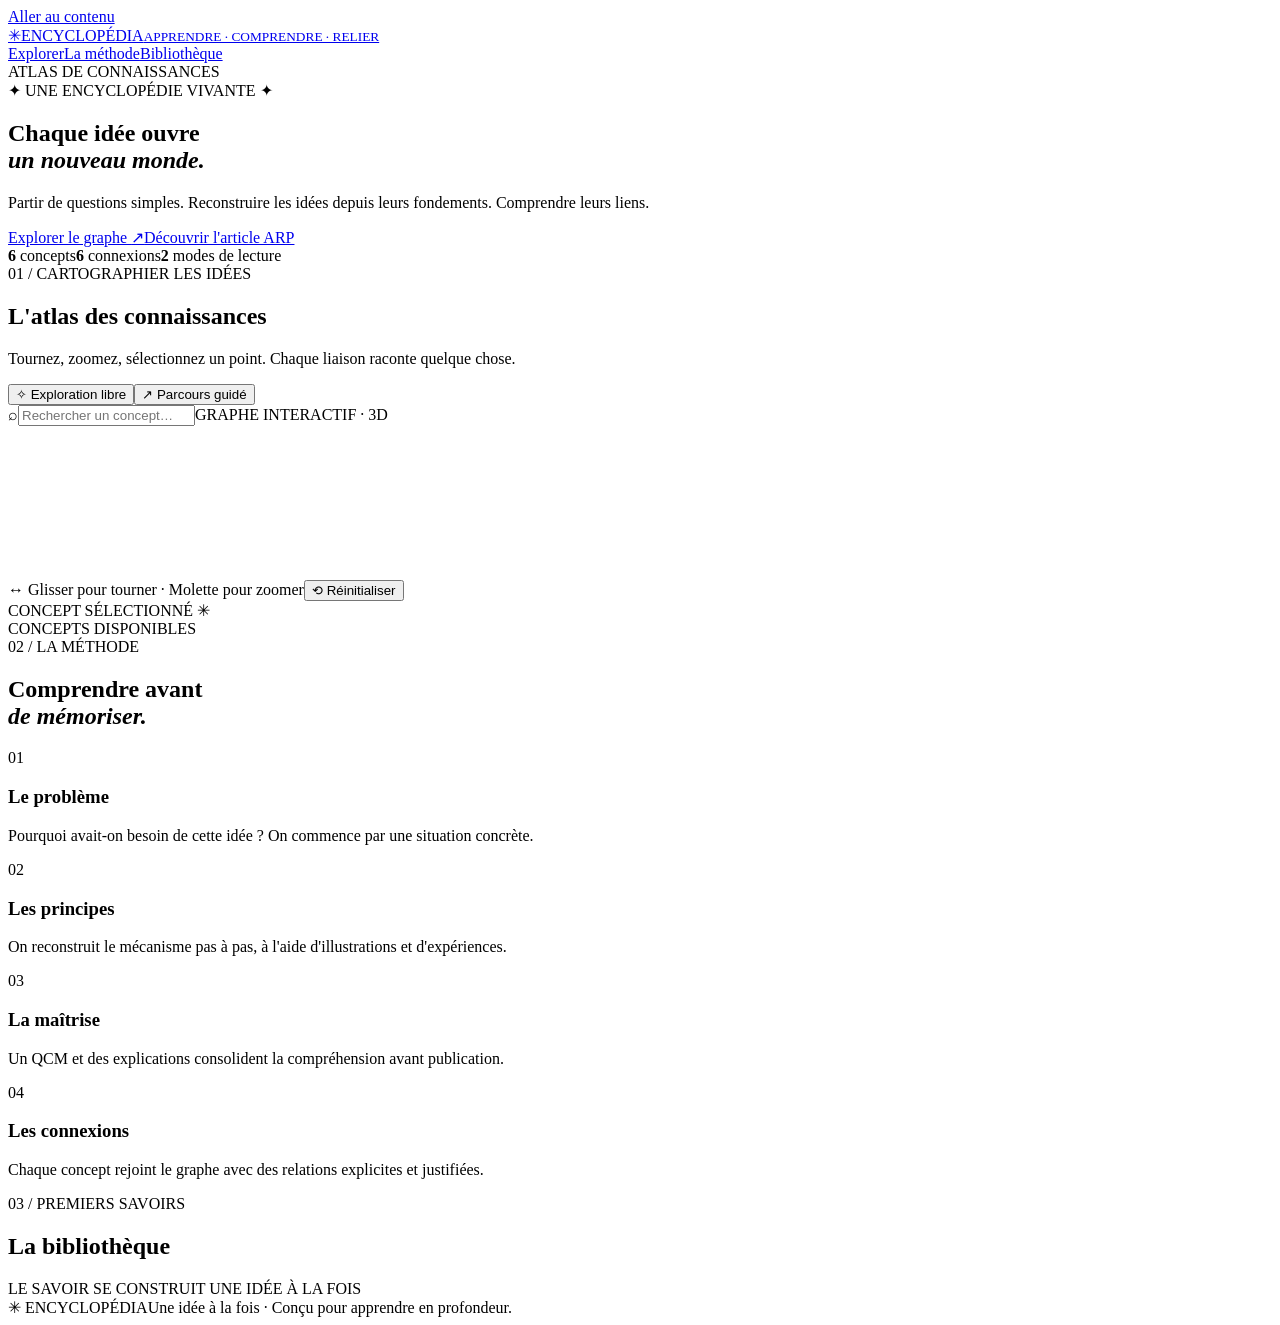
==== index.html @ 6a38bb67 "Build first functional Encyclopédia: index.html" ====
<!doctype html>
<html lang="fr"><head><meta charset="utf-8"><meta name="viewport" content="width=device-width,initial-scale=1"><meta name="theme-color" content="#1C322D"><meta name="description" content="Encyclopédia : une carte interactive de connaissances, à explorer ou à parcourir."><title>Encyclopédia — Apprendre, comprendre, relier</title><link rel="stylesheet" href="moteur/styles.css"></head>
<body><a class="skip" href="#explorer">Aller au contenu</a><header class="site-header"><a class="brand" href="./" aria-label="Encyclopédia, accueil"><span class="brand-mark">✳</span><span>ENCYCLOPÉDIA<small>APPRENDRE · COMPRENDRE · RELIER</small></span></a><nav aria-label="Navigation principale"><a href="#explorer">Explorer</a><a href="#methode">La méthode</a><a href="#bibliotheque">Bibliothèque</a></nav><span class="header-tag">ATLAS DE CONNAISSANCES</span></header>
<main><section class="hero"><div class="eyebrow">✦ UNE ENCYCLOPÉDIE VIVANTE ✦</div><h1>Chaque idée ouvre<br><em>un nouveau monde.</em></h1><p>Partir de questions simples. Reconstruire les idées depuis leurs fondements. Comprendre leurs liens.</p><div class="hero-actions"><a class="button gold" href="#explorer">Explorer le graphe <span aria-hidden="true">↗</span></a><a class="button outline" href="informatique/reseaux/arp/">Découvrir l'article ARP</a></div><div class="hero-metrics"><span><strong id="count-concepts">6</strong> concepts</span><span><strong id="count-links">6</strong> connexions</span><span><strong>2</strong> modes de lecture</span></div></section>
<section class="atlas-section" id="explorer" aria-labelledby="atlas-title"><div class="section-head"><div><div class="eyebrow">01 / CARTOGRAPHIER LES IDÉES</div><h2 id="atlas-title">L'atlas des connaissances</h2><p>Tournez, zoomez, sélectionnez un point. Chaque liaison raconte quelque chose.</p></div><div class="mode-switch" role="group" aria-label="Mode du graphe"><button id="mode-free" class="active" aria-pressed="true">✧ Exploration libre</button><button id="mode-guided" aria-pressed="false">↗ Parcours guidé</button></div></div><div class="atlas-layout"><div class="graph-shell"><div class="graph-topline"><label class="search-label"><span aria-hidden="true">⌕</span><input id="search" type="search" placeholder="Rechercher un concept…" aria-label="Rechercher un concept"></label><span class="live-dot">GRAPHE INTERACTIF · 3D</span></div><canvas id="graph" role="img" aria-label="Graphe tridimensionnel de concepts. Utilisez la liste à droite pour sélectionner les concepts."></canvas><div class="graph-footer"><span>↔ Glisser pour tourner · Molette pour zoomer</span><button id="reset-camera" class="text-button">⟲ Réinitialiser</button></div><div id="graph-status" class="sr-only" aria-live="polite"></div></div><aside class="inspector"><div class="inspector-kicker">CONCEPT SÉLECTIONNÉ <span class="asterisk">✳</span></div><div id="concept-card" aria-live="polite"></div><div class="related-heading">CONCEPTS DISPONIBLES</div><div id="concept-list" class="concept-list"></div></aside></div><div class="guide-note" id="guide-note" hidden><strong>Parcours guidé</strong><span id="guide-text">Sélectionnez un concept pour connaître ses prérequis.</span></div></section>
<section id="methode" class="method-section"><div class="eyebrow">02 / LA MÉTHODE</div><h2>Comprendre avant<br><em>de mémoriser.</em></h2><div class="steps"><article><span>01</span><h3>Le problème</h3><p>Pourquoi avait-on besoin de cette idée ? On commence par une situation concrète.</p></article><article><span>02</span><h3>Les principes</h3><p>On reconstruit le mécanisme pas à pas, à l'aide d'illustrations et d'expériences.</p></article><article><span>03</span><h3>La maîtrise</h3><p>Un QCM et des explications consolident la compréhension avant publication.</p></article><article><span>04</span><h3>Les connexions</h3><p>Chaque concept rejoint le graphe avec des relations explicites et justifiées.</p></article></div></section>
<section id="bibliotheque" class="library-section"><div class="eyebrow">03 / PREMIERS SAVOIRS</div><div class="section-head"><h2>La bibliothèque</h2><span class="library-note">LE SAVOIR SE CONSTRUIT UNE IDÉE À LA FOIS</span></div><div id="library-grid" class="library-grid"></div></section></main><footer><span>✳ ENCYCLOPÉDIA</span><span>Une idée à la fois · Conçu pour apprendre en profondeur.</span></footer><script type="module" src="moteur/app.js"></script></body></html>
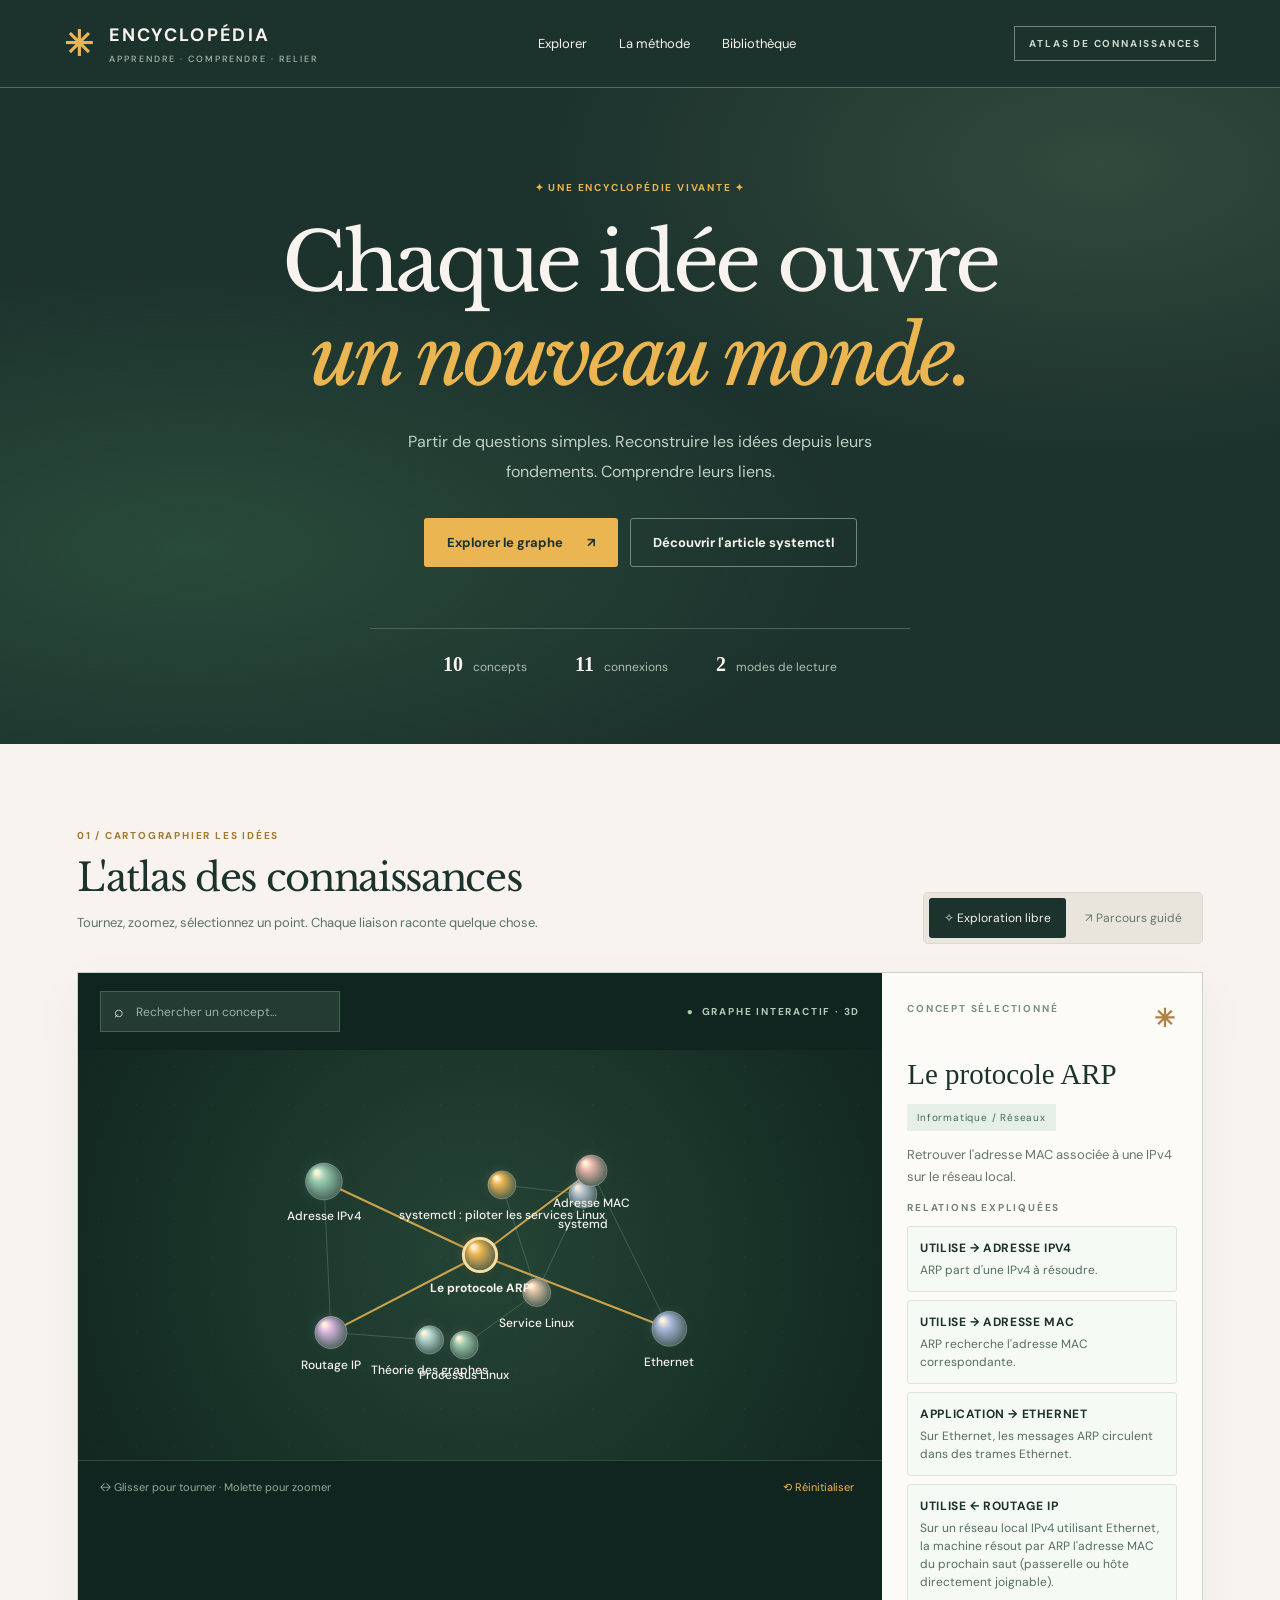
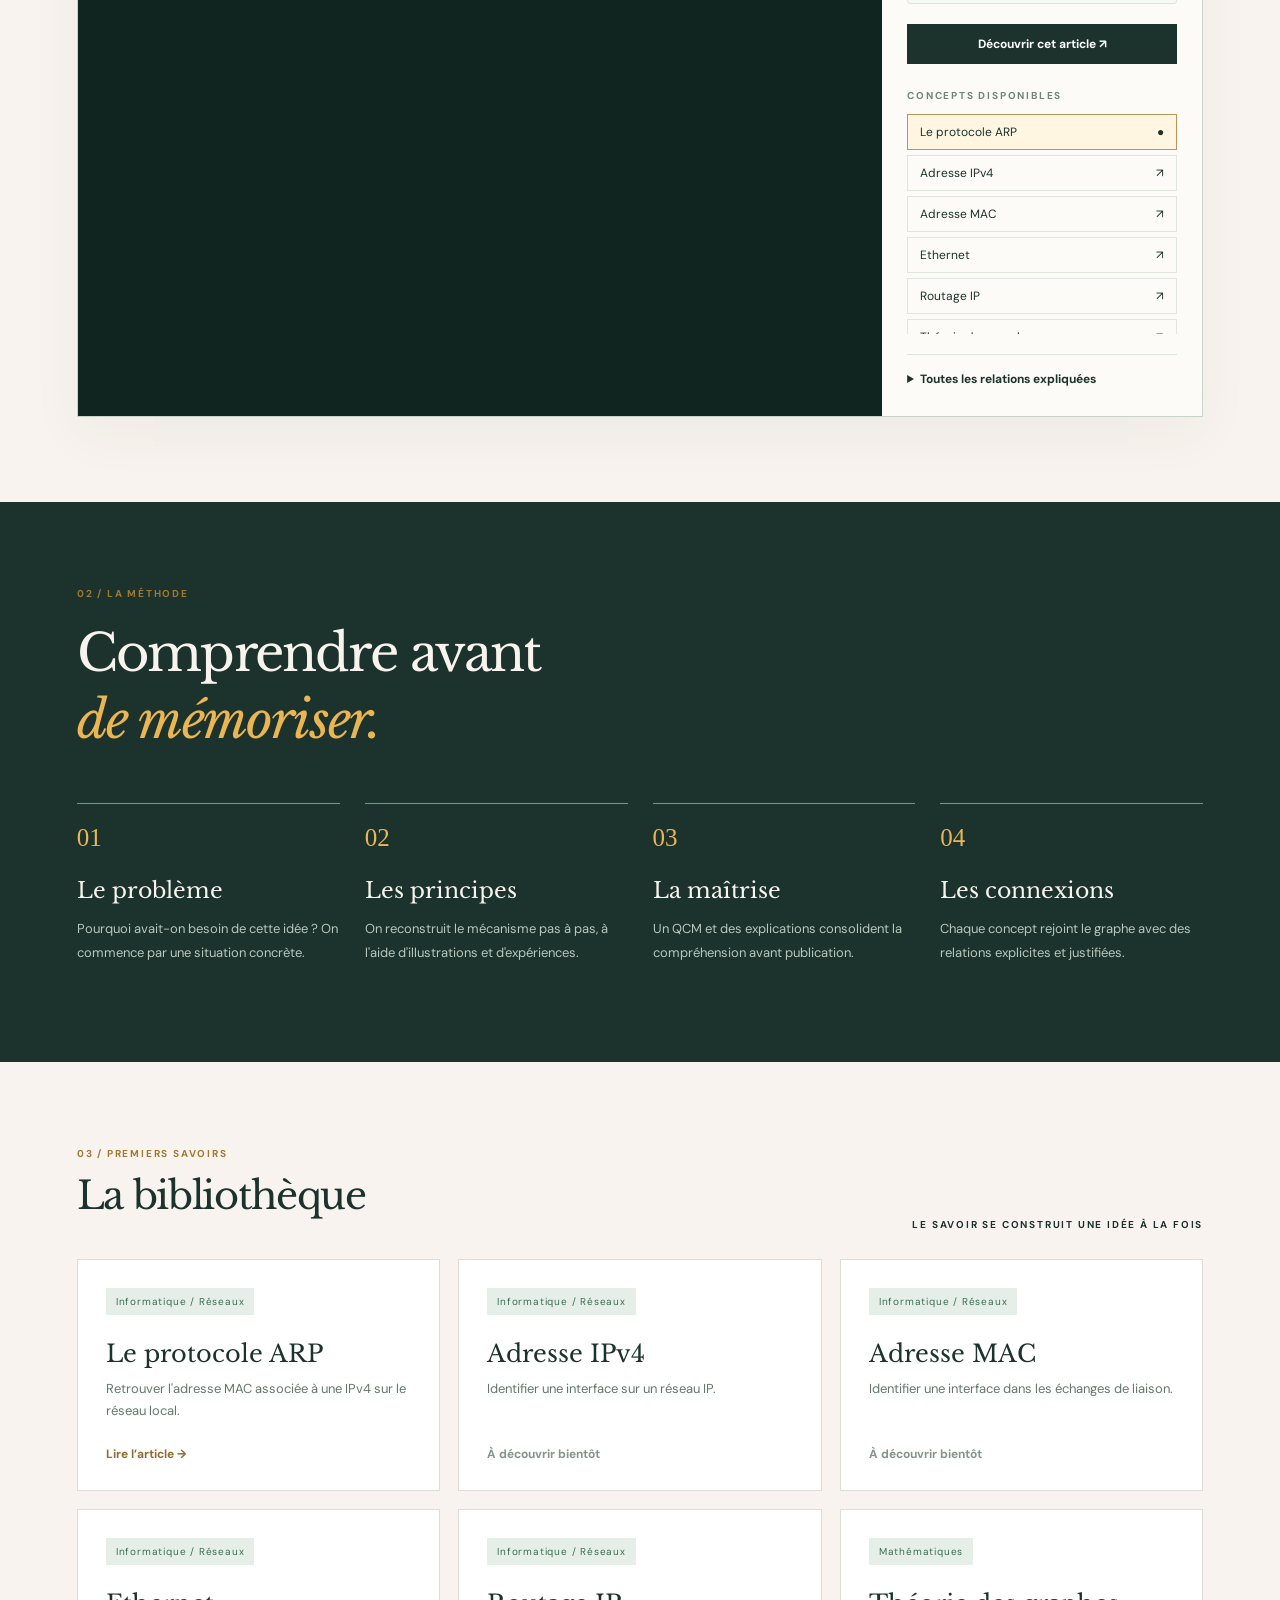
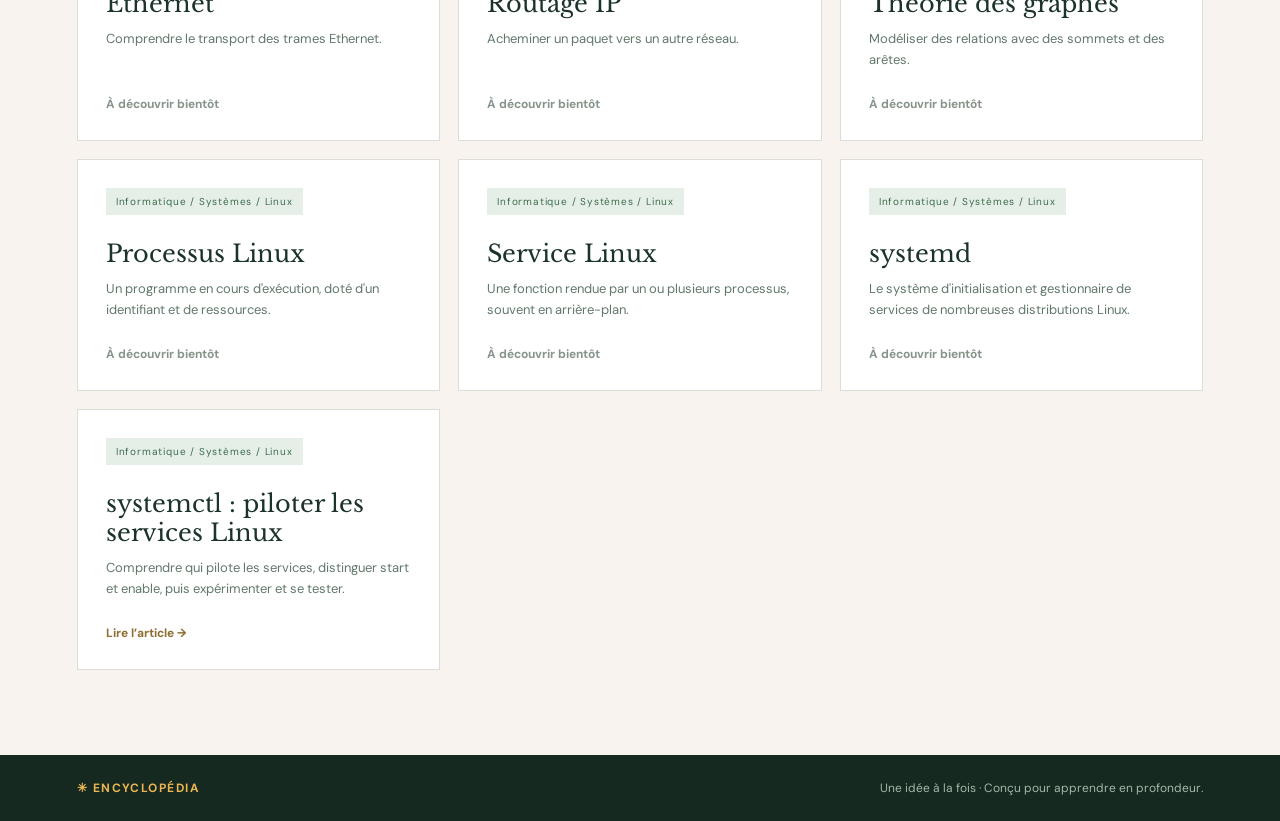
==== commit e04559ff: "feat(v0.3): index.html" ====
--- a/index.html
+++ b/index.html
@@ -1,7 +1,7 @@
 <!doctype html>
 <html lang="fr"><head><meta charset="utf-8"><meta name="viewport" content="width=device-width,initial-scale=1"><meta name="theme-color" content="#1C322D"><meta name="description" content="Encyclopédia : une carte interactive de connaissances, à explorer ou à parcourir."><title>Encyclopédia — Apprendre, comprendre, relier</title><link rel="stylesheet" href="moteur/styles.css"></head>
 <body><a class="skip" href="#explorer">Aller au contenu</a><header class="site-header"><a class="brand" href="./" aria-label="Encyclopédia, accueil"><span class="brand-mark">✳</span><span>ENCYCLOPÉDIA<small>APPRENDRE · COMPRENDRE · RELIER</small></span></a><nav aria-label="Navigation principale"><a href="#explorer">Explorer</a><a href="#methode">La méthode</a><a href="#bibliotheque">Bibliothèque</a></nav><span class="header-tag">ATLAS DE CONNAISSANCES</span></header>
-<main><section class="hero"><div class="eyebrow">✦ UNE ENCYCLOPÉDIE VIVANTE ✦</div><h1>Chaque idée ouvre<br><em>un nouveau monde.</em></h1><p>Partir de questions simples. Reconstruire les idées depuis leurs fondements. Comprendre leurs liens.</p><div class="hero-actions"><a class="button gold" href="#explorer">Explorer le graphe <span aria-hidden="true">↗</span></a><a class="button outline" href="informatique/reseaux/arp/">Découvrir l'article ARP</a></div><div class="hero-metrics"><span><strong id="count-concepts">6</strong> concepts</span><span><strong id="count-links">6</strong> connexions</span><span><strong>2</strong> modes de lecture</span></div></section>
-<section class="atlas-section" id="explorer" aria-labelledby="atlas-title"><div class="section-head"><div><div class="eyebrow">01 / CARTOGRAPHIER LES IDÉES</div><h2 id="atlas-title">L'atlas des connaissances</h2><p>Tournez, zoomez, sélectionnez un point. Chaque liaison raconte quelque chose.</p></div><div class="mode-switch" role="group" aria-label="Mode du graphe"><button id="mode-free" class="active" aria-pressed="true">✧ Exploration libre</button><button id="mode-guided" aria-pressed="false">↗ Parcours guidé</button></div></div><div class="atlas-layout"><div class="graph-shell"><div class="graph-topline"><label class="search-label"><span aria-hidden="true">⌕</span><input id="search" type="search" placeholder="Rechercher un concept…" aria-label="Rechercher un concept"></label><span class="live-dot">GRAPHE INTERACTIF · 3D</span></div><canvas id="graph" role="img" aria-label="Graphe tridimensionnel de concepts. Utilisez la liste à droite pour sélectionner les concepts."></canvas><div class="graph-footer"><span>↔ Glisser pour tourner · Molette pour zoomer</span><button id="reset-camera" class="text-button">⟲ Réinitialiser</button></div><div id="graph-status" class="sr-only" aria-live="polite"></div></div><aside class="inspector"><div class="inspector-kicker">CONCEPT SÉLECTIONNÉ <span class="asterisk">✳</span></div><div id="concept-card" aria-live="polite"></div><div class="related-heading">CONCEPTS DISPONIBLES</div><div id="concept-list" class="concept-list"></div></aside></div><div class="guide-note" id="guide-note" hidden><strong>Parcours guidé</strong><span id="guide-text">Sélectionnez un concept pour connaître ses prérequis.</span></div></section>
+<main><section class="hero"><div class="eyebrow">✦ UNE ENCYCLOPÉDIE VIVANTE ✦</div><h1>Chaque idée ouvre<br><em>un nouveau monde.</em></h1><p>Partir de questions simples. Reconstruire les idées depuis leurs fondements. Comprendre leurs liens.</p><div class="hero-actions"><a class="button gold" href="#explorer">Explorer le graphe <span aria-hidden="true">↗</span></a><a class="button outline" href="informatique/systemes/linux/systemctl/">Découvrir l'article systemctl</a></div><div class="hero-metrics"><span><strong id="count-concepts">—</strong> concepts</span><span><strong id="count-links">—</strong> connexions</span><span><strong>2</strong> modes de lecture</span></div></section>
+<section class="atlas-section" id="explorer" aria-labelledby="atlas-title"><div class="section-head"><div><div class="eyebrow">01 / CARTOGRAPHIER LES IDÉES</div><h2 id="atlas-title">L'atlas des connaissances</h2><p>Tournez, zoomez, sélectionnez un point. Chaque liaison raconte quelque chose.</p></div><div class="mode-switch" role="group" aria-label="Mode du graphe"><button id="mode-free" class="active" aria-pressed="true">✧ Exploration libre</button><button id="mode-guided" aria-pressed="false">↗ Parcours guidé</button></div></div><div class="atlas-layout"><div class="graph-shell"><div class="graph-topline"><label class="search-label"><span aria-hidden="true">⌕</span><input id="search" type="search" placeholder="Rechercher un concept…" aria-label="Rechercher un concept"></label><span class="live-dot">GRAPHE INTERACTIF · 3D</span></div><canvas id="graph" role="img" aria-label="Graphe tridimensionnel de concepts. Utilisez la liste à droite pour sélectionner les concepts."></canvas><div class="graph-footer"><span>↔ Glisser pour tourner · Molette pour zoomer</span><button id="reset-camera" class="text-button">⟲ Réinitialiser</button></div><div id="graph-status" class="sr-only" aria-live="polite"></div></div><aside class="inspector"><div class="inspector-kicker">CONCEPT SÉLECTIONNÉ <span class="asterisk">✳</span></div><div id="concept-card" aria-live="polite"></div><div class="related-heading">CONCEPTS DISPONIBLES</div><div id="concept-list" class="concept-list"></div><details class="relation-directory"><summary>Toutes les relations expliquées</summary><ul id="all-relations"></ul></details></aside></div><div class="guide-note" id="guide-note" hidden><strong>Parcours guidé</strong><span id="guide-text">Sélectionnez un concept pour connaître ses prérequis.</span></div></section>
 <section id="methode" class="method-section"><div class="eyebrow">02 / LA MÉTHODE</div><h2>Comprendre avant<br><em>de mémoriser.</em></h2><div class="steps"><article><span>01</span><h3>Le problème</h3><p>Pourquoi avait-on besoin de cette idée ? On commence par une situation concrète.</p></article><article><span>02</span><h3>Les principes</h3><p>On reconstruit le mécanisme pas à pas, à l'aide d'illustrations et d'expériences.</p></article><article><span>03</span><h3>La maîtrise</h3><p>Un QCM et des explications consolident la compréhension avant publication.</p></article><article><span>04</span><h3>Les connexions</h3><p>Chaque concept rejoint le graphe avec des relations explicites et justifiées.</p></article></div></section>
 <section id="bibliotheque" class="library-section"><div class="eyebrow">03 / PREMIERS SAVOIRS</div><div class="section-head"><h2>La bibliothèque</h2><span class="library-note">LE SAVOIR SE CONSTRUIT UNE IDÉE À LA FOIS</span></div><div id="library-grid" class="library-grid"></div></section></main><footer><span>✳ ENCYCLOPÉDIA</span><span>Une idée à la fois · Conçu pour apprendre en profondeur.</span></footer><script type="module" src="moteur/app.js"></script></body></html>
--- a/moteur/styles.css
+++ b/moteur/styles.css
@@ -0,0 +1,29 @@
+@import url('https://fonts.googleapis.com/css2?family=DM+Sans:wght@400;500;600;700&family=Libre+Baskerville:ital,wght@0,400;0,700;1,400&display=swap');:root{--green:#1c322d;--deep:#10251f;--cream:#f8f3ee;--gold:#ebb552;--rose:#f1cdbe;--muted:#a8bbae;--line:#405a50}*{box-sizing:border-box}html{scroll-behavior:smooth}body{margin:0;background:var(--cream);color:var(--green);font-family:'DM Sans',Arial,sans-serif}button,input{font:inherit}button{cursor:pointer}a{color:inherit;text-decoration:none}.skip{position:absolute;left:-9999px}.skip:focus{left:1rem;top:1rem;z-index:30;background:white;padding:1rem}.site-header{height:88px;background:var(--green);color:var(--cream);border-bottom:1px solid #526b5d;display:flex;align-items:center;justify-content:space-between;padding:0 clamp(20px,5vw,90px)}.brand{display:flex;align-items:center;gap:14px;font-size:18px;letter-spacing:.13em;font-weight:700}.brand-mark{font-size:35px;color:var(--gold)}.brand small{display:block;font-size:9px;letter-spacing:.21em;font-weight:500;margin-top:6px;color:#a8bbae}.site-header nav{display:flex;gap:32px;font-size:13px}.site-header nav a:hover{text-decoration:underline}.header-tag,.eyebrow,.inspector-kicker,.related-heading,.live-dot,.library-note{font-size:10px;font-weight:700;letter-spacing:.18em}.header-tag{border:1px solid #72867a;padding:10px 14px;color:#cddbd0}.hero{text-align:center;background:var(--green);color:var(--cream);padding:93px 20px 68px;background-image:radial-gradient(ellipse at 15% 70%,#294b3a 0,transparent 43%),radial-gradient(ellipse at 86% 12%,#314a3d 0,transparent 36%)}.eyebrow{color:#a07930}.hero .eyebrow{color:var(--gold)}h1,h2,h3{font-family:'Libre Baskerville',Georgia,serif}h1{font-size:clamp(45px,6.3vw,89px);line-height:1.16;font-weight:400;letter-spacing:-.045em;margin:23px 0}h1 em,.method-section h2 em{color:var(--gold);font-weight:400}.hero p{max-width:550px;font-size:16px;line-height:1.85;color:#c1d0c4;margin:0 auto}.hero-actions{display:flex;justify-content:center;gap:12px;margin:32px 0 61px}.button{display:inline-flex;align-items:center;justify-content:center;gap:24px;padding:15px 22px;font-size:13px;font-weight:700;border-radius:3px;border:1px solid transparent}.button.gold{background:var(--gold);color:var(--green)}.button.outline{border-color:#748579;color:var(--cream)}.button:hover{filter:brightness(1.08)}.hero-metrics{display:flex;justify-content:center;gap:48px;border-top:1px solid #4a6659;max-width:540px;margin:auto;padding-top:24px;color:#adbfb1;font-size:12px}.hero-metrics strong{font-family:Georgia,serif;color:var(--cream);font-size:20px;margin-right:7px}.atlas-section,.method-section,.library-section{padding:85px clamp(20px,6vw,100px);max-width:1600px;margin:auto}.section-head{display:flex;align-items:end;justify-content:space-between;gap:24px;margin-bottom:28px}.section-head h2,.method-section h2,.library-section h2{font-size:clamp(27px,3vw,42px);font-weight:400;letter-spacing:-.035em;margin:12px 0}.section-head p{color:#5a7265;font-size:13px}.mode-switch{display:flex;gap:4px;padding:5px;background:#e9e5dc;border:1px solid #ddd8cf;border-radius:5px}.mode-switch button{border:0;background:transparent;padding:12px 15px;color:#65776b;font-size:12px}.mode-switch button.active{color:var(--cream);background:var(--green);border-radius:3px}.atlas-layout{display:grid;grid-template-columns:minmax(0,1fr) 320px;min-height:510px;border:1px solid #cad3c9;box-shadow:0 18px 50px #203b2d0c}.graph-shell{background:var(--deep);color:var(--cream);min-width:0;display:flex;flex-direction:column}.graph-topline,.graph-footer{display:flex;align-items:center;justify-content:space-between;gap:10px;padding:18px 22px}.search-label{display:flex;align-items:center;gap:10px;background:#233b32;border:1px solid #456455;padding:9px 13px;min-width:240px}.search-label input{outline:0;border:0;background:transparent;color:var(--cream);width:100%;font-size:12px}.search-label input::placeholder{color:#9cb4a6}.live-dot{color:#b5c9bc;white-space:nowrap}.live-dot:before{content:'●';color:#a3d1a9;margin-right:7px}.graph-shell canvas{display:block;width:100%;height:410px;touch-action:none;cursor:grab}.graph-shell canvas:active{cursor:grabbing}.graph-footer{border-top:1px solid #314d3f;color:#91aa98;font-size:11px}.text-button{background:transparent;color:var(--gold);border:0;font-size:11px}.inspector{background:#fdfbf7;padding:29px 25px;display:flex;flex-direction:column}.inspector-kicker{color:#789082;display:flex;justify-content:space-between}.asterisk{font-size:25px;color:#af8240}.concept-title{font-family:Georgia,serif;font-size:29px;font-weight:400;line-height:1.2;margin:22px 0 12px}.pill{font-size:10px;background:#e5efe7;color:#3e6c50;padding:7px 10px;display:inline-block;letter-spacing:.08em}.concept-summary{font-size:13px;line-height:1.7;color:#65766a}.concept-relations{font-size:12px;color:#566b5f;line-height:1.7;border-top:1px solid #e3e6dc;padding-top:16px}.concept-link{display:block;text-align:center;margin:15px 0 25px;background:var(--green);color:white;padding:12px;font-size:12px;font-weight:700}.concept-link.disabled{background:#eceee8;color:#89978c;cursor:default}.related-heading{margin-top:auto;color:#718477;margin-bottom:12px}.concept-list{display:grid;gap:5px;max-height:220px;overflow:auto}.concept-list button{display:flex;align-items:center;justify-content:space-between;background:transparent;border:1px solid #e1e6dc;text-align:left;padding:9px 12px;color:var(--green);font-size:12px}.concept-list button.selected{border-color:#b99656;background:#fff6e2}.concept-list button:focus-visible,.mode-switch button:focus-visible,.graph-footer button:focus-visible{outline:3px solid var(--gold)}.guide-note{padding:19px 24px;margin-top:12px;background:#e7eee6;border-left:4px solid #c4994a;display:flex;gap:20px;font-size:13px;line-height:1.6}.guide-note[hidden]{display:none}.guide-note strong{white-space:nowrap}.method-section{background:var(--green);color:var(--cream);max-width:none}.method-section>.eyebrow,.method-section>h2,.method-section>.steps{max-width:1400px;margin-left:auto;margin-right:auto}.method-section h2{font-size:clamp(35px,4vw,58px);line-height:1.3;margin-top:20px;margin-bottom:50px}.steps{display:grid;grid-template-columns:repeat(4,1fr);gap:25px}.steps article{border-top:1px solid #819584;padding-top:20px}.steps span{color:var(--gold);font:25px Georgia,serif}.steps h3{font-size:22px;font-weight:400;margin:25px 0 12px}.steps p{color:#b8c8bc;font-size:13px;line-height:1.8}.library-grid{display:grid;grid-template-columns:repeat(3,1fr);gap:18px}.library-card{background:white;border:1px solid #dcded5;padding:28px;min-height:230px;display:flex;flex-direction:column}.library-card .pill{align-self:start}.library-card h3{font-size:24px;font-weight:400;margin:24px 0 10px}.library-card p{font-size:13px;color:#62786b;line-height:1.65;margin:0}.library-card a,.library-card .soon{margin-top:auto;padding-top:25px;font-size:12px;font-weight:700;color:#8e6d31}.library-card .soon{color:#87948a}footer{background:#152920;color:#a5b7a8;padding:25px clamp(20px,6vw,100px);display:flex;justify-content:space-between;font-size:12px}footer span:first-child{color:var(--gold);font-weight:700;letter-spacing:.12em}.sr-only{position:absolute;width:1px;height:1px;padding:0;overflow:hidden;clip:rect(0,0,0,0);white-space:nowrap;border:0}
+.article-body{background:var(--cream)}.article-nav{background:var(--green);color:white;padding:20px clamp(20px,8vw,120px);display:flex;align-items:center;justify-content:space-between}.article-nav a{font-size:13px}.article-main{max-width:950px;margin:auto;padding:65px 24px 110px}.article-main .eyebrow{color:#a17b3f}.article-main h1{color:var(--green);font-size:clamp(40px,5vw,66px);margin:20px 0}.article-intro{font-size:20px;color:#576f61;line-height:1.8}.lesson-card{border:1px solid #d8dfd4;background:white;padding:clamp(22px,4vw,44px);margin:40px 0}.lesson-card h2{font-size:30px;font-weight:400}.lesson-card p,.lesson-card li{line-height:1.8;color:#4b6455}.lesson-card code{background:#eaf0e8;padding:3px 6px}.sim-stage{padding:22px 8px;background:#eef3ec;border:1px solid #d6e3d5;margin:20px 0}.sim-stage svg{width:100%;height:auto}.sim-controls{display:flex;align-items:center;gap:15px;flex-wrap:wrap}.sim-controls button,.quiz button{border:0;padding:11px 18px;background:var(--green);color:white}.sim-status{font-size:13px;color:#536a5d}.quiz fieldset{border:0;padding:0}.quiz legend{font-weight:700;line-height:1.6;margin-bottom:15px}.quiz label{display:block;border:1px solid #d8e1d6;padding:13px;margin:8px 0;cursor:pointer}.quiz label:has(input:checked){background:#fff3dc;border-color:#d3ae64}.quiz-result{margin-top:15px;padding:15px;background:#e6efe5;border-left:4px solid #6b9875;line-height:1.7}.quiz-result[hidden]{display:none}.note{background:#e9efdf;border-left:4px solid #bf9148;padding:18px 23px;line-height:1.8}
+@media(max-width:980px){.header-tag{display:none}.atlas-layout{grid-template-columns:1fr}.inspector{min-height:340px}.steps{grid-template-columns:repeat(2,1fr)}.library-grid{grid-template-columns:repeat(2,1fr)}.section-head{align-items:start;flex-direction:column}.site-header nav{gap:14px}}@media(max-width:600px){.site-header{height:75px}.site-header nav{display:none}.brand{font-size:14px}.hero{padding:75px 20px 45px}.hero-actions,.hero-metrics{gap:10px;flex-wrap:wrap}.hero-metrics{justify-content:space-between}.atlas-section,.method-section,.library-section{padding:55px 18px}.search-label{min-width:0}.live-dot{display:none}.graph-shell canvas{height:340px}.graph-footer{align-items:start;font-size:10px}.steps,.library-grid{grid-template-columns:1fr}.guide-note{flex-direction:column;gap:4px}footer{gap:10px;flex-direction:column}}@media(prefers-reduced-motion:reduce){html{scroll-behavior:auto}*,*:before,*:after{animation:none!important;transition:none!important}}
+
+/* Encyclopédia v0.2 — états partagés des QCM et simulateurs */
+[data-stepper] [data-step-panel][hidden]{display:none}
+.sim-controls button:disabled{opacity:.45;cursor:not-allowed}
+.quiz fieldset{margin:0 0 25px;padding-bottom:18px;border-bottom:1px solid #e2e8df}
+.quiz fieldset:last-of-type{border-bottom:0}
+.quiz fieldset[data-result="correct"]{border-left:4px solid #649a77;padding-left:12px}
+.quiz fieldset[data-result="incorrect"]{border-left:4px solid #c47a61;padding-left:12px}
+.quiz input[type="radio"]{accent-color:#1c322d;margin-right:9px}
+.quiz-result ol{margin:12px 0 0;padding-left:22px}
+.quiz-result li{margin:8px 0;color:#334d3c}
+.quiz-result:focus{outline:2px solid #ebb552;outline-offset:3px}
+.lesson-card a:not(.button){text-decoration:underline;text-underline-offset:3px}
+
+
+/* v0.3 — Les relations sont des explications accessibles, pas seulement des arêtes. */
+.relation-list{list-style:none;margin:9px 0 20px;padding:0;display:grid;gap:8px}
+.relation-list button,.relation-directory button{width:100%;border:1px solid #dce5db;background:#f6faf4;color:var(--green);padding:12px;text-align:left;border-radius:3px;cursor:pointer}
+.relation-list button:hover,.relation-list button:focus-visible,.relation-list button.active,.relation-directory button:hover,.relation-directory button:focus-visible{background:#fff2db;border-color:#ba9047;outline-offset:2px}
+.relation-list strong,.relation-list span{display:block;font-size:12px;line-height:1.5}
+.relation-list strong{margin-bottom:4px;text-transform:uppercase;letter-spacing:.05em}
+.relation-list span{color:#536e5f}
+.relation-directory{border-top:1px solid #dce5db;margin-top:20px;padding-top:16px;font-size:12px}
+.relation-directory summary{cursor:pointer;font-weight:700;color:var(--green)}
+.relation-directory ul{list-style:none;padding:0;display:grid;gap:6px;max-height:240px;overflow:auto}
+.relation-directory button{font-size:12px;line-height:1.5}
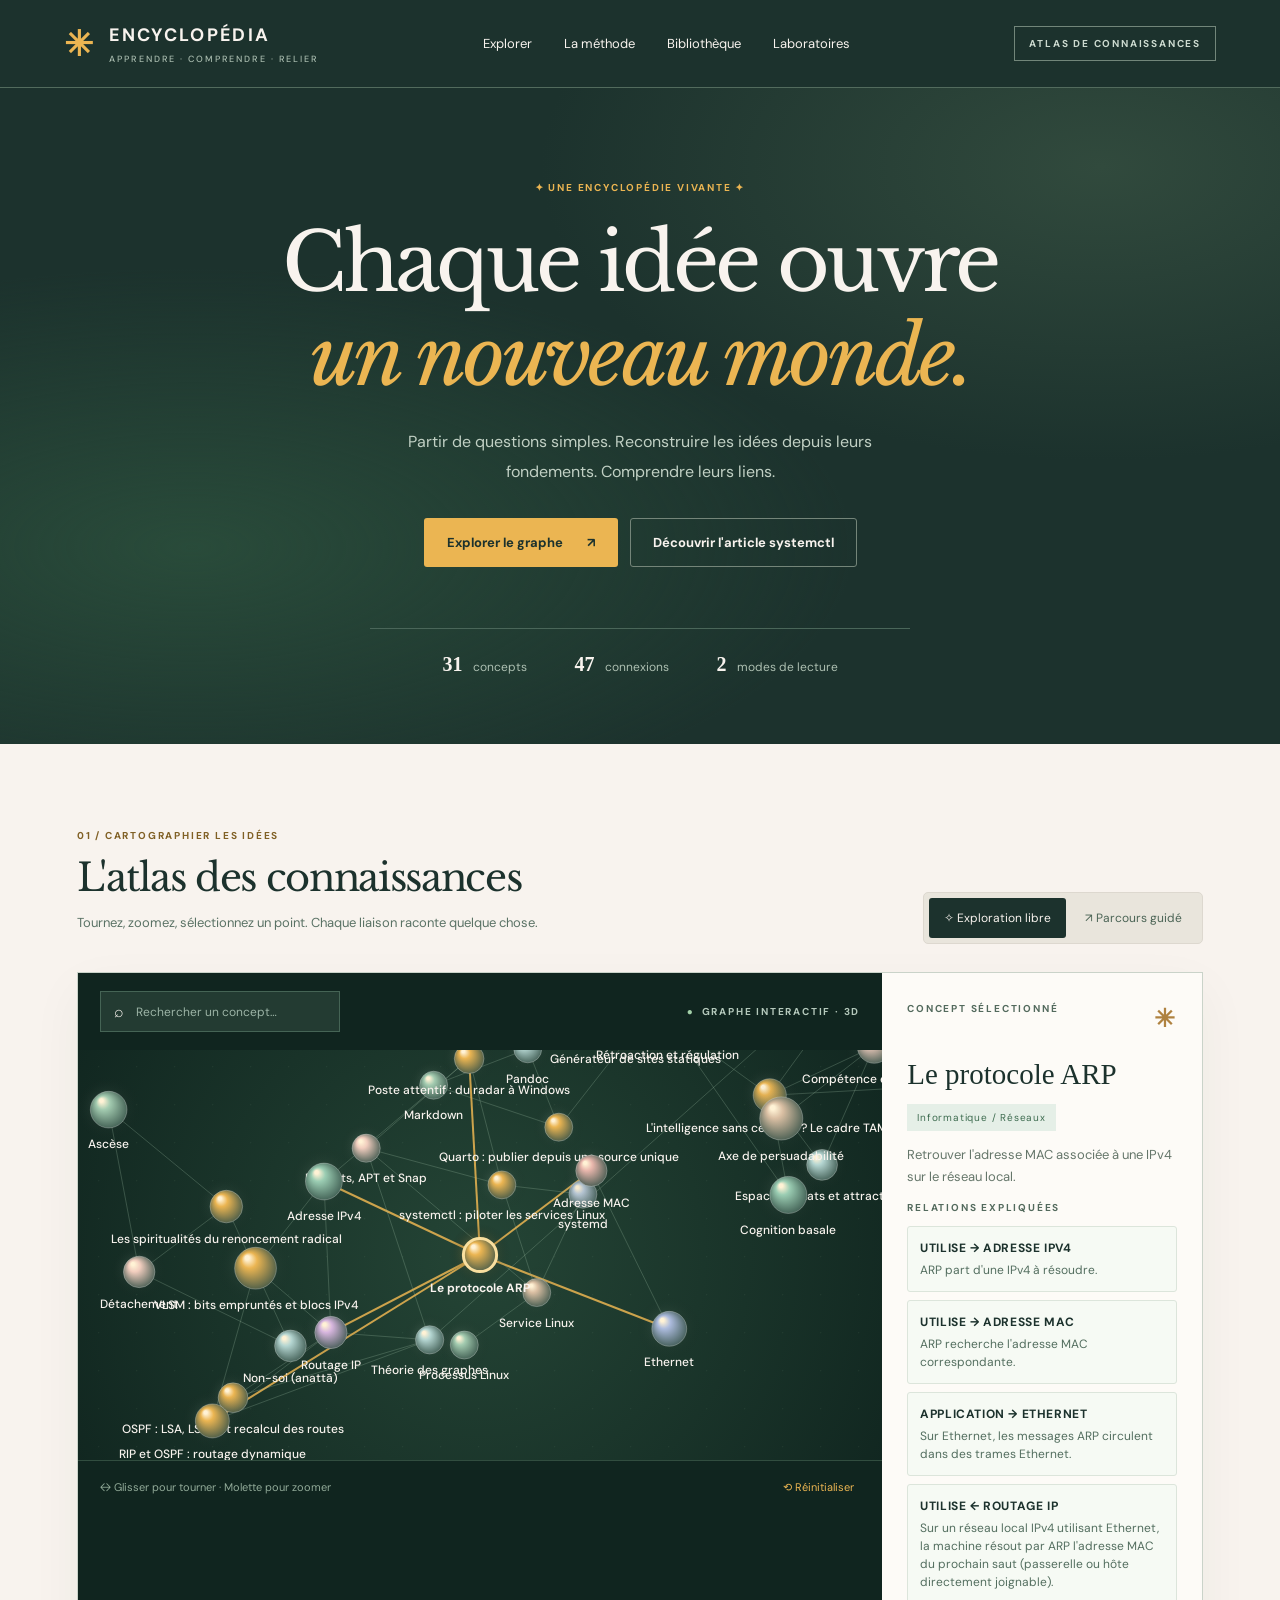
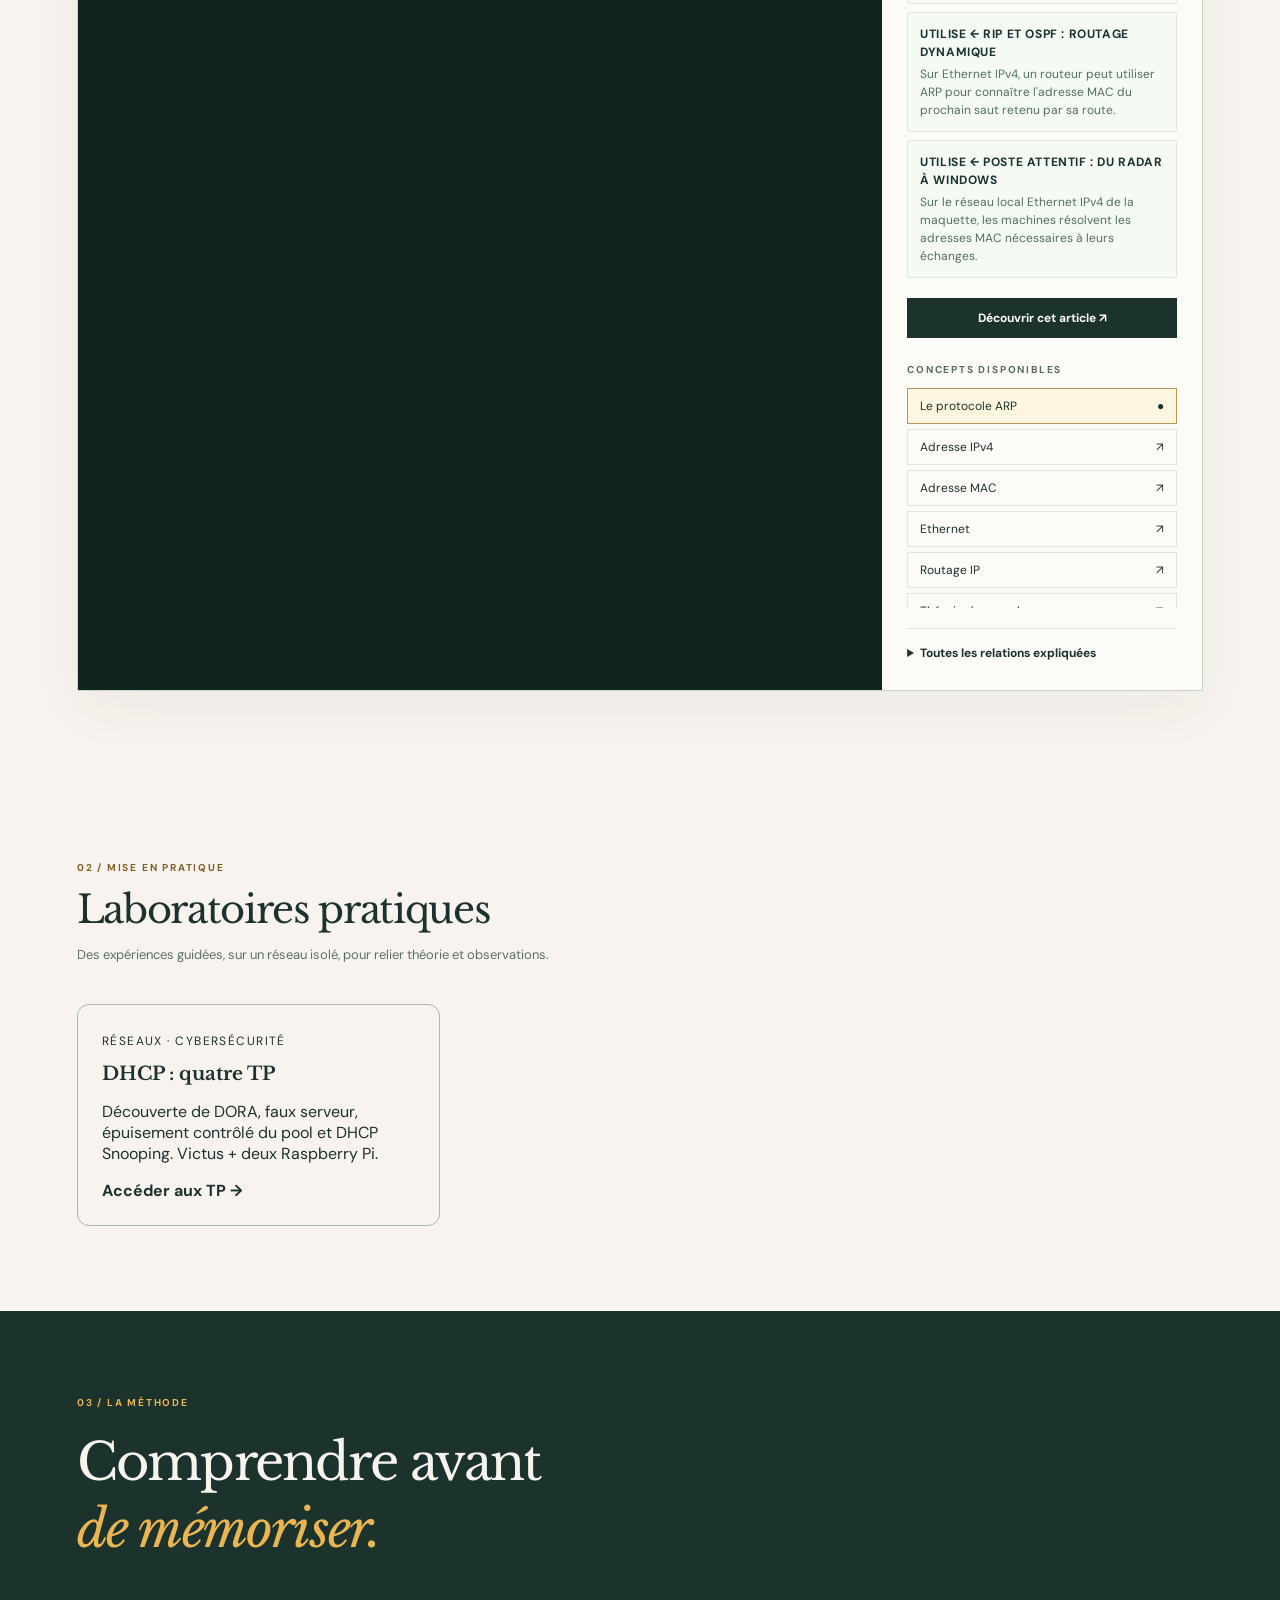
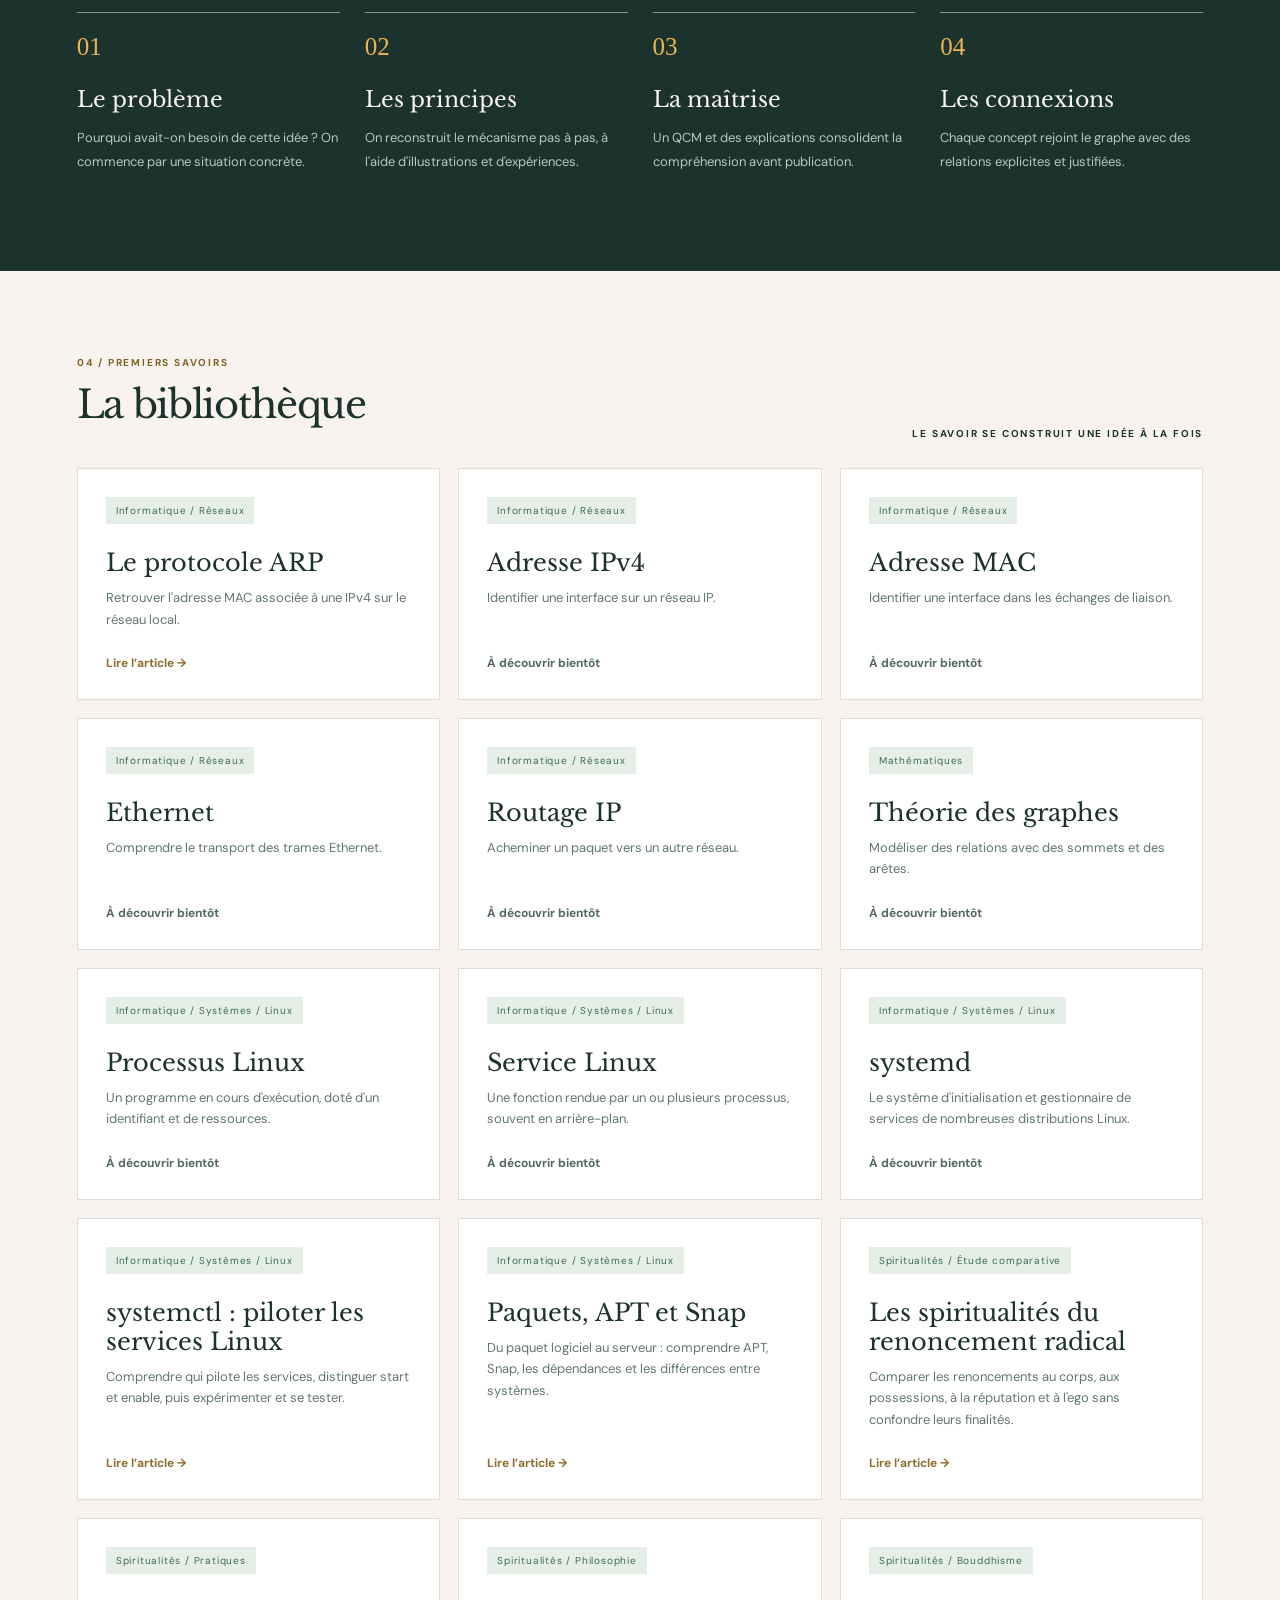
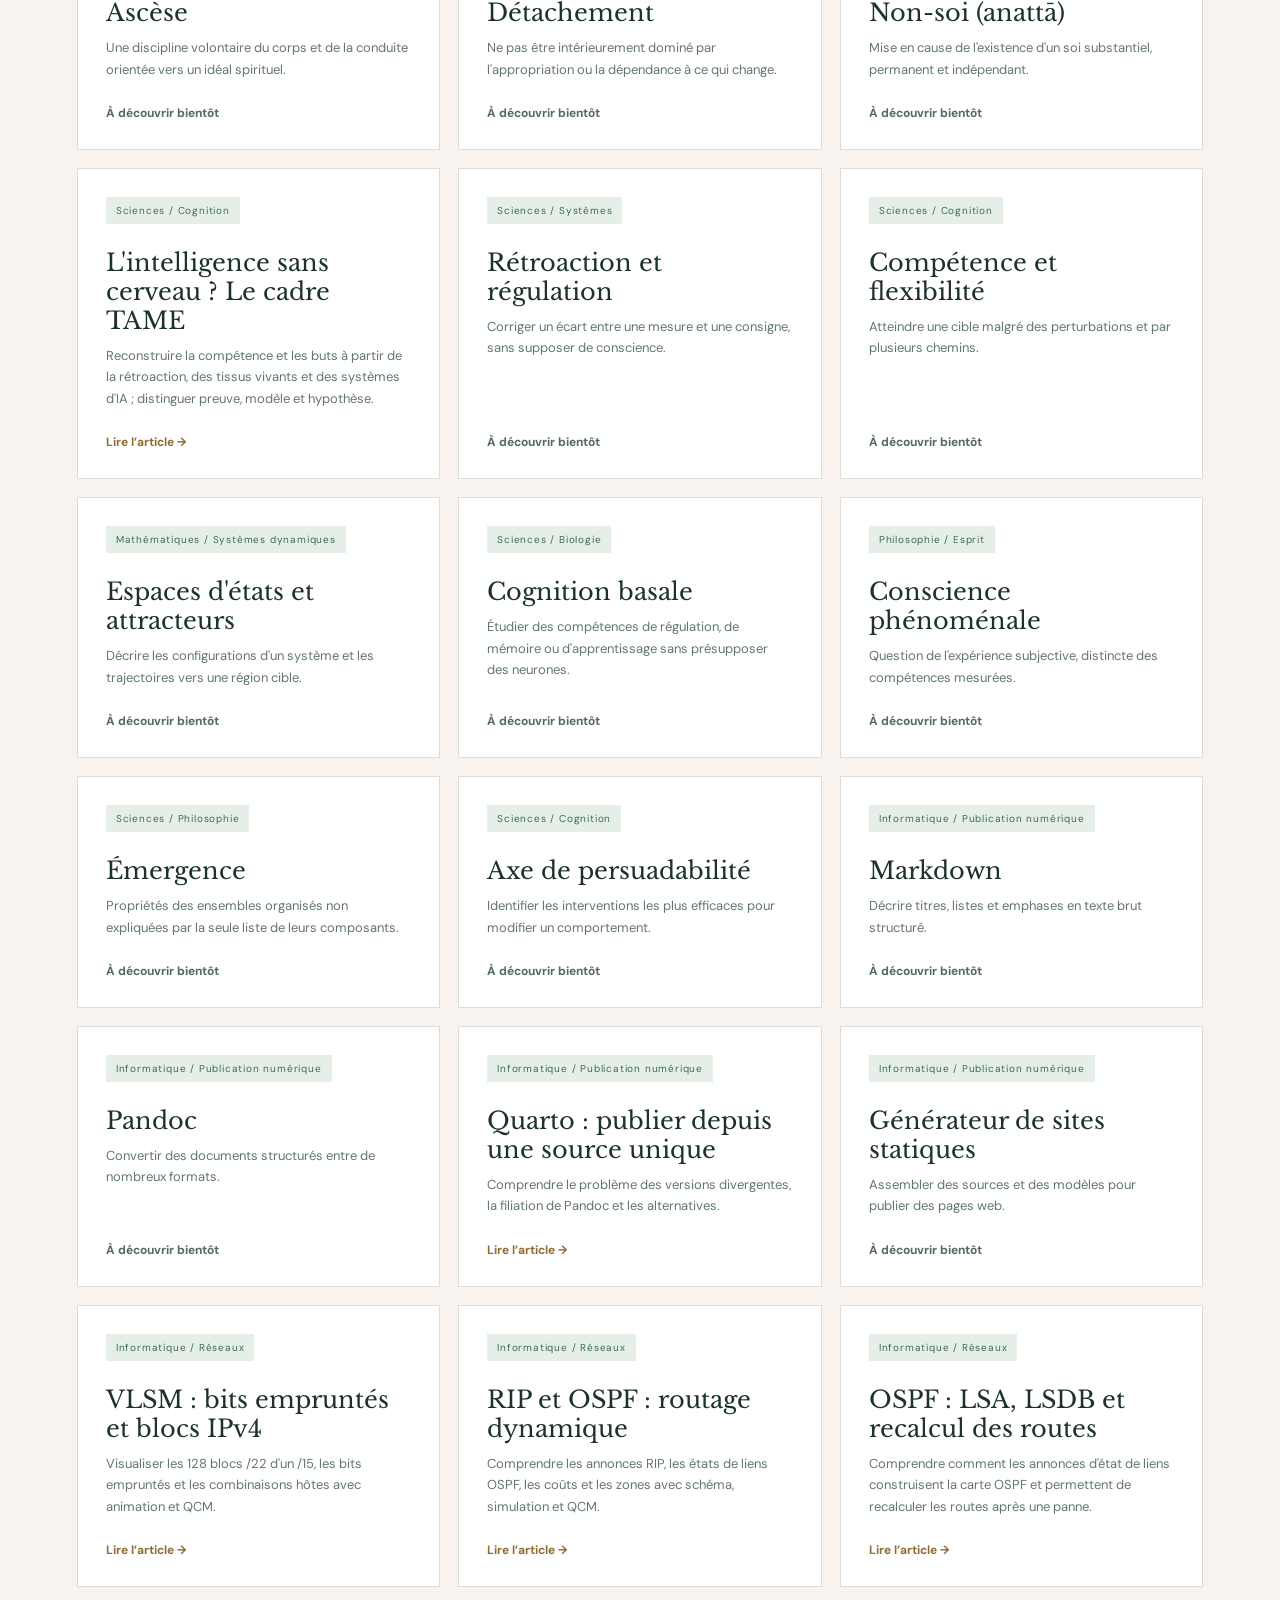
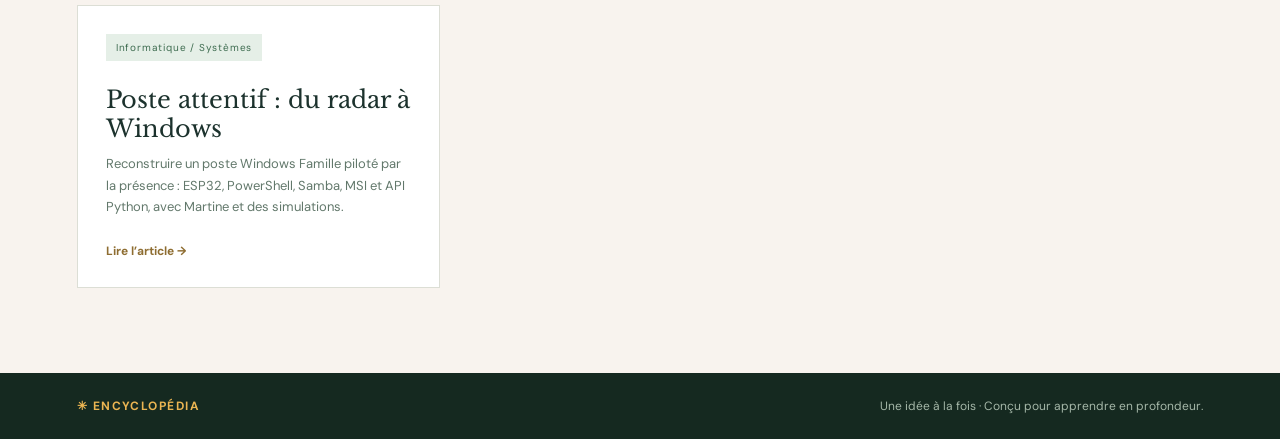
==== commit c91c12a4: "Ajouter une section Laboratoires pratiques à l'accueil" ====
--- a/index.html
+++ b/index.html
@@ -1,7 +1,8 @@
 <!doctype html>
 <html lang="fr"><head><meta charset="utf-8"><meta name="viewport" content="width=device-width,initial-scale=1"><meta name="theme-color" content="#1C322D"><meta name="description" content="Encyclopédia : une carte interactive de connaissances, à explorer ou à parcourir."><title>Encyclopédia — Apprendre, comprendre, relier</title><link rel="stylesheet" href="moteur/styles.css"></head>
-<body><a class="skip" href="#explorer">Aller au contenu</a><header class="site-header"><a class="brand" href="./" aria-label="Encyclopédia, accueil"><span class="brand-mark">✳</span><span>ENCYCLOPÉDIA<small>APPRENDRE · COMPRENDRE · RELIER</small></span></a><nav aria-label="Navigation principale"><a href="#explorer">Explorer</a><a href="#methode">La méthode</a><a href="#bibliotheque">Bibliothèque</a></nav><span class="header-tag">ATLAS DE CONNAISSANCES</span></header>
+<body><a class="skip" href="#explorer">Aller au contenu</a><header class="site-header"><a class="brand" href="./" aria-label="Encyclopédia, accueil"><span class="brand-mark">✳</span><span>ENCYCLOPÉDIA<small>APPRENDRE · COMPRENDRE · RELIER</small></span></a><nav aria-label="Navigation principale"><a href="#explorer">Explorer</a><a href="#methode">La méthode</a><a href="#bibliotheque">Bibliothèque</a><a href="#laboratoires">Laboratoires</a></nav><span class="header-tag">ATLAS DE CONNAISSANCES</span></header>
 <main><section class="hero"><div class="eyebrow">✦ UNE ENCYCLOPÉDIE VIVANTE ✦</div><h1>Chaque idée ouvre<br><em>un nouveau monde.</em></h1><p>Partir de questions simples. Reconstruire les idées depuis leurs fondements. Comprendre leurs liens.</p><div class="hero-actions"><a class="button gold" href="#explorer">Explorer le graphe <span aria-hidden="true">↗</span></a><a class="button outline" href="informatique/systemes/linux/systemctl/">Découvrir l'article systemctl</a></div><div class="hero-metrics"><span><strong id="count-concepts">—</strong> concepts</span><span><strong id="count-links">—</strong> connexions</span><span><strong>2</strong> modes de lecture</span></div></section>
 <section class="atlas-section" id="explorer" aria-labelledby="atlas-title"><div class="section-head"><div><div class="eyebrow">01 / CARTOGRAPHIER LES IDÉES</div><h2 id="atlas-title">L'atlas des connaissances</h2><p>Tournez, zoomez, sélectionnez un point. Chaque liaison raconte quelque chose.</p></div><div class="mode-switch" role="group" aria-label="Mode du graphe"><button id="mode-free" class="active" aria-pressed="true">✧ Exploration libre</button><button id="mode-guided" aria-pressed="false">↗ Parcours guidé</button></div></div><div class="atlas-layout"><div class="graph-shell"><div class="graph-topline"><label class="search-label"><span aria-hidden="true">⌕</span><input id="search" type="search" placeholder="Rechercher un concept…" aria-label="Rechercher un concept"></label><span class="live-dot">GRAPHE INTERACTIF · 3D</span></div><canvas id="graph" role="img" aria-label="Graphe tridimensionnel de concepts. Utilisez la liste à droite pour sélectionner les concepts."></canvas><div class="graph-footer"><span>↔ Glisser pour tourner · Molette pour zoomer</span><button id="reset-camera" class="text-button">⟲ Réinitialiser</button></div><div id="graph-status" class="sr-only" aria-live="polite"></div></div><aside class="inspector"><div class="inspector-kicker">CONCEPT SÉLECTIONNÉ <span class="asterisk">✳</span></div><div id="concept-card" aria-live="polite"></div><div class="related-heading">CONCEPTS DISPONIBLES</div><div id="concept-list" class="concept-list"></div><details class="relation-directory"><summary>Toutes les relations expliquées</summary><ul id="all-relations"></ul></details></aside></div><div class="guide-note" id="guide-note" hidden><strong>Parcours guidé</strong><span id="guide-text">Sélectionnez un concept pour connaître ses prérequis.</span></div></section>
-<section id="methode" class="method-section"><div class="eyebrow">02 / LA MÉTHODE</div><h2>Comprendre avant<br><em>de mémoriser.</em></h2><div class="steps"><article><span>01</span><h3>Le problème</h3><p>Pourquoi avait-on besoin de cette idée ? On commence par une situation concrète.</p></article><article><span>02</span><h3>Les principes</h3><p>On reconstruit le mécanisme pas à pas, à l'aide d'illustrations et d'expériences.</p></article><article><span>03</span><h3>La maîtrise</h3><p>Un QCM et des explications consolident la compréhension avant publication.</p></article><article><span>04</span><h3>Les connexions</h3><p>Chaque concept rejoint le graphe avec des relations explicites et justifiées.</p></article></div></section>
-<section id="bibliotheque" class="library-section"><div class="eyebrow">03 / PREMIERS SAVOIRS</div><div class="section-head"><h2>La bibliothèque</h2><span class="library-note">LE SAVOIR SE CONSTRUIT UNE IDÉE À LA FOIS</span></div><div id="library-grid" class="library-grid"></div></section></main><footer><span>✳ ENCYCLOPÉDIA</span><span>Une idée à la fois · Conçu pour apprendre en profondeur.</span></footer><script type="module" src="moteur/app.js"></script></body></html>+<section class="library-section" id="laboratoires" aria-labelledby="lab-heading"><div class="eyebrow">02 / MISE EN PRATIQUE</div><div class="section-head"><div><h2 id="lab-heading">Laboratoires pratiques</h2><p>Des expériences guidées, sur un réseau isolé, pour relier théorie et observations.</p></div></div><div class="library-grid"><a class="lab-tile" href="laboratoires/dhcp/" style="display:block;padding:24px;background:#f8f3ee;border:1px solid #a7baa9;border-radius:12px;text-decoration:none;color:#1c322d"><span style="font-size:12px;letter-spacing:.12em">RÉSEAUX · CYBERSÉCURITÉ</span><h3 style="margin:12px 0">DHCP : quatre TP</h3><p>Découverte de DORA, faux serveur, épuisement contrôlé du pool et DHCP Snooping. Victus + deux Raspberry Pi.</p><strong>Accéder aux TP →</strong></a></div></section>
+<section id="methode" class="method-section"><div class="eyebrow">03 / LA MÉTHODE</div><h2>Comprendre avant<br><em>de mémoriser.</em></h2><div class="steps"><article><span>01</span><h3>Le problème</h3><p>Pourquoi avait-on besoin de cette idée ? On commence par une situation concrète.</p></article><article><span>02</span><h3>Les principes</h3><p>On reconstruit le mécanisme pas à pas, à l'aide d'illustrations et d'expériences.</p></article><article><span>03</span><h3>La maîtrise</h3><p>Un QCM et des explications consolident la compréhension avant publication.</p></article><article><span>04</span><h3>Les connexions</h3><p>Chaque concept rejoint le graphe avec des relations explicites et justifiées.</p></article></div></section>
+<section id="bibliotheque" class="library-section"><div class="eyebrow">04 / PREMIERS SAVOIRS</div><div class="section-head"><h2>La bibliothèque</h2><span class="library-note">LE SAVOIR SE CONSTRUIT UNE IDÉE À LA FOIS</span></div><div id="library-grid" class="library-grid"></div></section></main><footer><span>✳ ENCYCLOPÉDIA</span><span>Une idée à la fois · Conçu pour apprendre en profondeur.</span></footer><script type="module" src="moteur/app.js"></script></body></html>
--- a/moteur/styles.css
+++ b/moteur/styles.css
@@ -1,5 +1,5 @@
-@import url('https://fonts.googleapis.com/css2?family=DM+Sans:wght@400;500;600;700&family=Libre+Baskerville:ital,wght@0,400;0,700;1,400&display=swap');:root{--green:#1c322d;--deep:#10251f;--cream:#f8f3ee;--gold:#ebb552;--rose:#f1cdbe;--muted:#a8bbae;--line:#405a50}*{box-sizing:border-box}html{scroll-behavior:smooth}body{margin:0;background:var(--cream);color:var(--green);font-family:'DM Sans',Arial,sans-serif}button,input{font:inherit}button{cursor:pointer}a{color:inherit;text-decoration:none}.skip{position:absolute;left:-9999px}.skip:focus{left:1rem;top:1rem;z-index:30;background:white;padding:1rem}.site-header{height:88px;background:var(--green);color:var(--cream);border-bottom:1px solid #526b5d;display:flex;align-items:center;justify-content:space-between;padding:0 clamp(20px,5vw,90px)}.brand{display:flex;align-items:center;gap:14px;font-size:18px;letter-spacing:.13em;font-weight:700}.brand-mark{font-size:35px;color:var(--gold)}.brand small{display:block;font-size:9px;letter-spacing:.21em;font-weight:500;margin-top:6px;color:#a8bbae}.site-header nav{display:flex;gap:32px;font-size:13px}.site-header nav a:hover{text-decoration:underline}.header-tag,.eyebrow,.inspector-kicker,.related-heading,.live-dot,.library-note{font-size:10px;font-weight:700;letter-spacing:.18em}.header-tag{border:1px solid #72867a;padding:10px 14px;color:#cddbd0}.hero{text-align:center;background:var(--green);color:var(--cream);padding:93px 20px 68px;background-image:radial-gradient(ellipse at 15% 70%,#294b3a 0,transparent 43%),radial-gradient(ellipse at 86% 12%,#314a3d 0,transparent 36%)}.eyebrow{color:#a07930}.hero .eyebrow{color:var(--gold)}h1,h2,h3{font-family:'Libre Baskerville',Georgia,serif}h1{font-size:clamp(45px,6.3vw,89px);line-height:1.16;font-weight:400;letter-spacing:-.045em;margin:23px 0}h1 em,.method-section h2 em{color:var(--gold);font-weight:400}.hero p{max-width:550px;font-size:16px;line-height:1.85;color:#c1d0c4;margin:0 auto}.hero-actions{display:flex;justify-content:center;gap:12px;margin:32px 0 61px}.button{display:inline-flex;align-items:center;justify-content:center;gap:24px;padding:15px 22px;font-size:13px;font-weight:700;border-radius:3px;border:1px solid transparent}.button.gold{background:var(--gold);color:var(--green)}.button.outline{border-color:#748579;color:var(--cream)}.button:hover{filter:brightness(1.08)}.hero-metrics{display:flex;justify-content:center;gap:48px;border-top:1px solid #4a6659;max-width:540px;margin:auto;padding-top:24px;color:#adbfb1;font-size:12px}.hero-metrics strong{font-family:Georgia,serif;color:var(--cream);font-size:20px;margin-right:7px}.atlas-section,.method-section,.library-section{padding:85px clamp(20px,6vw,100px);max-width:1600px;margin:auto}.section-head{display:flex;align-items:end;justify-content:space-between;gap:24px;margin-bottom:28px}.section-head h2,.method-section h2,.library-section h2{font-size:clamp(27px,3vw,42px);font-weight:400;letter-spacing:-.035em;margin:12px 0}.section-head p{color:#5a7265;font-size:13px}.mode-switch{display:flex;gap:4px;padding:5px;background:#e9e5dc;border:1px solid #ddd8cf;border-radius:5px}.mode-switch button{border:0;background:transparent;padding:12px 15px;color:#65776b;font-size:12px}.mode-switch button.active{color:var(--cream);background:var(--green);border-radius:3px}.atlas-layout{display:grid;grid-template-columns:minmax(0,1fr) 320px;min-height:510px;border:1px solid #cad3c9;box-shadow:0 18px 50px #203b2d0c}.graph-shell{background:var(--deep);color:var(--cream);min-width:0;display:flex;flex-direction:column}.graph-topline,.graph-footer{display:flex;align-items:center;justify-content:space-between;gap:10px;padding:18px 22px}.search-label{display:flex;align-items:center;gap:10px;background:#233b32;border:1px solid #456455;padding:9px 13px;min-width:240px}.search-label input{outline:0;border:0;background:transparent;color:var(--cream);width:100%;font-size:12px}.search-label input::placeholder{color:#9cb4a6}.live-dot{color:#b5c9bc;white-space:nowrap}.live-dot:before{content:'●';color:#a3d1a9;margin-right:7px}.graph-shell canvas{display:block;width:100%;height:410px;touch-action:none;cursor:grab}.graph-shell canvas:active{cursor:grabbing}.graph-footer{border-top:1px solid #314d3f;color:#91aa98;font-size:11px}.text-button{background:transparent;color:var(--gold);border:0;font-size:11px}.inspector{background:#fdfbf7;padding:29px 25px;display:flex;flex-direction:column}.inspector-kicker{color:#789082;display:flex;justify-content:space-between}.asterisk{font-size:25px;color:#af8240}.concept-title{font-family:Georgia,serif;font-size:29px;font-weight:400;line-height:1.2;margin:22px 0 12px}.pill{font-size:10px;background:#e5efe7;color:#3e6c50;padding:7px 10px;display:inline-block;letter-spacing:.08em}.concept-summary{font-size:13px;line-height:1.7;color:#65766a}.concept-relations{font-size:12px;color:#566b5f;line-height:1.7;border-top:1px solid #e3e6dc;padding-top:16px}.concept-link{display:block;text-align:center;margin:15px 0 25px;background:var(--green);color:white;padding:12px;font-size:12px;font-weight:700}.concept-link.disabled{background:#eceee8;color:#89978c;cursor:default}.related-heading{margin-top:auto;color:#718477;margin-bottom:12px}.concept-list{display:grid;gap:5px;max-height:220px;overflow:auto}.concept-list button{display:flex;align-items:center;justify-content:space-between;background:transparent;border:1px solid #e1e6dc;text-align:left;padding:9px 12px;color:var(--green);font-size:12px}.concept-list button.selected{border-color:#b99656;background:#fff6e2}.concept-list button:focus-visible,.mode-switch button:focus-visible,.graph-footer button:focus-visible{outline:3px solid var(--gold)}.guide-note{padding:19px 24px;margin-top:12px;background:#e7eee6;border-left:4px solid #c4994a;display:flex;gap:20px;font-size:13px;line-height:1.6}.guide-note[hidden]{display:none}.guide-note strong{white-space:nowrap}.method-section{background:var(--green);color:var(--cream);max-width:none}.method-section>.eyebrow,.method-section>h2,.method-section>.steps{max-width:1400px;margin-left:auto;margin-right:auto}.method-section h2{font-size:clamp(35px,4vw,58px);line-height:1.3;margin-top:20px;margin-bottom:50px}.steps{display:grid;grid-template-columns:repeat(4,1fr);gap:25px}.steps article{border-top:1px solid #819584;padding-top:20px}.steps span{color:var(--gold);font:25px Georgia,serif}.steps h3{font-size:22px;font-weight:400;margin:25px 0 12px}.steps p{color:#b8c8bc;font-size:13px;line-height:1.8}.library-grid{display:grid;grid-template-columns:repeat(3,1fr);gap:18px}.library-card{background:white;border:1px solid #dcded5;padding:28px;min-height:230px;display:flex;flex-direction:column}.library-card .pill{align-self:start}.library-card h3{font-size:24px;font-weight:400;margin:24px 0 10px}.library-card p{font-size:13px;color:#62786b;line-height:1.65;margin:0}.library-card a,.library-card .soon{margin-top:auto;padding-top:25px;font-size:12px;font-weight:700;color:#8e6d31}.library-card .soon{color:#87948a}footer{background:#152920;color:#a5b7a8;padding:25px clamp(20px,6vw,100px);display:flex;justify-content:space-between;font-size:12px}footer span:first-child{color:var(--gold);font-weight:700;letter-spacing:.12em}.sr-only{position:absolute;width:1px;height:1px;padding:0;overflow:hidden;clip:rect(0,0,0,0);white-space:nowrap;border:0}
-.article-body{background:var(--cream)}.article-nav{background:var(--green);color:white;padding:20px clamp(20px,8vw,120px);display:flex;align-items:center;justify-content:space-between}.article-nav a{font-size:13px}.article-main{max-width:950px;margin:auto;padding:65px 24px 110px}.article-main .eyebrow{color:#a17b3f}.article-main h1{color:var(--green);font-size:clamp(40px,5vw,66px);margin:20px 0}.article-intro{font-size:20px;color:#576f61;line-height:1.8}.lesson-card{border:1px solid #d8dfd4;background:white;padding:clamp(22px,4vw,44px);margin:40px 0}.lesson-card h2{font-size:30px;font-weight:400}.lesson-card p,.lesson-card li{line-height:1.8;color:#4b6455}.lesson-card code{background:#eaf0e8;padding:3px 6px}.sim-stage{padding:22px 8px;background:#eef3ec;border:1px solid #d6e3d5;margin:20px 0}.sim-stage svg{width:100%;height:auto}.sim-controls{display:flex;align-items:center;gap:15px;flex-wrap:wrap}.sim-controls button,.quiz button{border:0;padding:11px 18px;background:var(--green);color:white}.sim-status{font-size:13px;color:#536a5d}.quiz fieldset{border:0;padding:0}.quiz legend{font-weight:700;line-height:1.6;margin-bottom:15px}.quiz label{display:block;border:1px solid #d8e1d6;padding:13px;margin:8px 0;cursor:pointer}.quiz label:has(input:checked){background:#fff3dc;border-color:#d3ae64}.quiz-result{margin-top:15px;padding:15px;background:#e6efe5;border-left:4px solid #6b9875;line-height:1.7}.quiz-result[hidden]{display:none}.note{background:#e9efdf;border-left:4px solid #bf9148;padding:18px 23px;line-height:1.8}
+@import url('https://fonts.googleapis.com/css2?family=DM+Sans:wght@400;500;600;700&family=Libre+Baskerville:ital,wght@0,400;0,700;1,400&display=swap');:root{--green:#1c322d;--deep:#10251f;--cream:#f8f3ee;--gold:#ebb552;--rose:#f1cdbe;--muted:#a8bbae;--line:#405a50}*{box-sizing:border-box}html{scroll-behavior:smooth}body{margin:0;background:var(--cream);color:var(--green);font-family:'DM Sans',Arial,sans-serif}button,input{font:inherit}button{cursor:pointer}a{color:inherit;text-decoration:none}.skip{position:absolute;left:-9999px}.skip:focus{left:1rem;top:1rem;z-index:30;background:white;padding:1rem}.site-header{height:88px;background:var(--green);color:var(--cream);border-bottom:1px solid #526b5d;display:flex;align-items:center;justify-content:space-between;padding:0 clamp(20px,5vw,90px)}.brand{display:flex;align-items:center;gap:14px;font-size:18px;letter-spacing:.13em;font-weight:700}.brand-mark{font-size:35px;color:var(--gold)}.brand small{display:block;font-size:9px;letter-spacing:.21em;font-weight:500;margin-top:6px;color:#a8bbae}.site-header nav{display:flex;gap:32px;font-size:13px}.site-header nav a:hover{text-decoration:underline}.header-tag,.eyebrow,.inspector-kicker,.related-heading,.live-dot,.library-note{font-size:10px;font-weight:700;letter-spacing:.18em}.header-tag{border:1px solid #72867a;padding:10px 14px;color:#cddbd0}.hero{text-align:center;background:var(--green);color:var(--cream);padding:93px 20px 68px;background-image:radial-gradient(ellipse at 15% 70%,#294b3a 0,transparent 43%),radial-gradient(ellipse at 86% 12%,#314a3d 0,transparent 36%)}.eyebrow{color:#806025}.hero .eyebrow{color:var(--gold)}h1,h2,h3{font-family:'Libre Baskerville',Georgia,serif}h1{font-size:clamp(45px,6.3vw,89px);line-height:1.16;font-weight:400;letter-spacing:-.045em;margin:23px 0}h1 em,.method-section h2 em{color:var(--gold);font-weight:400}.hero p{max-width:550px;font-size:16px;line-height:1.85;color:#c1d0c4;margin:0 auto}.hero-actions{display:flex;justify-content:center;gap:12px;margin:32px 0 61px}.button{display:inline-flex;align-items:center;justify-content:center;gap:24px;padding:15px 22px;font-size:13px;font-weight:700;border-radius:3px;border:1px solid transparent}.button.gold{background:var(--gold);color:var(--green)}.button.outline{border-color:#748579;color:var(--cream)}.button:hover{filter:brightness(1.08)}.hero-metrics{display:flex;justify-content:center;gap:48px;border-top:1px solid #4a6659;max-width:540px;margin:auto;padding-top:24px;color:#adbfb1;font-size:12px}.hero-metrics strong{font-family:Georgia,serif;color:var(--cream);font-size:20px;margin-right:7px}.atlas-section,.method-section,.library-section{padding:85px clamp(20px,6vw,100px);max-width:1600px;margin:auto}.section-head{display:flex;align-items:end;justify-content:space-between;gap:24px;margin-bottom:28px}.section-head h2,.method-section h2,.library-section h2{font-size:clamp(27px,3vw,42px);font-weight:400;letter-spacing:-.035em;margin:12px 0}.section-head p{color:#5a7265;font-size:13px}.mode-switch{display:flex;gap:4px;padding:5px;background:#e9e5dc;border:1px solid #ddd8cf;border-radius:5px}.mode-switch button{border:0;background:transparent;padding:12px 15px;color:#4b6455;font-size:12px}.mode-switch button.active{color:var(--cream);background:var(--green);border-radius:3px}.atlas-layout{display:grid;grid-template-columns:minmax(0,1fr) 320px;min-height:510px;border:1px solid #cad3c9;box-shadow:0 18px 50px #203b2d0c}.graph-shell{background:var(--deep);color:var(--cream);min-width:0;display:flex;flex-direction:column}.graph-topline,.graph-footer{display:flex;align-items:center;justify-content:space-between;gap:10px;padding:18px 22px}.search-label{display:flex;align-items:center;gap:10px;background:#233b32;border:1px solid #456455;padding:9px 13px;min-width:240px}.search-label input{outline:0;border:0;background:transparent;color:var(--cream);width:100%;font-size:12px}.search-label input::placeholder{color:#9cb4a6}.live-dot{color:#b5c9bc;white-space:nowrap}.live-dot:before{content:'●';color:#a3d1a9;margin-right:7px}.graph-shell canvas{display:block;width:100%;height:410px;touch-action:none;cursor:grab}.graph-shell canvas:active{cursor:grabbing}.graph-footer{border-top:1px solid #314d3f;color:#91aa98;font-size:11px}.text-button{background:transparent;color:var(--gold);border:0;font-size:11px}.inspector{background:#fdfbf7;padding:29px 25px;display:flex;flex-direction:column}.inspector-kicker{color:#536a5d;display:flex;justify-content:space-between}.asterisk{font-size:25px;color:#af8240}.concept-title{font-family:Georgia,serif;font-size:29px;font-weight:400;line-height:1.2;margin:22px 0 12px}.pill{font-size:10px;background:#e5efe7;color:#3e6c50;padding:7px 10px;display:inline-block;letter-spacing:.08em}.concept-summary{font-size:13px;line-height:1.7;color:#65766a}.concept-relations{font-size:12px;color:#566b5f;line-height:1.7;border-top:1px solid #e3e6dc;padding-top:16px}.concept-link{display:block;text-align:center;margin:15px 0 25px;background:var(--green);color:white;padding:12px;font-size:12px;font-weight:700}.concept-link.disabled{background:#eceee8;color:#536a5d;cursor:default}.related-heading{margin-top:auto;color:#536a5d;margin-bottom:12px}.concept-list{display:grid;gap:5px;max-height:220px;overflow:auto}.concept-list button{display:flex;align-items:center;justify-content:space-between;background:transparent;border:1px solid #e1e6dc;text-align:left;padding:9px 12px;color:var(--green);font-size:12px}.concept-list button.selected{border-color:#b99656;background:#fff6e2}.concept-list button:focus-visible,.mode-switch button:focus-visible,.graph-footer button:focus-visible{outline:3px solid var(--gold)}.guide-note{padding:19px 24px;margin-top:12px;background:#e7eee6;border-left:4px solid #c4994a;display:flex;gap:20px;font-size:13px;line-height:1.6}.guide-note[hidden]{display:none}.guide-note strong{white-space:nowrap}.method-section{background:var(--green);color:var(--cream);max-width:none}.method-section>.eyebrow,.method-section>h2,.method-section>.steps{max-width:1400px;margin-left:auto;margin-right:auto}.method-section h2{font-size:clamp(35px,4vw,58px);line-height:1.3;margin-top:20px;margin-bottom:50px}.steps{display:grid;grid-template-columns:repeat(4,1fr);gap:25px}.steps article{border-top:1px solid #819584;padding-top:20px}.steps span{color:var(--gold);font:25px Georgia,serif}.steps h3{font-size:22px;font-weight:400;margin:25px 0 12px}.steps p{color:#b8c8bc;font-size:13px;line-height:1.8}.library-grid{display:grid;grid-template-columns:repeat(3,1fr);gap:18px}.library-card{background:white;border:1px solid #dcded5;padding:28px;min-height:230px;display:flex;flex-direction:column}.library-card .pill{align-self:start}.library-card h3{font-size:24px;font-weight:400;margin:24px 0 10px}.library-card p{font-size:13px;color:#62786b;line-height:1.65;margin:0}.library-card a,.library-card .soon{margin-top:auto;padding-top:25px;font-size:12px;font-weight:700;color:#8e6d31}.library-card .soon{color:#536a5d}footer{background:#152920;color:#a5b7a8;padding:25px clamp(20px,6vw,100px);display:flex;justify-content:space-between;font-size:12px}footer span:first-child{color:var(--gold);font-weight:700;letter-spacing:.12em}.sr-only{position:absolute;width:1px;height:1px;padding:0;overflow:hidden;clip:rect(0,0,0,0);white-space:nowrap;border:0}
+.article-body{background:var(--cream)}.article-nav{background:var(--green);color:white;padding:20px clamp(20px,8vw,120px);display:flex;align-items:center;justify-content:space-between}.article-nav a{font-size:13px}.article-main{max-width:950px;margin:auto;padding:65px 24px 110px}.article-main .eyebrow{color:#806025}.article-main h1{color:var(--green);font-size:clamp(40px,5vw,66px);margin:20px 0}.article-intro{font-size:20px;color:#576f61;line-height:1.8}.lesson-card{border:1px solid #d8dfd4;background:white;padding:clamp(22px,4vw,44px);margin:40px 0}.lesson-card h2{font-size:30px;font-weight:400}.lesson-card p,.lesson-card li{line-height:1.8;color:#4b6455}.lesson-card code{background:#eaf0e8;padding:3px 6px}.sim-stage{padding:22px 8px;background:#eef3ec;border:1px solid #d6e3d5;margin:20px 0}.sim-stage svg{width:100%;height:auto}.sim-controls{display:flex;align-items:center;gap:15px;flex-wrap:wrap}.sim-controls button,.quiz button{border:0;padding:11px 18px;background:var(--green);color:white}.sim-status{font-size:13px;color:#536a5d}.quiz fieldset{border:0;padding:0}.quiz legend{font-weight:700;line-height:1.6;margin-bottom:15px}.quiz label{display:block;border:1px solid #d8e1d6;padding:13px;margin:8px 0;cursor:pointer}.quiz label:has(input:checked){background:#fff3dc;border-color:#d3ae64}.quiz-result{margin-top:15px;padding:15px;background:#e6efe5;border-left:4px solid #6b9875;line-height:1.7}.quiz-result[hidden]{display:none}.note{background:#e9efdf;border-left:4px solid #bf9148;padding:18px 23px;line-height:1.8}
 @media(max-width:980px){.header-tag{display:none}.atlas-layout{grid-template-columns:1fr}.inspector{min-height:340px}.steps{grid-template-columns:repeat(2,1fr)}.library-grid{grid-template-columns:repeat(2,1fr)}.section-head{align-items:start;flex-direction:column}.site-header nav{gap:14px}}@media(max-width:600px){.site-header{height:75px}.site-header nav{display:none}.brand{font-size:14px}.hero{padding:75px 20px 45px}.hero-actions,.hero-metrics{gap:10px;flex-wrap:wrap}.hero-metrics{justify-content:space-between}.atlas-section,.method-section,.library-section{padding:55px 18px}.search-label{min-width:0}.live-dot{display:none}.graph-shell canvas{height:340px}.graph-footer{align-items:start;font-size:10px}.steps,.library-grid{grid-template-columns:1fr}.guide-note{flex-direction:column;gap:4px}footer{gap:10px;flex-direction:column}}@media(prefers-reduced-motion:reduce){html{scroll-behavior:auto}*,*:before,*:after{animation:none!important;transition:none!important}}
 
 /* Encyclopédia v0.2 — états partagés des QCM et simulateurs */
@@ -12,7 +12,7 @@
 .quiz input[type="radio"]{accent-color:#1c322d;margin-right:9px}
 .quiz-result ol{margin:12px 0 0;padding-left:22px}
 .quiz-result li{margin:8px 0;color:#334d3c}
-.quiz-result:focus{outline:2px solid #ebb552;outline-offset:3px}
+.quiz-result:focus{outline:2px solid var(--green);outline-offset:3px}
 .lesson-card a:not(.button){text-decoration:underline;text-underline-offset:3px}
 
 
@@ -27,3 +27,10 @@
 .relation-directory summary{cursor:pointer;font-weight:700;color:var(--green)}
 .relation-directory ul{list-style:none;padding:0;display:grid;gap:6px;max-height:240px;overflow:auto}
 .relation-directory button{font-size:12px;line-height:1.5}
+
+/* Repères clavier et filtrage des concepts. */
+.search-label:focus-within{outline:3px solid var(--gold);outline-offset:3px}
+.concept-list button[hidden]{display:none}
+.concept-list button:focus-visible,.mode-switch button:focus-visible{outline:3px solid var(--green);outline-offset:2px}
+.concept-title:focus{outline:2px solid var(--green);outline-offset:3px}
+.method-section>.eyebrow{color:var(--gold)}
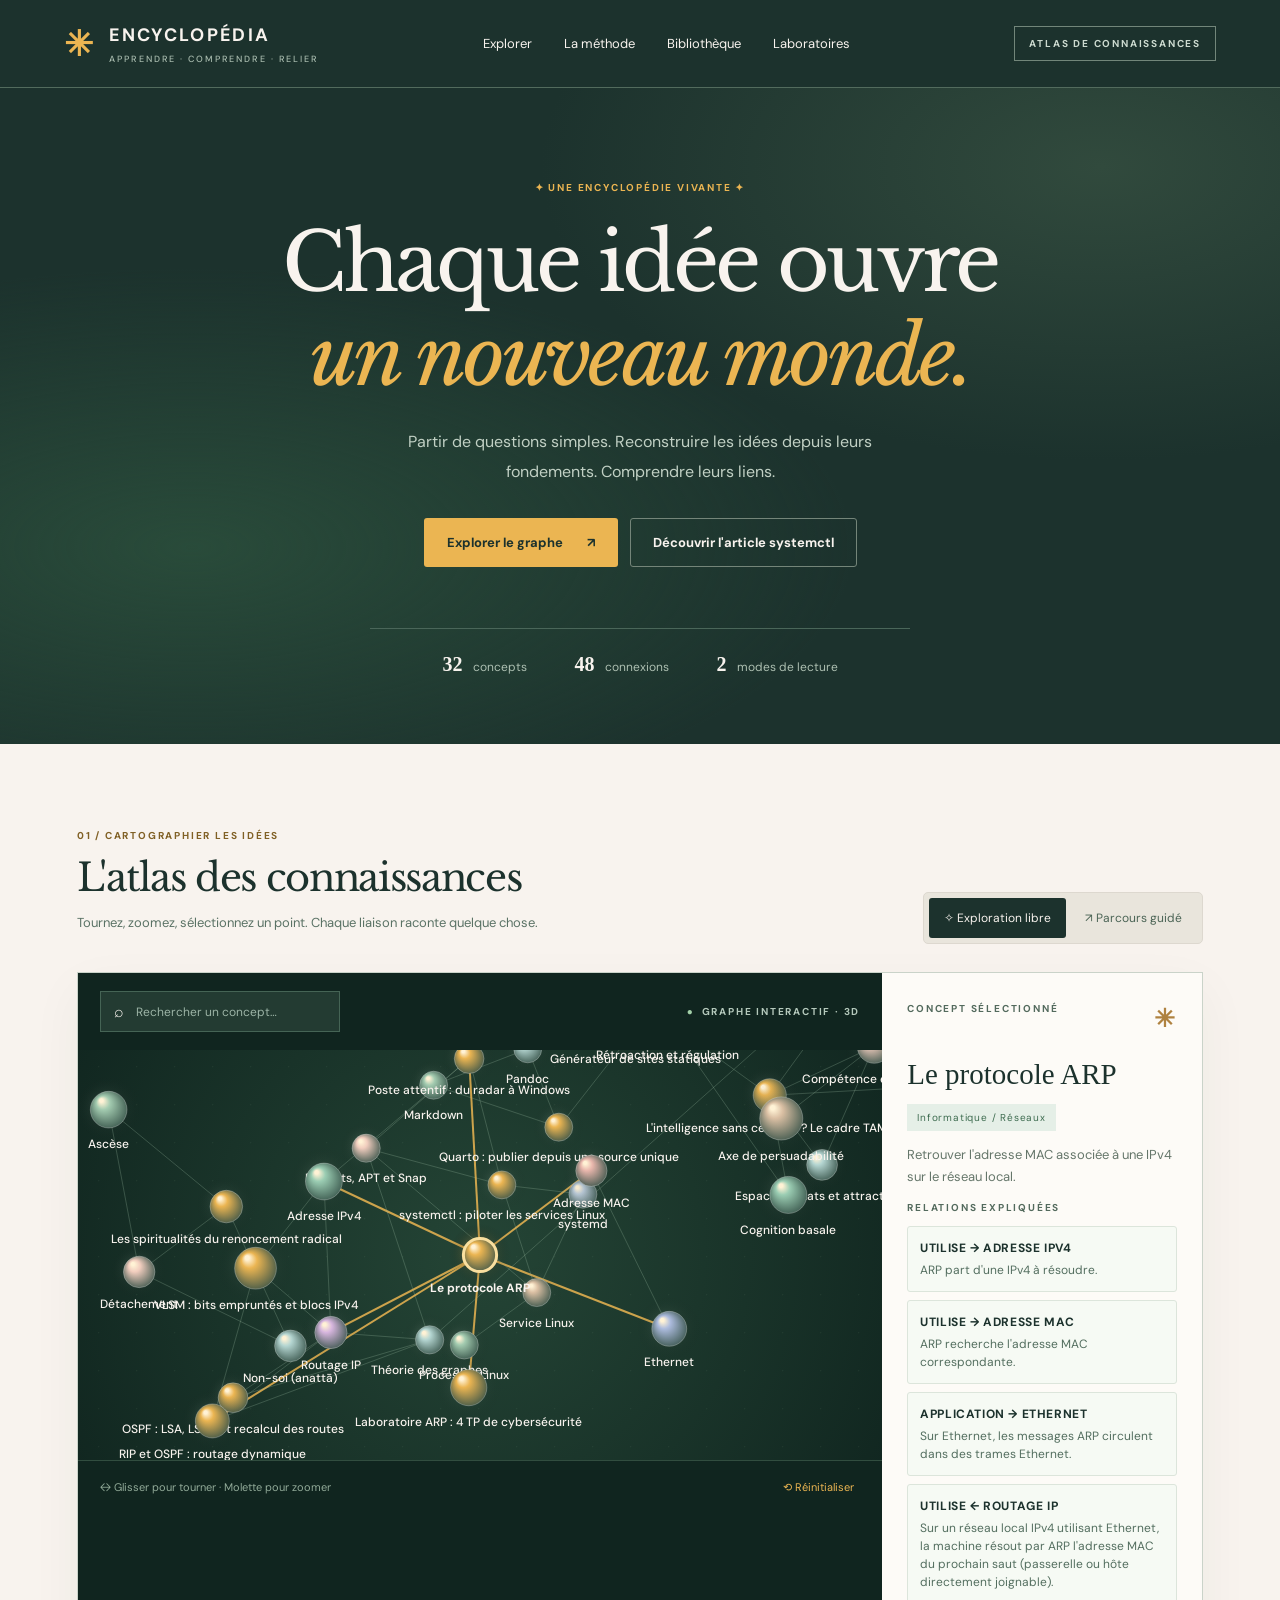
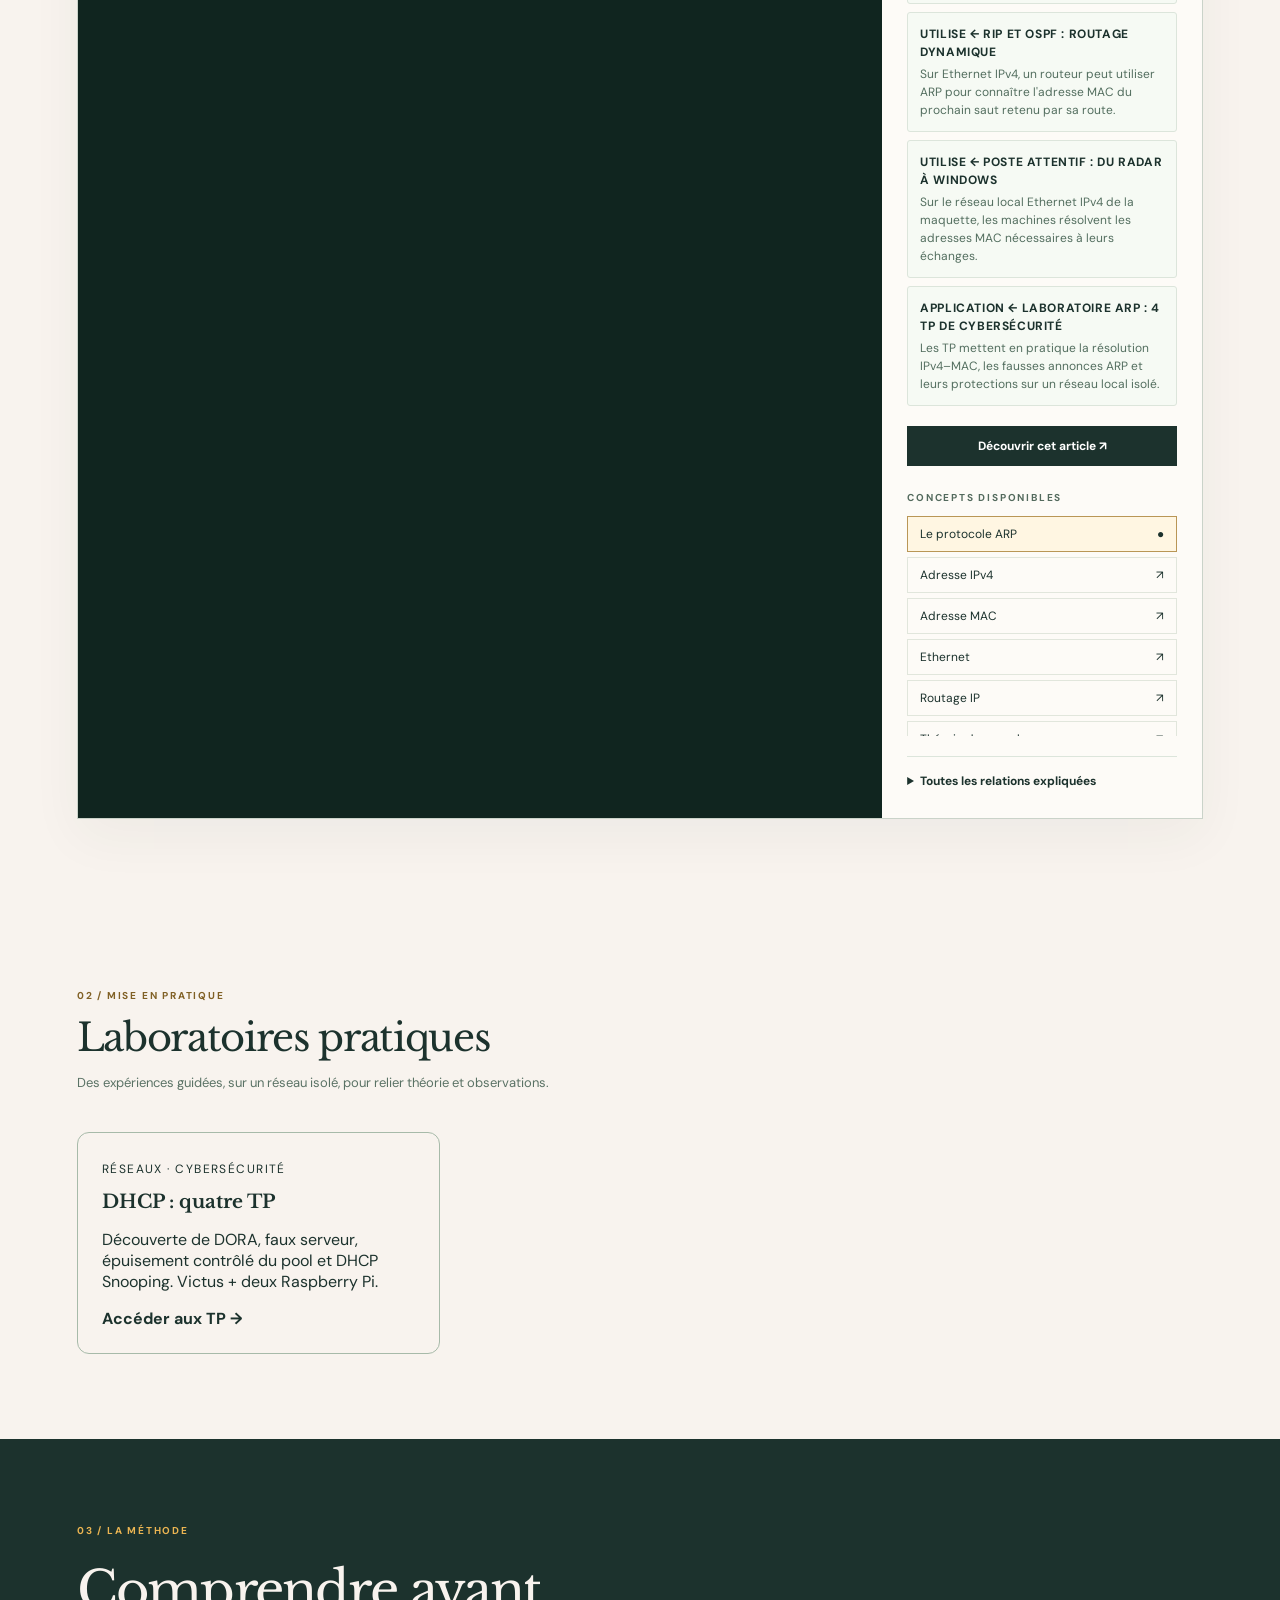
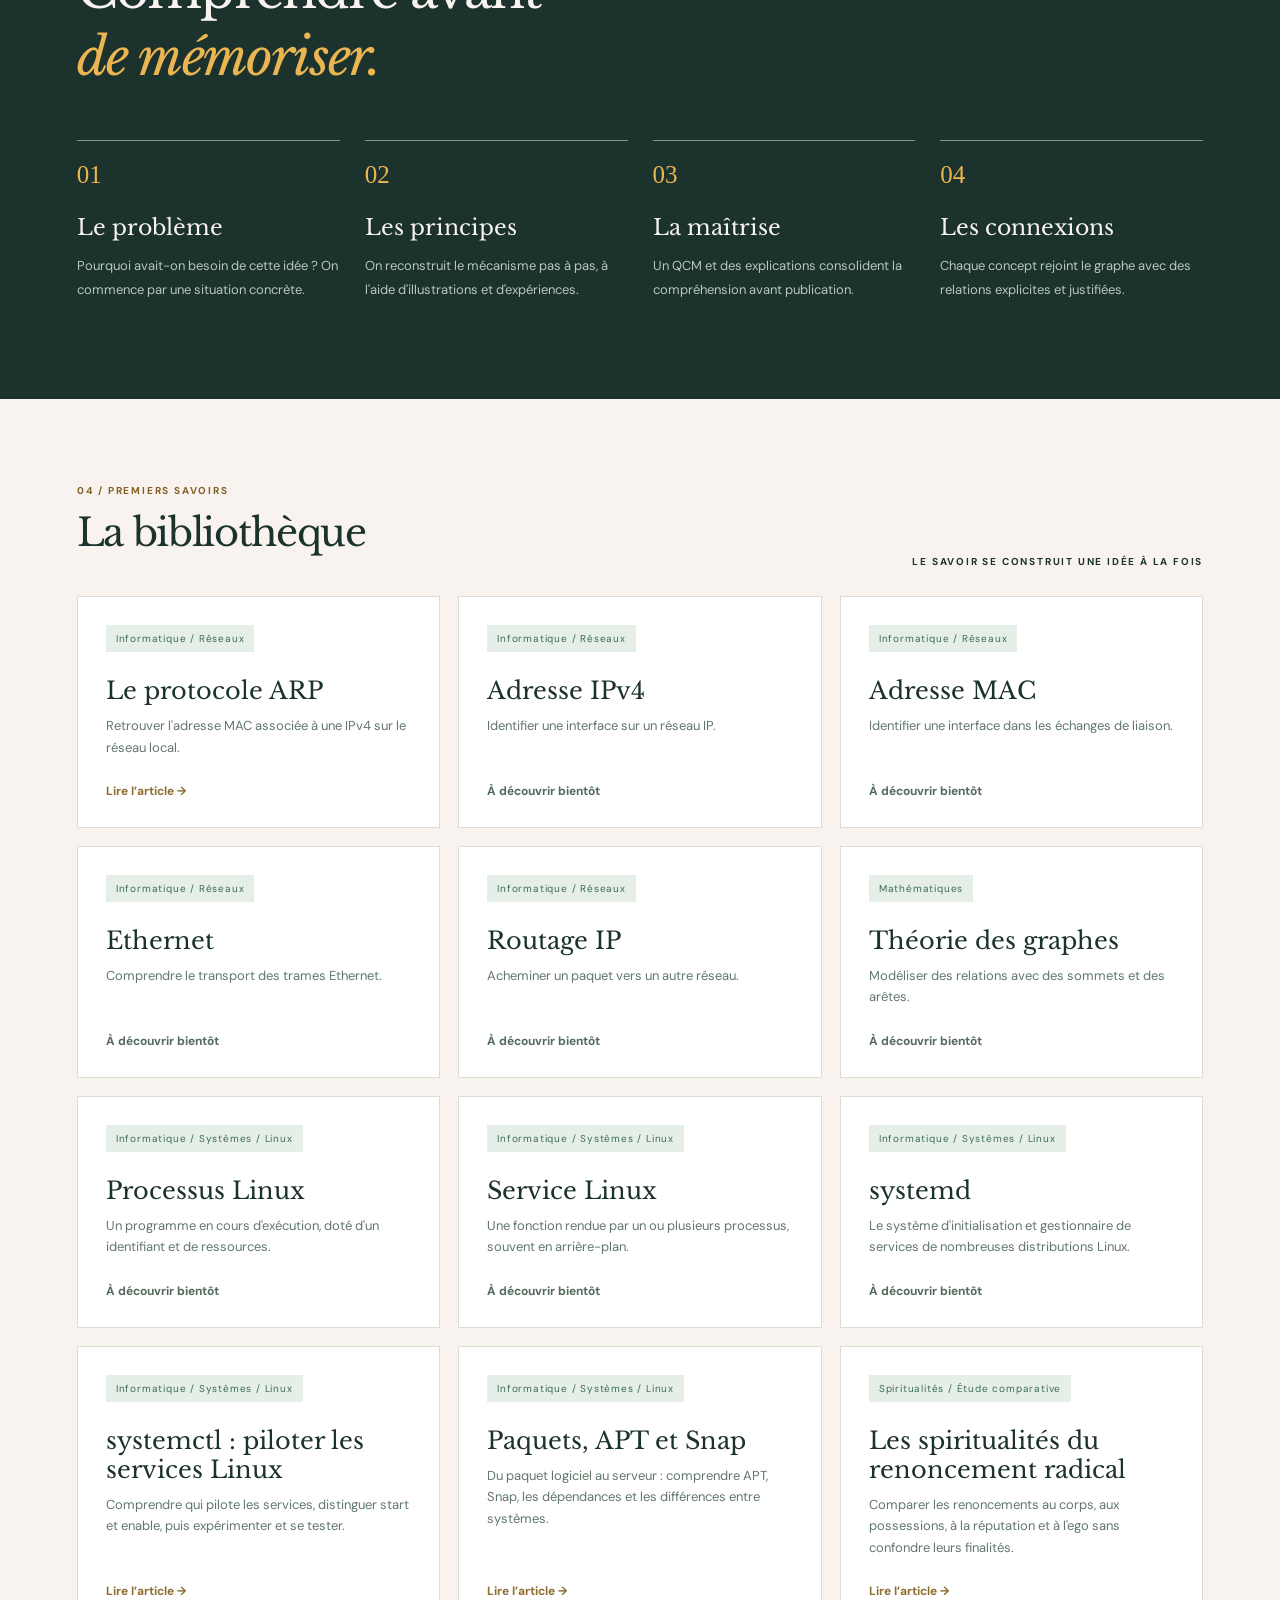
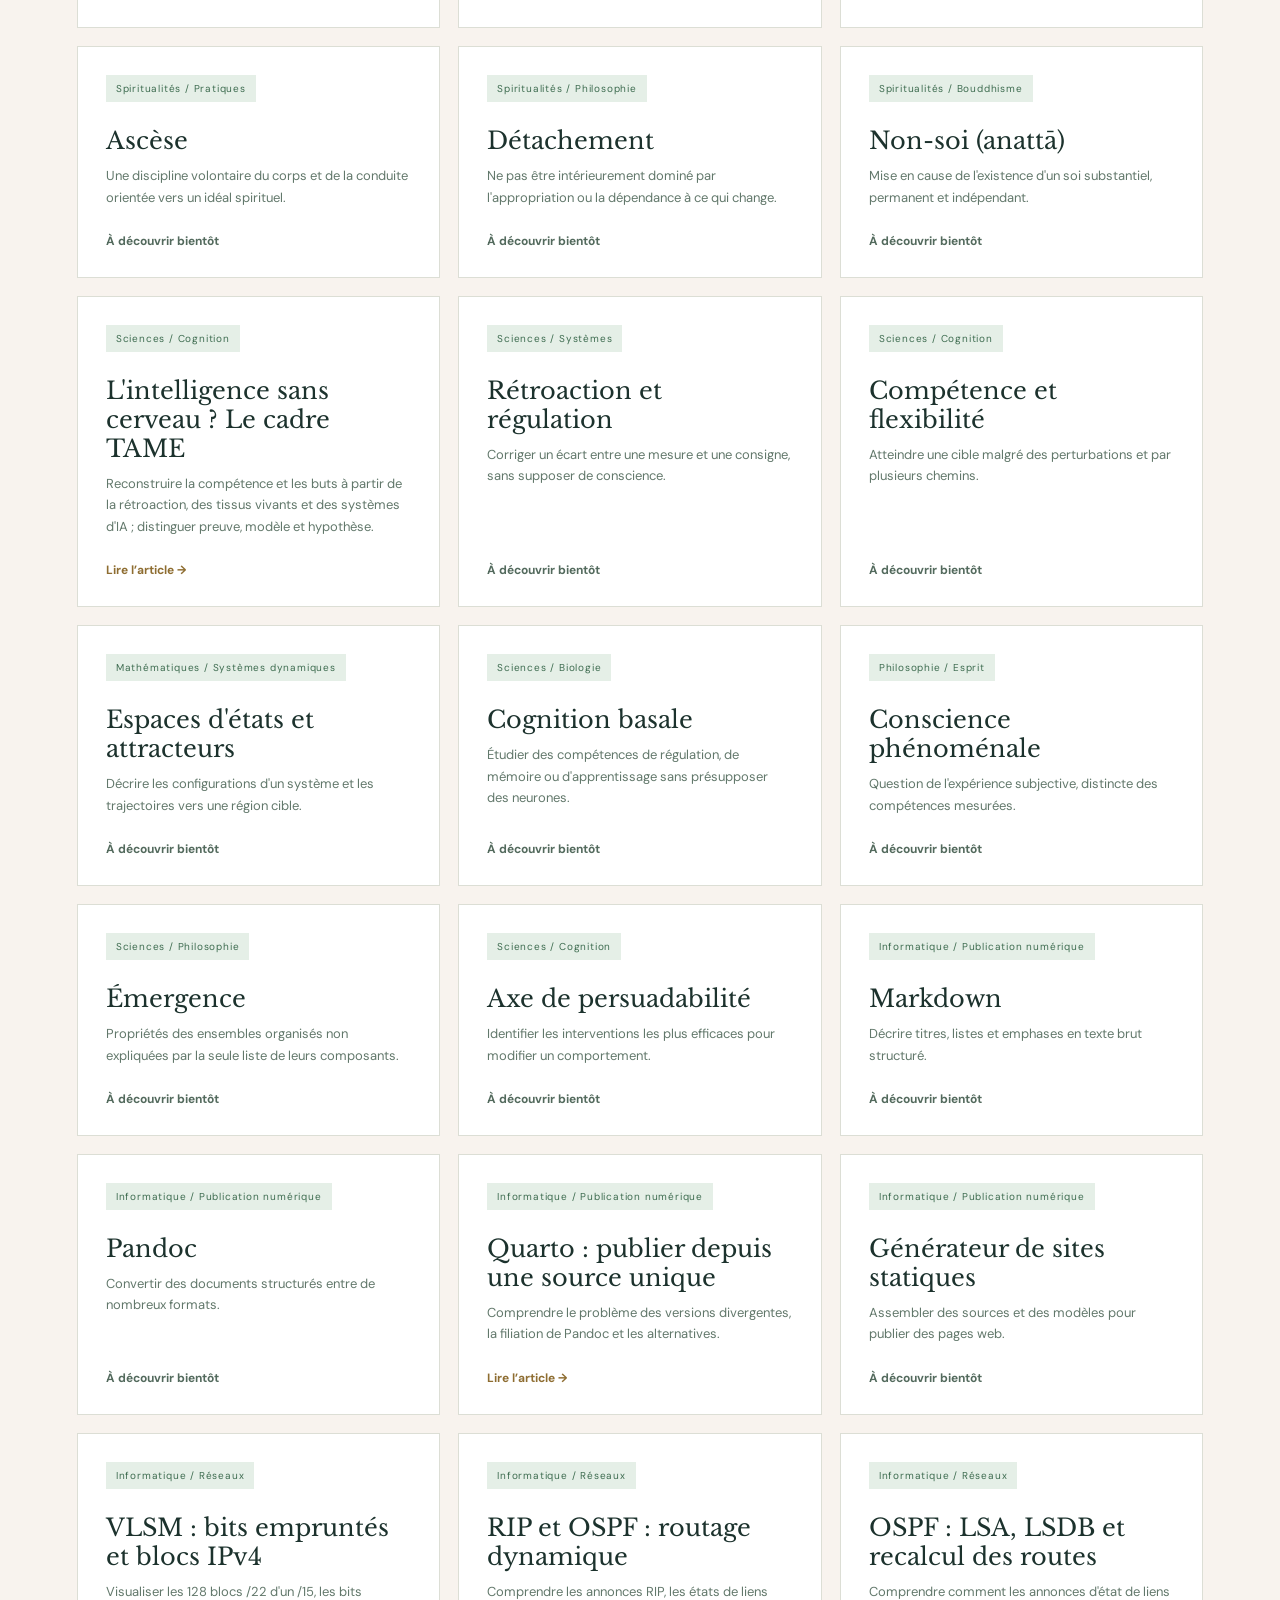
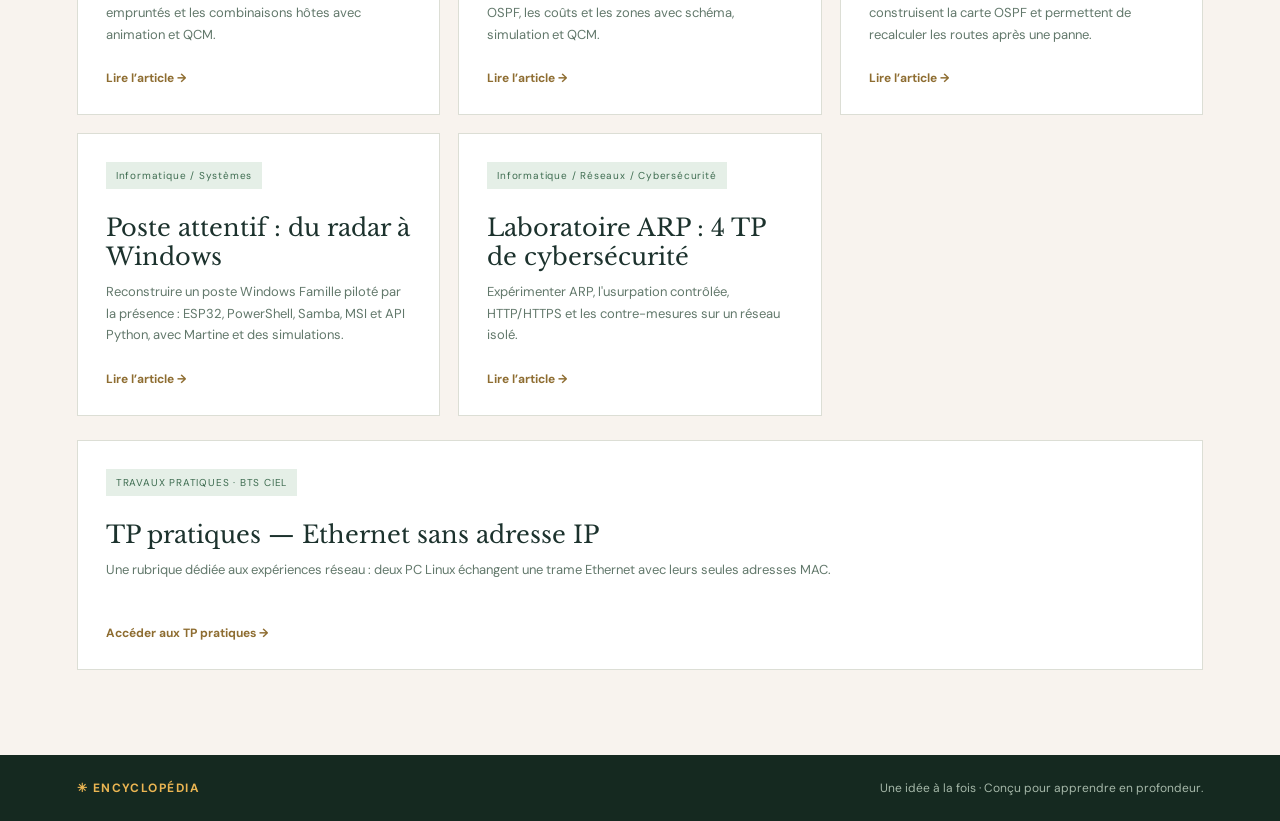
==== commit d8224f99: "Ajouter accès à la section TP pratiques depuis la bibliothèque" ====
--- a/index.html
+++ b/index.html
@@ -5,4 +5,4 @@
 <section class="atlas-section" id="explorer" aria-labelledby="atlas-title"><div class="section-head"><div><div class="eyebrow">01 / CARTOGRAPHIER LES IDÉES</div><h2 id="atlas-title">L'atlas des connaissances</h2><p>Tournez, zoomez, sélectionnez un point. Chaque liaison raconte quelque chose.</p></div><div class="mode-switch" role="group" aria-label="Mode du graphe"><button id="mode-free" class="active" aria-pressed="true">✧ Exploration libre</button><button id="mode-guided" aria-pressed="false">↗ Parcours guidé</button></div></div><div class="atlas-layout"><div class="graph-shell"><div class="graph-topline"><label class="search-label"><span aria-hidden="true">⌕</span><input id="search" type="search" placeholder="Rechercher un concept…" aria-label="Rechercher un concept"></label><span class="live-dot">GRAPHE INTERACTIF · 3D</span></div><canvas id="graph" role="img" aria-label="Graphe tridimensionnel de concepts. Utilisez la liste à droite pour sélectionner les concepts."></canvas><div class="graph-footer"><span>↔ Glisser pour tourner · Molette pour zoomer</span><button id="reset-camera" class="text-button">⟲ Réinitialiser</button></div><div id="graph-status" class="sr-only" aria-live="polite"></div></div><aside class="inspector"><div class="inspector-kicker">CONCEPT SÉLECTIONNÉ <span class="asterisk">✳</span></div><div id="concept-card" aria-live="polite"></div><div class="related-heading">CONCEPTS DISPONIBLES</div><div id="concept-list" class="concept-list"></div><details class="relation-directory"><summary>Toutes les relations expliquées</summary><ul id="all-relations"></ul></details></aside></div><div class="guide-note" id="guide-note" hidden><strong>Parcours guidé</strong><span id="guide-text">Sélectionnez un concept pour connaître ses prérequis.</span></div></section>
 <section class="library-section" id="laboratoires" aria-labelledby="lab-heading"><div class="eyebrow">02 / MISE EN PRATIQUE</div><div class="section-head"><div><h2 id="lab-heading">Laboratoires pratiques</h2><p>Des expériences guidées, sur un réseau isolé, pour relier théorie et observations.</p></div></div><div class="library-grid"><a class="lab-tile" href="laboratoires/dhcp/" style="display:block;padding:24px;background:#f8f3ee;border:1px solid #a7baa9;border-radius:12px;text-decoration:none;color:#1c322d"><span style="font-size:12px;letter-spacing:.12em">RÉSEAUX · CYBERSÉCURITÉ</span><h3 style="margin:12px 0">DHCP : quatre TP</h3><p>Découverte de DORA, faux serveur, épuisement contrôlé du pool et DHCP Snooping. Victus + deux Raspberry Pi.</p><strong>Accéder aux TP →</strong></a></div></section>
 <section id="methode" class="method-section"><div class="eyebrow">03 / LA MÉTHODE</div><h2>Comprendre avant<br><em>de mémoriser.</em></h2><div class="steps"><article><span>01</span><h3>Le problème</h3><p>Pourquoi avait-on besoin de cette idée ? On commence par une situation concrète.</p></article><article><span>02</span><h3>Les principes</h3><p>On reconstruit le mécanisme pas à pas, à l'aide d'illustrations et d'expériences.</p></article><article><span>03</span><h3>La maîtrise</h3><p>Un QCM et des explications consolident la compréhension avant publication.</p></article><article><span>04</span><h3>Les connexions</h3><p>Chaque concept rejoint le graphe avec des relations explicites et justifiées.</p></article></div></section>
-<section id="bibliotheque" class="library-section"><div class="eyebrow">04 / PREMIERS SAVOIRS</div><div class="section-head"><h2>La bibliothèque</h2><span class="library-note">LE SAVOIR SE CONSTRUIT UNE IDÉE À LA FOIS</span></div><div id="library-grid" class="library-grid"></div></section></main><footer><span>✳ ENCYCLOPÉDIA</span><span>Une idée à la fois · Conçu pour apprendre en profondeur.</span></footer><script type="module" src="moteur/app.js"></script></body></html>+<section id="bibliotheque" class="library-section"><div class="eyebrow">04 / PREMIERS SAVOIRS</div><div class="section-head"><h2>La bibliothèque</h2><span class="library-note">LE SAVOIR SE CONSTRUIT UNE IDÉE À LA FOIS</span></div><div id="library-grid" class="library-grid"></div><article class="library-card" style="margin-top:1.5rem"><span class="pill">TRAVAUX PRATIQUES · BTS CIEL</span><h3>TP pratiques — Ethernet sans adresse IP</h3><p>Une rubrique dédiée aux expériences réseau : deux PC Linux échangent une trame Ethernet avec leurs seules adresses MAC.</p><a href="tp/">Accéder aux TP pratiques →</a></article></section></main><footer><span>✳ ENCYCLOPÉDIA</span><span>Une idée à la fois · Conçu pour apprendre en profondeur.</span></footer><script type="module" src="moteur/app.js"></script></body></html>
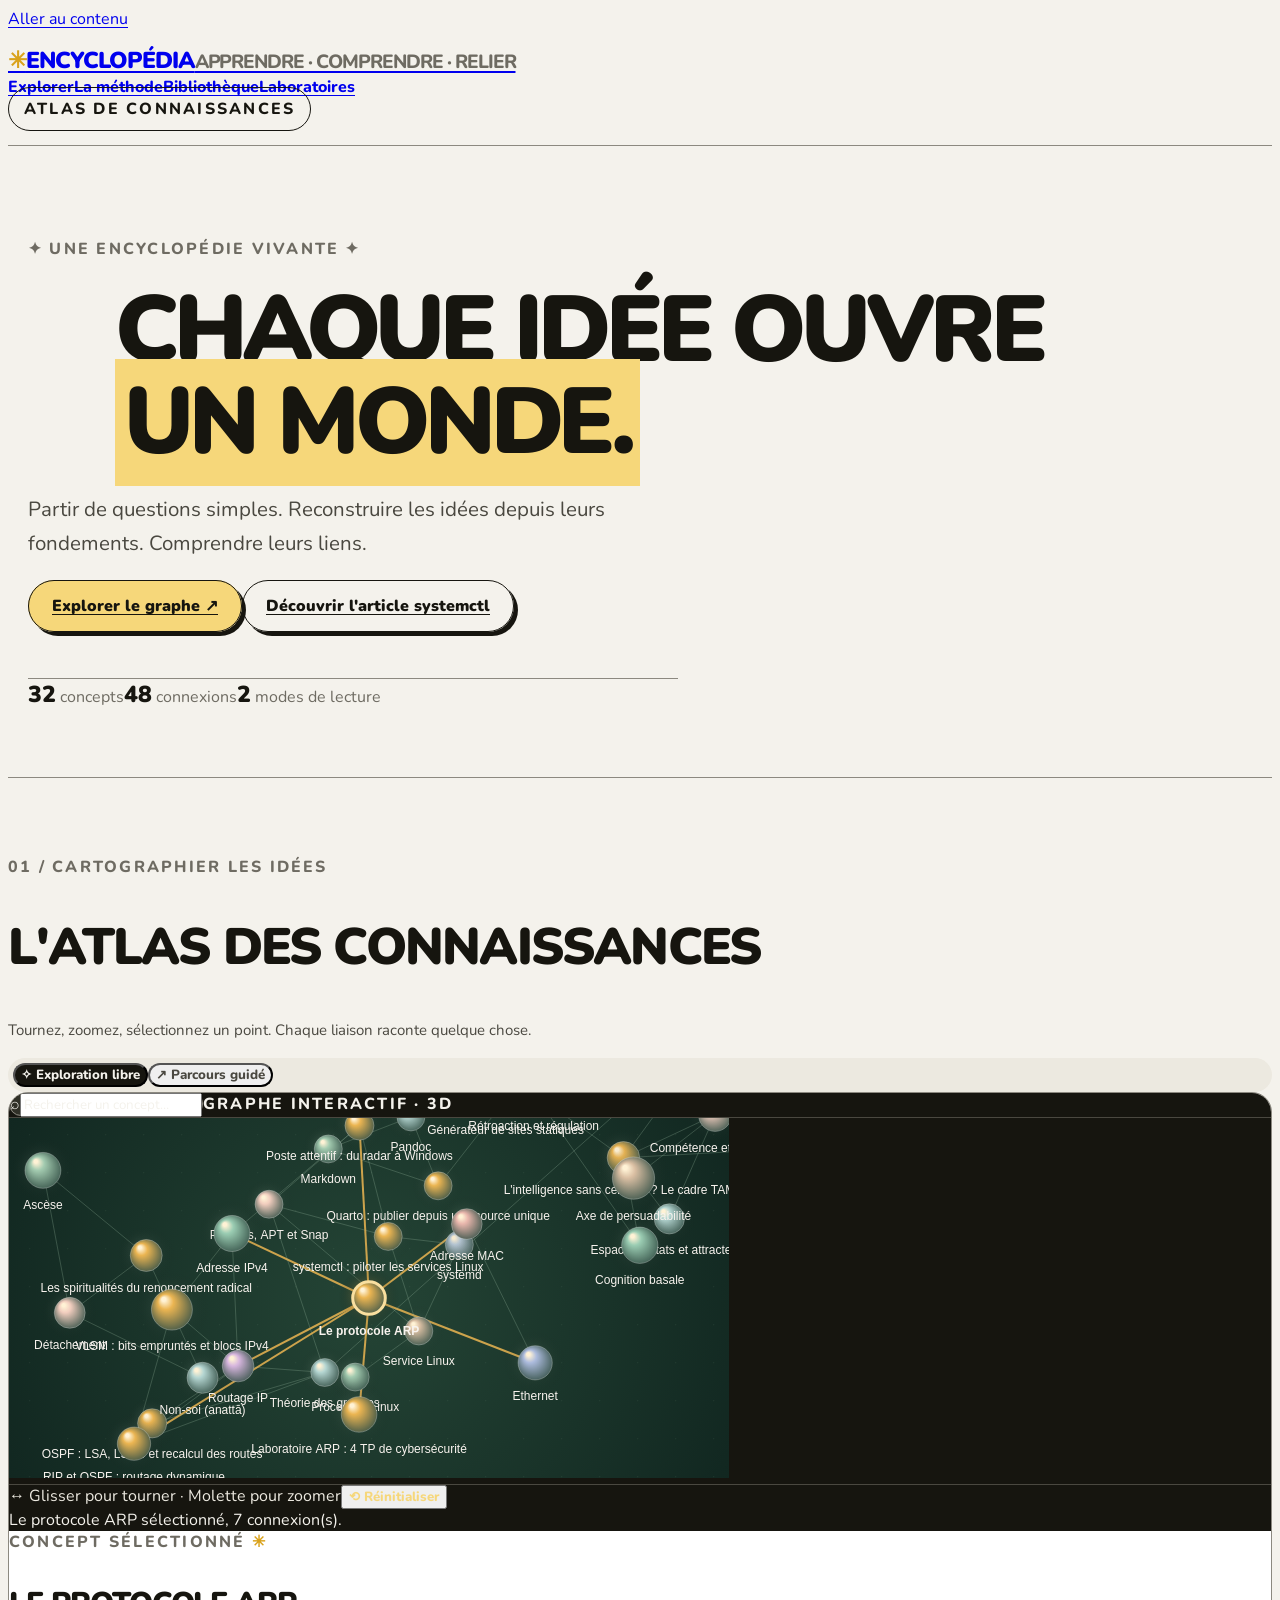
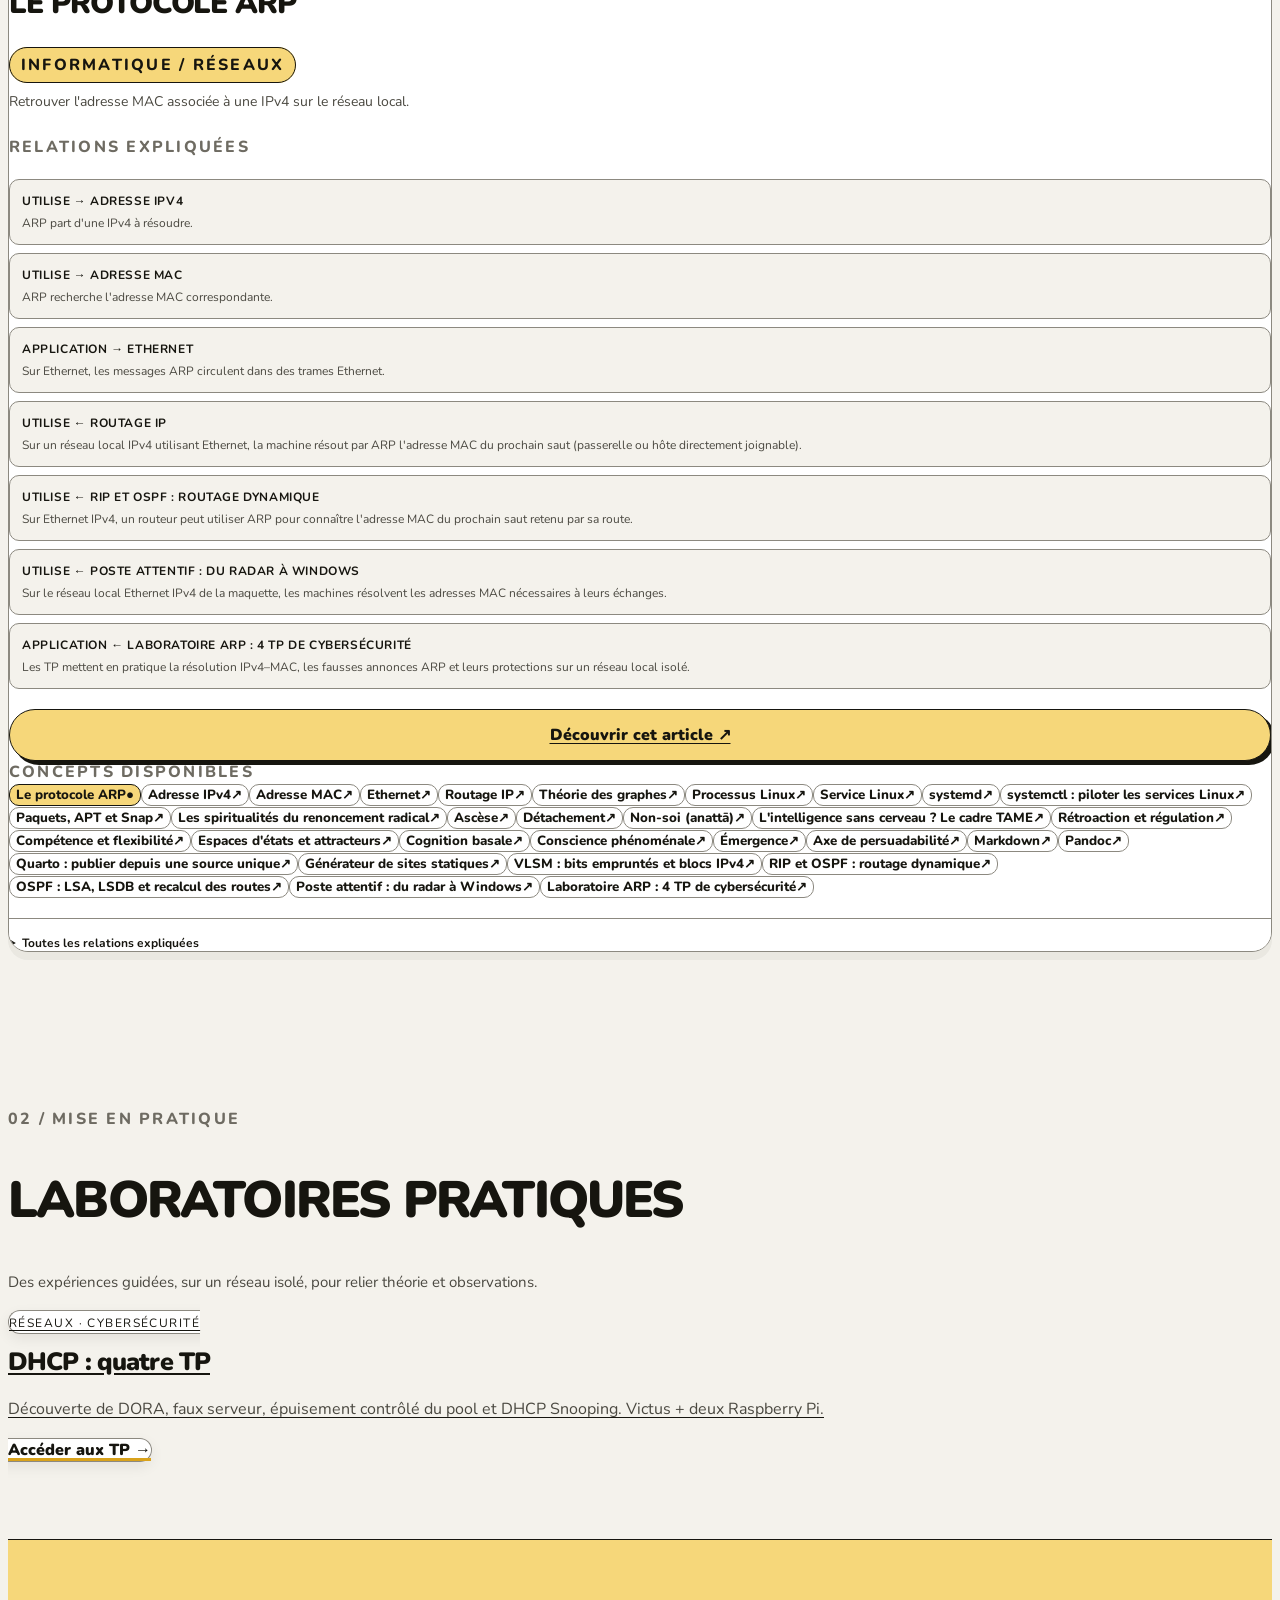
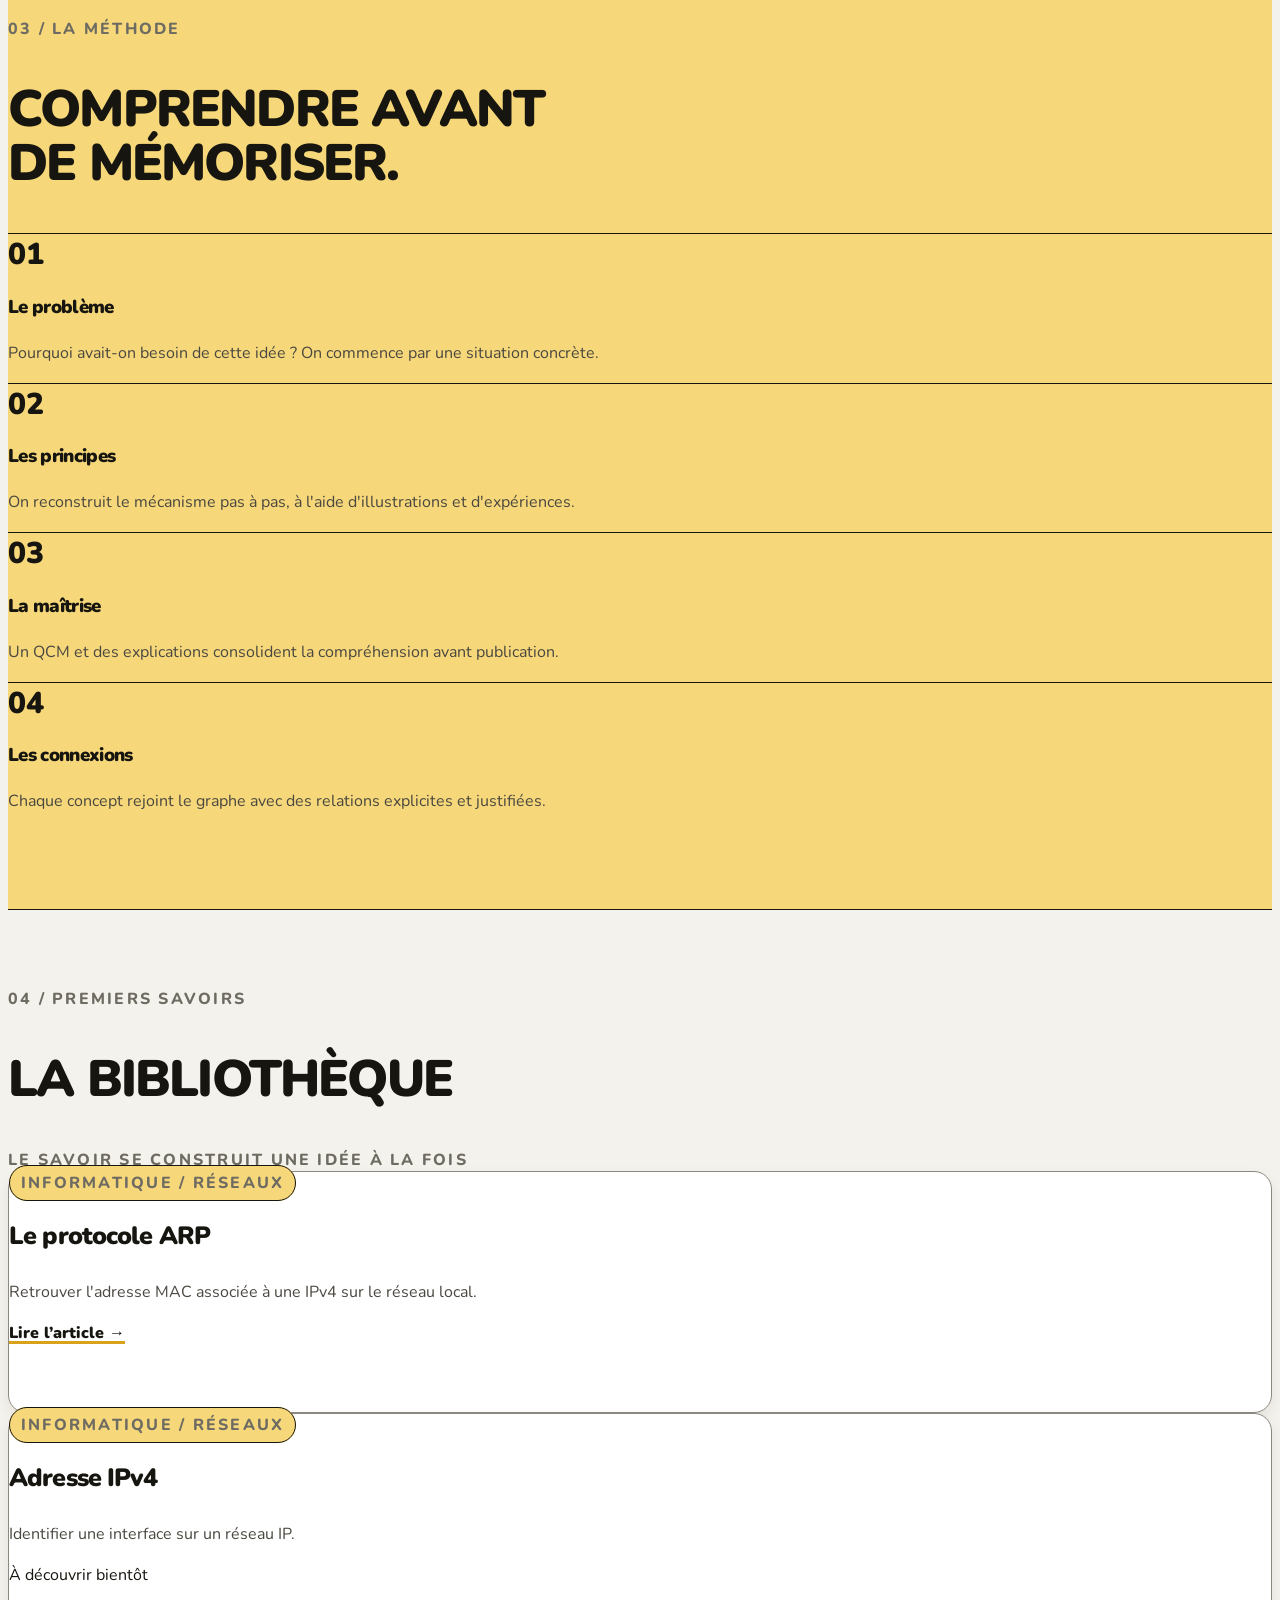
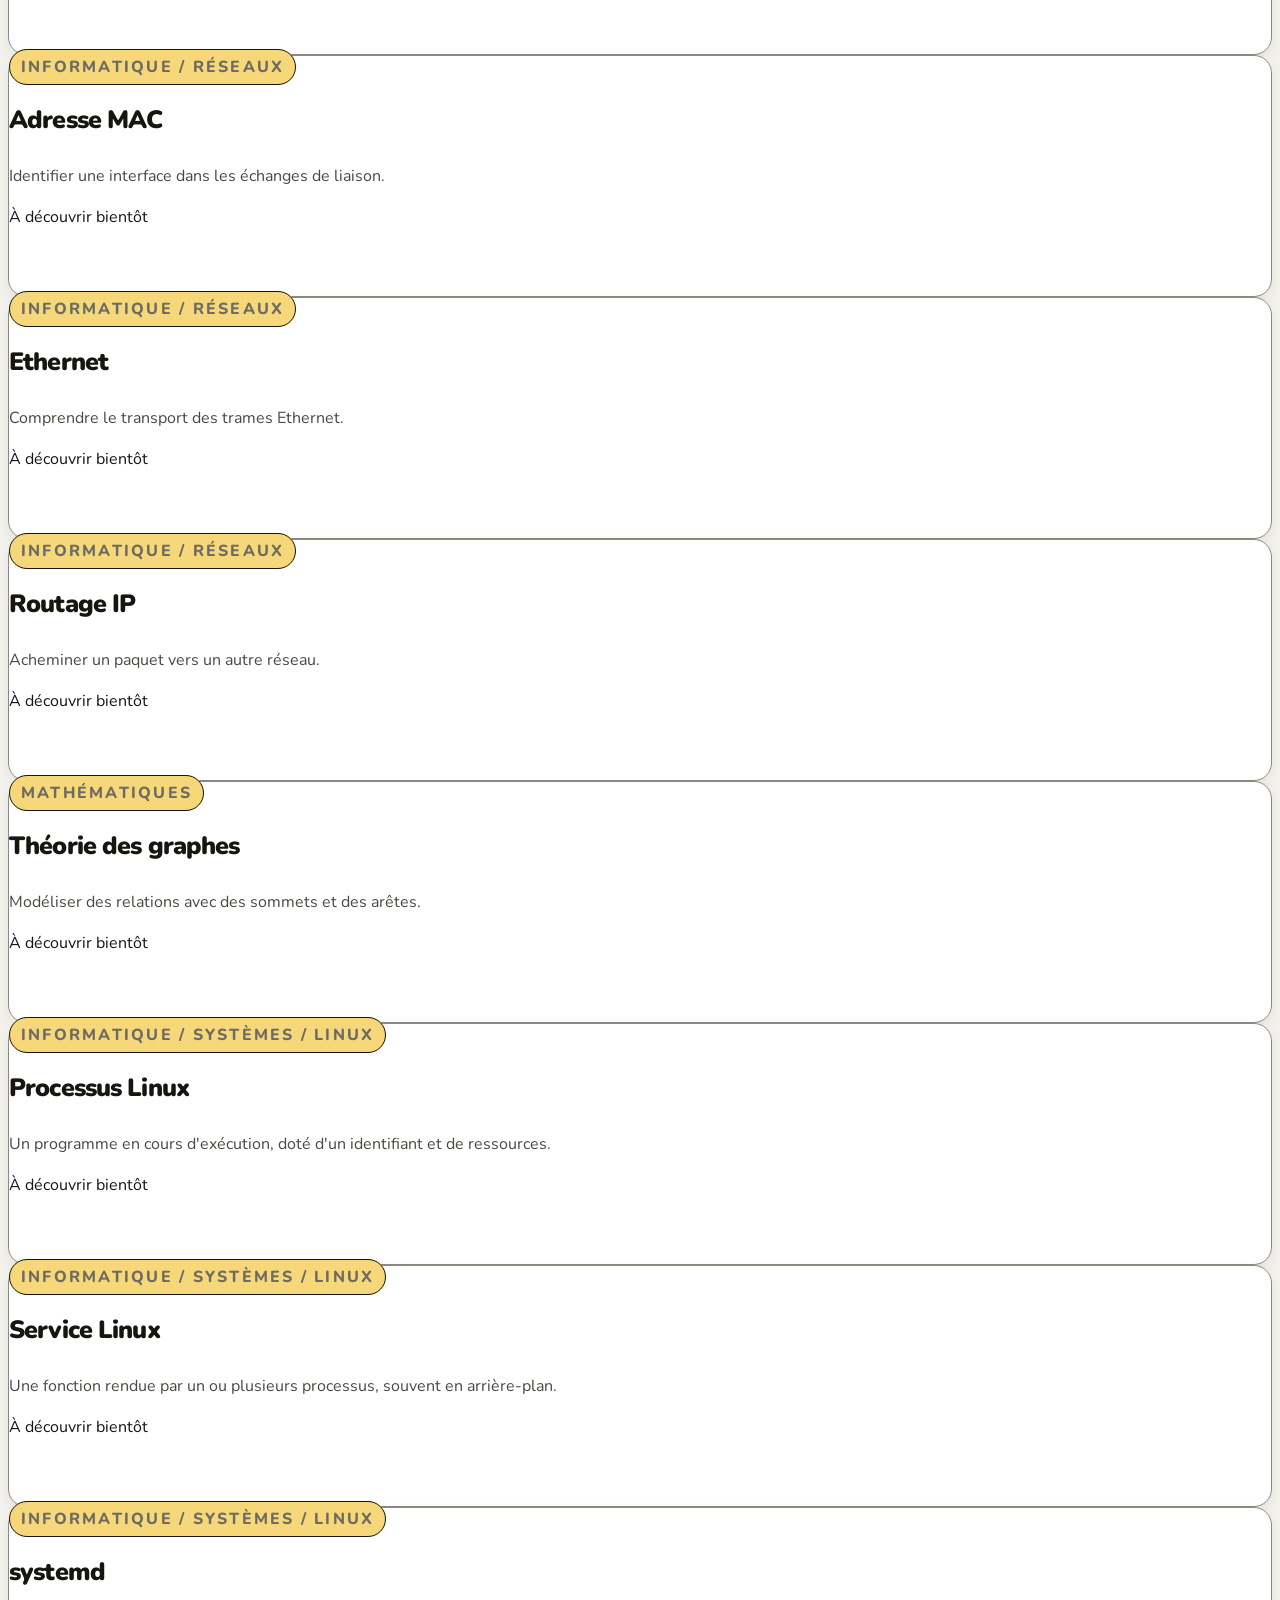
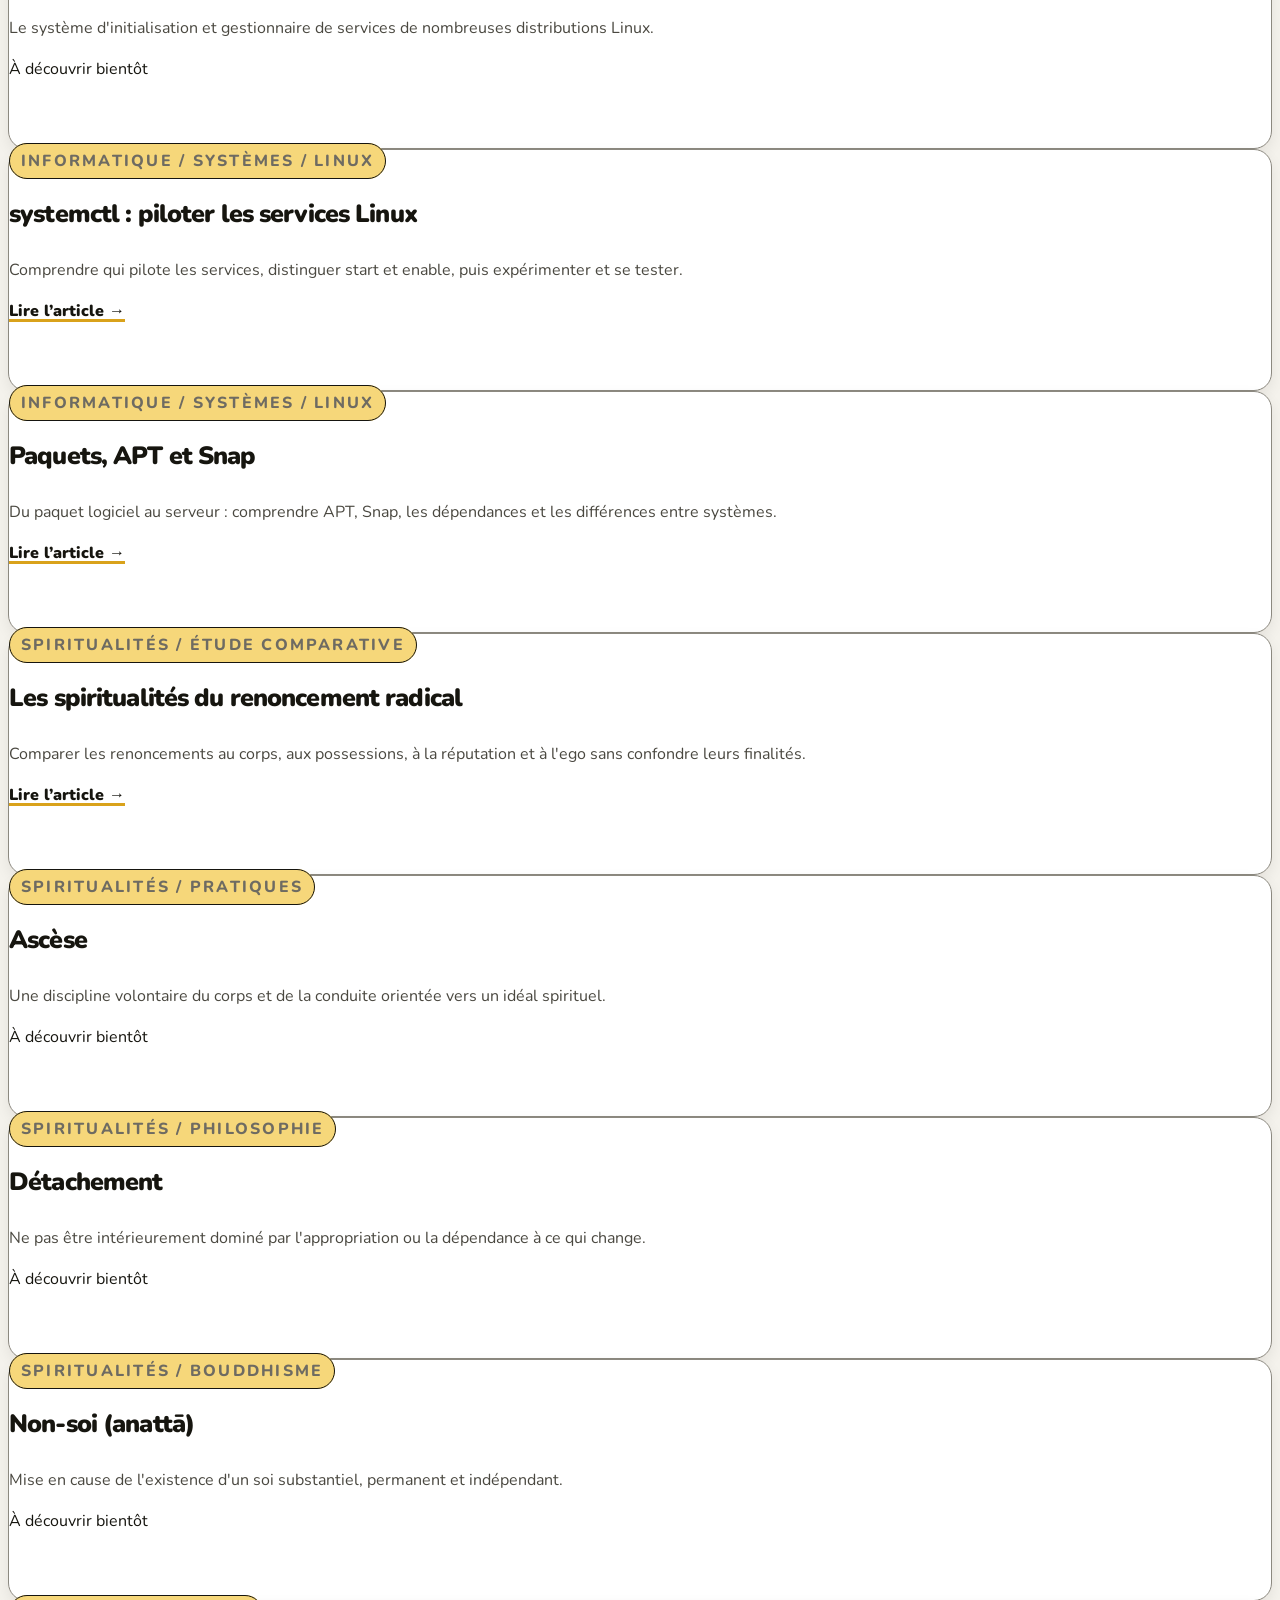
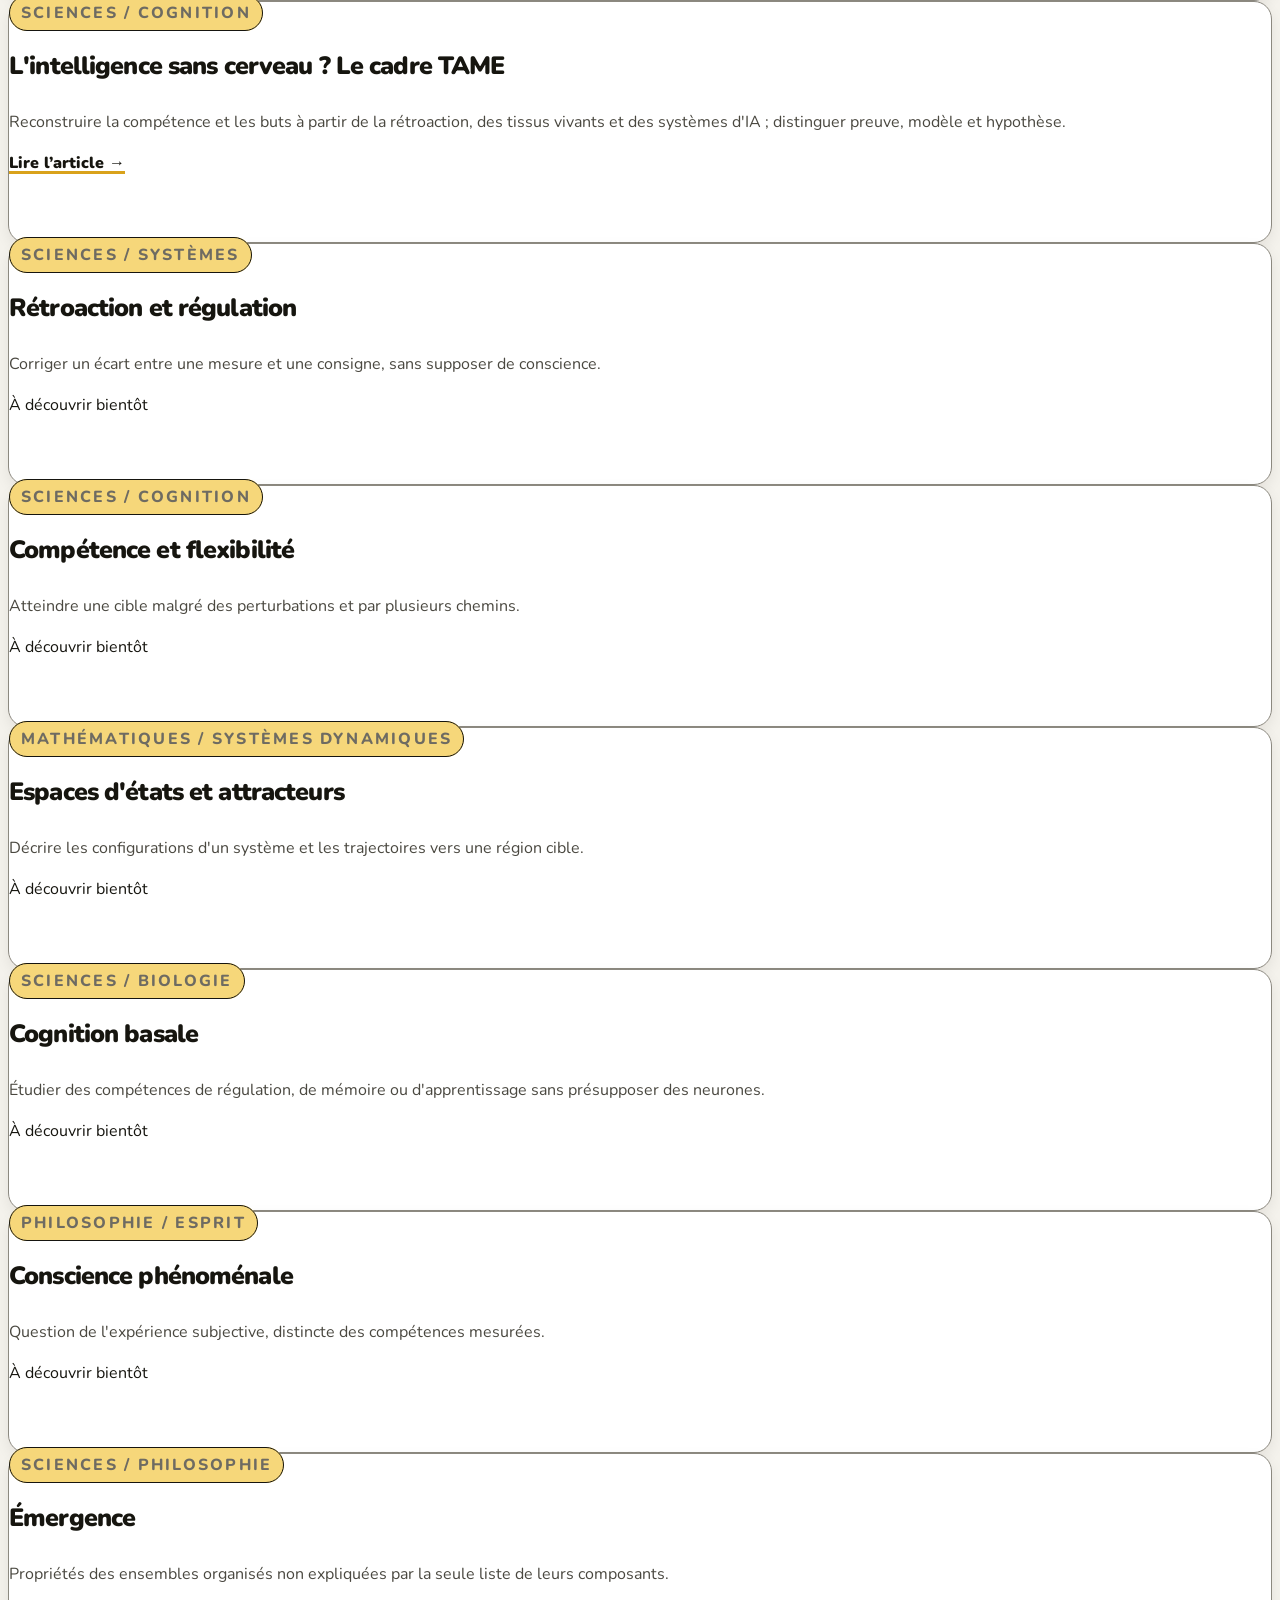
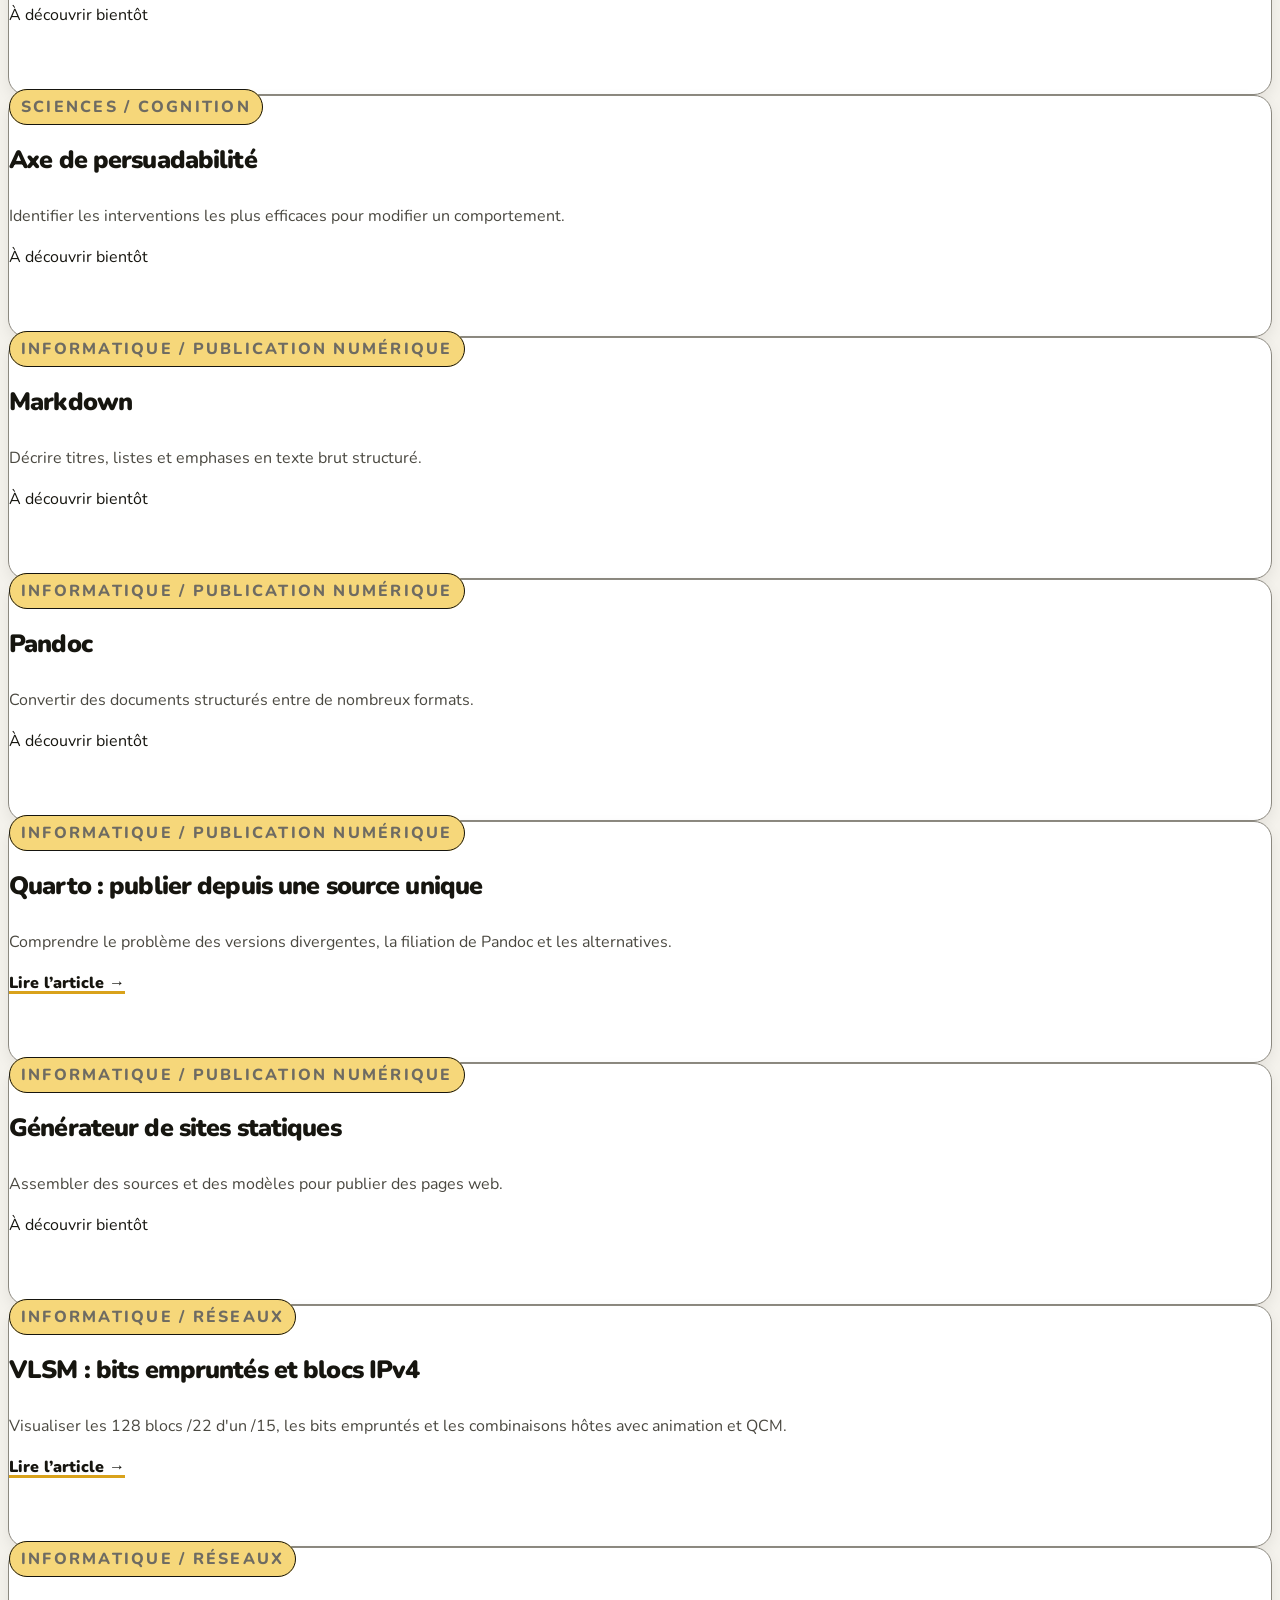
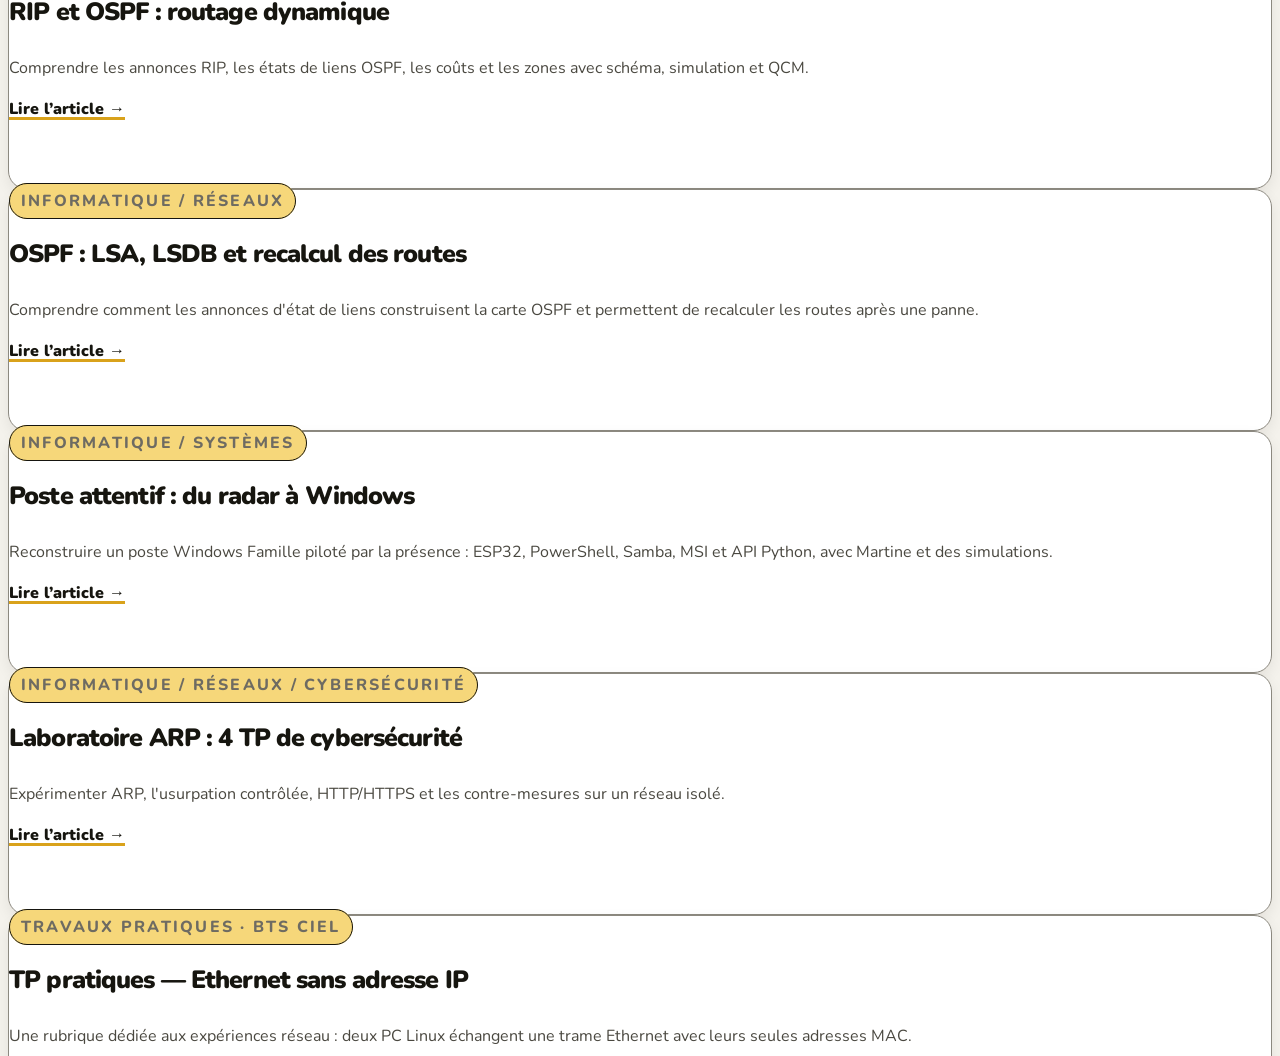
==== commit 00c26de9: "design: adopter la charte Encre sur papier dans index.html" ====
--- a/index.html
+++ b/index.html
@@ -1,8 +1,8 @@
 <!doctype html>
-<html lang="fr"><head><meta charset="utf-8"><meta name="viewport" content="width=device-width,initial-scale=1"><meta name="theme-color" content="#1C322D"><meta name="description" content="Encyclopédia : une carte interactive de connaissances, à explorer ou à parcourir."><title>Encyclopédia — Apprendre, comprendre, relier</title><link rel="stylesheet" href="moteur/styles.css"></head>
+<html lang="fr"><head><meta charset="utf-8"><meta name="viewport" content="width=device-width,initial-scale=1"><meta name="theme-color" content="#F4F2EC"><meta name="description" content="Encyclopédia : une carte interactive de connaissances, à explorer ou à parcourir."><title>Encyclopédia — Apprendre, comprendre, relier</title><link rel="stylesheet" href="moteur/styles.css"></head>
 <body><a class="skip" href="#explorer">Aller au contenu</a><header class="site-header"><a class="brand" href="./" aria-label="Encyclopédia, accueil"><span class="brand-mark">✳</span><span>ENCYCLOPÉDIA<small>APPRENDRE · COMPRENDRE · RELIER</small></span></a><nav aria-label="Navigation principale"><a href="#explorer">Explorer</a><a href="#methode">La méthode</a><a href="#bibliotheque">Bibliothèque</a><a href="#laboratoires">Laboratoires</a></nav><span class="header-tag">ATLAS DE CONNAISSANCES</span></header>
-<main><section class="hero"><div class="eyebrow">✦ UNE ENCYCLOPÉDIE VIVANTE ✦</div><h1>Chaque idée ouvre<br><em>un nouveau monde.</em></h1><p>Partir de questions simples. Reconstruire les idées depuis leurs fondements. Comprendre leurs liens.</p><div class="hero-actions"><a class="button gold" href="#explorer">Explorer le graphe <span aria-hidden="true">↗</span></a><a class="button outline" href="informatique/systemes/linux/systemctl/">Découvrir l'article systemctl</a></div><div class="hero-metrics"><span><strong id="count-concepts">—</strong> concepts</span><span><strong id="count-links">—</strong> connexions</span><span><strong>2</strong> modes de lecture</span></div></section>
-<section class="atlas-section" id="explorer" aria-labelledby="atlas-title"><div class="section-head"><div><div class="eyebrow">01 / CARTOGRAPHIER LES IDÉES</div><h2 id="atlas-title">L'atlas des connaissances</h2><p>Tournez, zoomez, sélectionnez un point. Chaque liaison raconte quelque chose.</p></div><div class="mode-switch" role="group" aria-label="Mode du graphe"><button id="mode-free" class="active" aria-pressed="true">✧ Exploration libre</button><button id="mode-guided" aria-pressed="false">↗ Parcours guidé</button></div></div><div class="atlas-layout"><div class="graph-shell"><div class="graph-topline"><label class="search-label"><span aria-hidden="true">⌕</span><input id="search" type="search" placeholder="Rechercher un concept…" aria-label="Rechercher un concept"></label><span class="live-dot">GRAPHE INTERACTIF · 3D</span></div><canvas id="graph" role="img" aria-label="Graphe tridimensionnel de concepts. Utilisez la liste à droite pour sélectionner les concepts."></canvas><div class="graph-footer"><span>↔ Glisser pour tourner · Molette pour zoomer</span><button id="reset-camera" class="text-button">⟲ Réinitialiser</button></div><div id="graph-status" class="sr-only" aria-live="polite"></div></div><aside class="inspector"><div class="inspector-kicker">CONCEPT SÉLECTIONNÉ <span class="asterisk">✳</span></div><div id="concept-card" aria-live="polite"></div><div class="related-heading">CONCEPTS DISPONIBLES</div><div id="concept-list" class="concept-list"></div><details class="relation-directory"><summary>Toutes les relations expliquées</summary><ul id="all-relations"></ul></details></aside></div><div class="guide-note" id="guide-note" hidden><strong>Parcours guidé</strong><span id="guide-text">Sélectionnez un concept pour connaître ses prérequis.</span></div></section>
-<section class="library-section" id="laboratoires" aria-labelledby="lab-heading"><div class="eyebrow">02 / MISE EN PRATIQUE</div><div class="section-head"><div><h2 id="lab-heading">Laboratoires pratiques</h2><p>Des expériences guidées, sur un réseau isolé, pour relier théorie et observations.</p></div></div><div class="library-grid"><a class="lab-tile" href="laboratoires/dhcp/" style="display:block;padding:24px;background:#f8f3ee;border:1px solid #a7baa9;border-radius:12px;text-decoration:none;color:#1c322d"><span style="font-size:12px;letter-spacing:.12em">RÉSEAUX · CYBERSÉCURITÉ</span><h3 style="margin:12px 0">DHCP : quatre TP</h3><p>Découverte de DORA, faux serveur, épuisement contrôlé du pool et DHCP Snooping. Victus + deux Raspberry Pi.</p><strong>Accéder aux TP →</strong></a></div></section>
-<section id="methode" class="method-section"><div class="eyebrow">03 / LA MÉTHODE</div><h2>Comprendre avant<br><em>de mémoriser.</em></h2><div class="steps"><article><span>01</span><h3>Le problème</h3><p>Pourquoi avait-on besoin de cette idée ? On commence par une situation concrète.</p></article><article><span>02</span><h3>Les principes</h3><p>On reconstruit le mécanisme pas à pas, à l'aide d'illustrations et d'expériences.</p></article><article><span>03</span><h3>La maîtrise</h3><p>Un QCM et des explications consolident la compréhension avant publication.</p></article><article><span>04</span><h3>Les connexions</h3><p>Chaque concept rejoint le graphe avec des relations explicites et justifiées.</p></article></div></section>
-<section id="bibliotheque" class="library-section"><div class="eyebrow">04 / PREMIERS SAVOIRS</div><div class="section-head"><h2>La bibliothèque</h2><span class="library-note">LE SAVOIR SE CONSTRUIT UNE IDÉE À LA FOIS</span></div><div id="library-grid" class="library-grid"></div><article class="library-card" style="margin-top:1.5rem"><span class="pill">TRAVAUX PRATIQUES · BTS CIEL</span><h3>TP pratiques — Ethernet sans adresse IP</h3><p>Une rubrique dédiée aux expériences réseau : deux PC Linux échangent une trame Ethernet avec leurs seules adresses MAC.</p><a href="tp/">Accéder aux TP pratiques →</a></article></section></main><footer><span>✳ ENCYCLOPÉDIA</span><span>Une idée à la fois · Conçu pour apprendre en profondeur.</span></footer><script type="module" src="moteur/app.js"></script></body></html>+<main><section class="hero"><div class="eyebrow">✦ UNE ENCYCLOPÉDIE VIVANTE ✦</div><h1>CHAQUE IDÉE OUVRE<br><em>UN MONDE.</em></h1><p>Partir de questions simples. Reconstruire les idées depuis leurs fondements. Comprendre leurs liens.</p><div class="hero-actions"><a class="button gold" href="#explorer">Explorer le graphe <span aria-hidden="true">↗</span></a><a class="button outline" href="informatique/systemes/linux/systemctl/">Découvrir l'article systemctl</a></div><div class="hero-metrics"><span><strong id="count-concepts">—</strong> concepts</span><span><strong id="count-links">—</strong> connexions</span><span><strong>2</strong> modes de lecture</span></div></section>
+<section class="atlas-section" id="explorer" aria-labelledby="atlas-title"><div class="section-head"><div><div class="eyebrow">01 / CARTOGRAPHIER LES IDÉES</div><h2 id="atlas-title">L'atlas des connaissances</h2><p>Tournez, zoomez, sélectionnez un point. Chaque liaison raconte quelque chose.</p></div><div class="mode-switch" role="group" aria-label="Mode du graphe"><button id="mode-free" class="active" aria-pressed="true">✧ Exploration libre</button><button id="mode-guided" aria-pressed="false">↗ Parcours guidé</button></div></div><div class="atlas-layout"><div class="graph-shell"><div class="graph-topline"><label class="search-label"><span aria-hidden="true">⌕</span><input id="search" type="search" placeholder="Rechercher un concept…" aria-label="Rechercher un concept"></label><span class="live-dot">GRAPHE INTERACTIF · 3D</span></div><canvas id="graph" role="img" aria-label="Graphe tridimensionnel de concepts. Utilisez la liste à droite pour sélectionner les concepts."></canvas><div class="graph-footer"><span>↔ Glisser pour tourner · Molette pour zoomer</span><button id="reset-camera" class="text-button">⟲ Réinitialiser</button></div><div id="graph-status" class="sr-only" aria-live="polite"></div></div><aside class="inspector"><div class="inspector-kicker">CONCEPT SÉLECTIONNÉ <span class="asterisk">✳</span></div><div id="concept-card" aria-live="polite"></div><div class="related-heading">CONCEPTS DISPONIBLES</div><div id="concept-list" class="concept-list"></div><p id="search-empty" hidden>Aucun concept ne correspond à cette recherche.</p><details class="relation-directory"><summary>Toutes les relations expliquées</summary><ul id="all-relations"></ul></details></aside></div><div class="guide-note" id="guide-note" hidden><strong>Parcours guidé</strong><span id="guide-text">Sélectionnez un concept pour connaître ses prérequis.</span></div></section>
+<section class="library-section" id="laboratoires" aria-labelledby="lab-heading"><div class="eyebrow">02 / MISE EN PRATIQUE</div><div class="section-head"><div><h2 id="lab-heading">Laboratoires pratiques</h2><p>Des expériences guidées, sur un réseau isolé, pour relier théorie et observations.</p></div></div><div class="library-grid"><a class="lab-tile" href="laboratoires/dhcp/" ><span style="font-size:12px;letter-spacing:.12em">RÉSEAUX · CYBERSÉCURITÉ</span><h3 style="margin:12px 0">DHCP : quatre TP</h3><p>Découverte de DORA, faux serveur, épuisement contrôlé du pool et DHCP Snooping. Victus + deux Raspberry Pi.</p><strong>Accéder aux TP →</strong></a></div></section>
+<section id="methode" class="method-section"><div class="eyebrow">03 / LA MÉTHODE</div><h2>COMPRENDRE AVANT<br><em>DE MÉMORISER.</em></h2><div class="steps"><article><span>01</span><h3>Le problème</h3><p>Pourquoi avait-on besoin de cette idée ? On commence par une situation concrète.</p></article><article><span>02</span><h3>Les principes</h3><p>On reconstruit le mécanisme pas à pas, à l'aide d'illustrations et d'expériences.</p></article><article><span>03</span><h3>La maîtrise</h3><p>Un QCM et des explications consolident la compréhension avant publication.</p></article><article><span>04</span><h3>Les connexions</h3><p>Chaque concept rejoint le graphe avec des relations explicites et justifiées.</p></article></div></section>
+<section id="bibliotheque" class="library-section"><div class="eyebrow">04 / PREMIERS SAVOIRS</div><div class="section-head"><h2>La bibliothèque</h2><span class="library-note">LE SAVOIR SE CONSTRUIT UNE IDÉE À LA FOIS</span></div><div id="library-grid" class="library-grid"></div><article class="library-card" class="library-card-extra"><span class="pill">TRAVAUX PRATIQUES · BTS CIEL</span><h3>TP pratiques — Ethernet sans adresse IP</h3><p>Une rubrique dédiée aux expériences réseau : deux PC Linux échangent une trame Ethernet avec leurs seules adresses MAC.</p><a href="tp/">Accéder aux TP pratiques →</a></article></section></main><footer><span>✳ ENCYCLOPÉDIA</span><span>Une idée à la fois · Conçu pour apprendre en profondeur.</span></footer><script type="module" src="moteur/app.js"></script></body></html>
--- a/moteur/styles.css
+++ b/moteur/styles.css
@@ -1,4 +1,4 @@
-@import url('https://fonts.googleapis.com/css2?family=DM+Sans:wght@400;500;600;700&family=Libre+Baskerville:ital,wght@0,400;0,700;1,400&display=swap');:root{--green:#1c322d;--deep:#10251f;--cream:#f8f3ee;--gold:#ebb552;--rose:#f1cdbe;--muted:#a8bbae;--line:#405a50}*{box-sizing:border-box}html{scroll-behavior:smooth}body{margin:0;background:var(--cream);color:var(--green);font-family:'DM Sans',Arial,sans-serif}button,input{font:inherit}button{cursor:pointer}a{color:inherit;text-decoration:none}.skip{position:absolute;left:-9999px}.skip:focus{left:1rem;top:1rem;z-index:30;background:white;padding:1rem}.site-header{height:88px;background:var(--green);color:var(--cream);border-bottom:1px solid #526b5d;display:flex;align-items:center;justify-content:space-between;padding:0 clamp(20px,5vw,90px)}.brand{display:flex;align-items:center;gap:14px;font-size:18px;letter-spacing:.13em;font-weight:700}.brand-mark{font-size:35px;color:var(--gold)}.brand small{display:block;font-size:9px;letter-spacing:.21em;font-weight:500;margin-top:6px;color:#a8bbae}.site-header nav{display:flex;gap:32px;font-size:13px}.site-header nav a:hover{text-decoration:underline}.header-tag,.eyebrow,.inspector-kicker,.related-heading,.live-dot,.library-note{font-size:10px;font-weight:700;letter-spacing:.18em}.header-tag{border:1px solid #72867a;padding:10px 14px;color:#cddbd0}.hero{text-align:center;background:var(--green);color:var(--cream);padding:93px 20px 68px;background-image:radial-gradient(ellipse at 15% 70%,#294b3a 0,transparent 43%),radial-gradient(ellipse at 86% 12%,#314a3d 0,transparent 36%)}.eyebrow{color:#806025}.hero .eyebrow{color:var(--gold)}h1,h2,h3{font-family:'Libre Baskerville',Georgia,serif}h1{font-size:clamp(45px,6.3vw,89px);line-height:1.16;font-weight:400;letter-spacing:-.045em;margin:23px 0}h1 em,.method-section h2 em{color:var(--gold);font-weight:400}.hero p{max-width:550px;font-size:16px;line-height:1.85;color:#c1d0c4;margin:0 auto}.hero-actions{display:flex;justify-content:center;gap:12px;margin:32px 0 61px}.button{display:inline-flex;align-items:center;justify-content:center;gap:24px;padding:15px 22px;font-size:13px;font-weight:700;border-radius:3px;border:1px solid transparent}.button.gold{background:var(--gold);color:var(--green)}.button.outline{border-color:#748579;color:var(--cream)}.button:hover{filter:brightness(1.08)}.hero-metrics{display:flex;justify-content:center;gap:48px;border-top:1px solid #4a6659;max-width:540px;margin:auto;padding-top:24px;color:#adbfb1;font-size:12px}.hero-metrics strong{font-family:Georgia,serif;color:var(--cream);font-size:20px;margin-right:7px}.atlas-section,.method-section,.library-section{padding:85px clamp(20px,6vw,100px);max-width:1600px;margin:auto}.section-head{display:flex;align-items:end;justify-content:space-between;gap:24px;margin-bottom:28px}.section-head h2,.method-section h2,.library-section h2{font-size:clamp(27px,3vw,42px);font-weight:400;letter-spacing:-.035em;margin:12px 0}.section-head p{color:#5a7265;font-size:13px}.mode-switch{display:flex;gap:4px;padding:5px;background:#e9e5dc;border:1px solid #ddd8cf;border-radius:5px}.mode-switch button{border:0;background:transparent;padding:12px 15px;color:#4b6455;font-size:12px}.mode-switch button.active{color:var(--cream);background:var(--green);border-radius:3px}.atlas-layout{display:grid;grid-template-columns:minmax(0,1fr) 320px;min-height:510px;border:1px solid #cad3c9;box-shadow:0 18px 50px #203b2d0c}.graph-shell{background:var(--deep);color:var(--cream);min-width:0;display:flex;flex-direction:column}.graph-topline,.graph-footer{display:flex;align-items:center;justify-content:space-between;gap:10px;padding:18px 22px}.search-label{display:flex;align-items:center;gap:10px;background:#233b32;border:1px solid #456455;padding:9px 13px;min-width:240px}.search-label input{outline:0;border:0;background:transparent;color:var(--cream);width:100%;font-size:12px}.search-label input::placeholder{color:#9cb4a6}.live-dot{color:#b5c9bc;white-space:nowrap}.live-dot:before{content:'●';color:#a3d1a9;margin-right:7px}.graph-shell canvas{display:block;width:100%;height:410px;touch-action:none;cursor:grab}.graph-shell canvas:active{cursor:grabbing}.graph-footer{border-top:1px solid #314d3f;color:#91aa98;font-size:11px}.text-button{background:transparent;color:var(--gold);border:0;font-size:11px}.inspector{background:#fdfbf7;padding:29px 25px;display:flex;flex-direction:column}.inspector-kicker{color:#536a5d;display:flex;justify-content:space-between}.asterisk{font-size:25px;color:#af8240}.concept-title{font-family:Georgia,serif;font-size:29px;font-weight:400;line-height:1.2;margin:22px 0 12px}.pill{font-size:10px;background:#e5efe7;color:#3e6c50;padding:7px 10px;display:inline-block;letter-spacing:.08em}.concept-summary{font-size:13px;line-height:1.7;color:#65766a}.concept-relations{font-size:12px;color:#566b5f;line-height:1.7;border-top:1px solid #e3e6dc;padding-top:16px}.concept-link{display:block;text-align:center;margin:15px 0 25px;background:var(--green);color:white;padding:12px;font-size:12px;font-weight:700}.concept-link.disabled{background:#eceee8;color:#536a5d;cursor:default}.related-heading{margin-top:auto;color:#536a5d;margin-bottom:12px}.concept-list{display:grid;gap:5px;max-height:220px;overflow:auto}.concept-list button{display:flex;align-items:center;justify-content:space-between;background:transparent;border:1px solid #e1e6dc;text-align:left;padding:9px 12px;color:var(--green);font-size:12px}.concept-list button.selected{border-color:#b99656;background:#fff6e2}.concept-list button:focus-visible,.mode-switch button:focus-visible,.graph-footer button:focus-visible{outline:3px solid var(--gold)}.guide-note{padding:19px 24px;margin-top:12px;background:#e7eee6;border-left:4px solid #c4994a;display:flex;gap:20px;font-size:13px;line-height:1.6}.guide-note[hidden]{display:none}.guide-note strong{white-space:nowrap}.method-section{background:var(--green);color:var(--cream);max-width:none}.method-section>.eyebrow,.method-section>h2,.method-section>.steps{max-width:1400px;margin-left:auto;margin-right:auto}.method-section h2{font-size:clamp(35px,4vw,58px);line-height:1.3;margin-top:20px;margin-bottom:50px}.steps{display:grid;grid-template-columns:repeat(4,1fr);gap:25px}.steps article{border-top:1px solid #819584;padding-top:20px}.steps span{color:var(--gold);font:25px Georgia,serif}.steps h3{font-size:22px;font-weight:400;margin:25px 0 12px}.steps p{color:#b8c8bc;font-size:13px;line-height:1.8}.library-grid{display:grid;grid-template-columns:repeat(3,1fr);gap:18px}.library-card{background:white;border:1px solid #dcded5;padding:28px;min-height:230px;display:flex;flex-direction:column}.library-card .pill{align-self:start}.library-card h3{font-size:24px;font-weight:400;margin:24px 0 10px}.library-card p{font-size:13px;color:#62786b;line-height:1.65;margin:0}.library-card a,.library-card .soon{margin-top:auto;padding-top:25px;font-size:12px;font-weight:700;color:#8e6d31}.library-card .soon{color:#536a5d}footer{background:#152920;color:#a5b7a8;padding:25px clamp(20px,6vw,100px);display:flex;justify-content:space-between;font-size:12px}footer span:first-child{color:var(--gold);font-weight:700;letter-spacing:.12em}.sr-only{position:absolute;width:1px;height:1px;padding:0;overflow:hidden;clip:rect(0,0,0,0);white-space:nowrap;border:0}
+@import url('https://fonts.googleapis.com/css2?family=Nunito:wght@400;700;800;900;1000&display=swap');500;600;700&family=Libre+Baskerville:ital,wght@0,400;0,700;1,400&display=swap');:root{--green:#1c322d;--deep:#10251f;--cream:#f8f3ee;--gold:#ebb552;--rose:#f1cdbe;--muted:#a8bbae;--line:#405a50}*{box-sizing:border-box}html{scroll-behavior:smooth}body{margin:0;background:var(--cream);color:var(--green);font-family:'DM Sans',Arial,sans-serif}button,input{font:inherit}button{cursor:pointer}a{color:inherit;text-decoration:none}.skip{position:absolute;left:-9999px}.skip:focus{left:1rem;top:1rem;z-index:30;background:white;padding:1rem}.site-header{height:88px;background:var(--green);color:var(--cream);border-bottom:1px solid #526b5d;display:flex;align-items:center;justify-content:space-between;padding:0 clamp(20px,5vw,90px)}.brand{display:flex;align-items:center;gap:14px;font-size:18px;letter-spacing:.13em;font-weight:700}.brand-mark{font-size:35px;color:var(--gold)}.brand small{display:block;font-size:9px;letter-spacing:.21em;font-weight:500;margin-top:6px;color:#a8bbae}.site-header nav{display:flex;gap:32px;font-size:13px}.site-header nav a:hover{text-decoration:underline}.header-tag,.eyebrow,.inspector-kicker,.related-heading,.live-dot,.library-note{font-size:10px;font-weight:700;letter-spacing:.18em}.header-tag{border:1px solid #72867a;padding:10px 14px;color:#cddbd0}.hero{text-align:center;background:var(--green);color:var(--cream);padding:93px 20px 68px;background-image:radial-gradient(ellipse at 15% 70%,#294b3a 0,transparent 43%),radial-gradient(ellipse at 86% 12%,#314a3d 0,transparent 36%)}.eyebrow{color:#806025}.hero .eyebrow{color:var(--gold)}h1,h2,h3{font-family:'Libre Baskerville',Georgia,serif}h1{font-size:clamp(45px,6.3vw,89px);line-height:1.16;font-weight:400;letter-spacing:-.045em;margin:23px 0}h1 em,.method-section h2 em{color:var(--gold);font-weight:400}.hero p{max-width:550px;font-size:16px;line-height:1.85;color:#c1d0c4;margin:0 auto}.hero-actions{display:flex;justify-content:center;gap:12px;margin:32px 0 61px}.button{display:inline-flex;align-items:center;justify-content:center;gap:24px;padding:15px 22px;font-size:13px;font-weight:700;border-radius:3px;border:1px solid transparent}.button.gold{background:var(--gold);color:var(--green)}.button.outline{border-color:#748579;color:var(--cream)}.button:hover{filter:brightness(1.08)}.hero-metrics{display:flex;justify-content:center;gap:48px;border-top:1px solid #4a6659;max-width:540px;margin:auto;padding-top:24px;color:#adbfb1;font-size:12px}.hero-metrics strong{font-family:Georgia,serif;color:var(--cream);font-size:20px;margin-right:7px}.atlas-section,.method-section,.library-section{padding:85px clamp(20px,6vw,100px);max-width:1600px;margin:auto}.section-head{display:flex;align-items:end;justify-content:space-between;gap:24px;margin-bottom:28px}.section-head h2,.method-section h2,.library-section h2{font-size:clamp(27px,3vw,42px);font-weight:400;letter-spacing:-.035em;margin:12px 0}.section-head p{color:#5a7265;font-size:13px}.mode-switch{display:flex;gap:4px;padding:5px;background:#e9e5dc;border:1px solid #ddd8cf;border-radius:5px}.mode-switch button{border:0;background:transparent;padding:12px 15px;color:#4b6455;font-size:12px}.mode-switch button.active{color:var(--cream);background:var(--green);border-radius:3px}.atlas-layout{display:grid;grid-template-columns:minmax(0,1fr) 320px;min-height:510px;border:1px solid #cad3c9;box-shadow:0 18px 50px #203b2d0c}.graph-shell{background:var(--deep);color:var(--cream);min-width:0;display:flex;flex-direction:column}.graph-topline,.graph-footer{display:flex;align-items:center;justify-content:space-between;gap:10px;padding:18px 22px}.search-label{display:flex;align-items:center;gap:10px;background:#233b32;border:1px solid #456455;padding:9px 13px;min-width:240px}.search-label input{outline:0;border:0;background:transparent;color:var(--cream);width:100%;font-size:12px}.search-label input::placeholder{color:#9cb4a6}.live-dot{color:#b5c9bc;white-space:nowrap}.live-dot:before{content:'●';color:#a3d1a9;margin-right:7px}.graph-shell canvas{display:block;width:100%;height:410px;touch-action:none;cursor:grab}.graph-shell canvas:active{cursor:grabbing}.graph-footer{border-top:1px solid #314d3f;color:#91aa98;font-size:11px}.text-button{background:transparent;color:var(--gold);border:0;font-size:11px}.inspector{background:#fdfbf7;padding:29px 25px;display:flex;flex-direction:column}.inspector-kicker{color:#536a5d;display:flex;justify-content:space-between}.asterisk{font-size:25px;color:#af8240}.concept-title{font-family:Georgia,serif;font-size:29px;font-weight:400;line-height:1.2;margin:22px 0 12px}.pill{font-size:10px;background:#e5efe7;color:#3e6c50;padding:7px 10px;display:inline-block;letter-spacing:.08em}.concept-summary{font-size:13px;line-height:1.7;color:#65766a}.concept-relations{font-size:12px;color:#566b5f;line-height:1.7;border-top:1px solid #e3e6dc;padding-top:16px}.concept-link{display:block;text-align:center;margin:15px 0 25px;background:var(--green);color:white;padding:12px;font-size:12px;font-weight:700}.concept-link.disabled{background:#eceee8;color:#536a5d;cursor:default}.related-heading{margin-top:auto;color:#536a5d;margin-bottom:12px}.concept-list{display:grid;gap:5px;max-height:220px;overflow:auto}.concept-list button{display:flex;align-items:center;justify-content:space-between;background:transparent;border:1px solid #e1e6dc;text-align:left;padding:9px 12px;color:var(--green);font-size:12px}.concept-list button.selected{border-color:#b99656;background:#fff6e2}.concept-list button:focus-visible,.mode-switch button:focus-visible,.graph-footer button:focus-visible{outline:3px solid var(--gold)}.guide-note{padding:19px 24px;margin-top:12px;background:#e7eee6;border-left:4px solid #c4994a;display:flex;gap:20px;font-size:13px;line-height:1.6}.guide-note[hidden]{display:none}.guide-note strong{white-space:nowrap}.method-section{background:var(--green);color:var(--cream);max-width:none}.method-section>.eyebrow,.method-section>h2,.method-section>.steps{max-width:1400px;margin-left:auto;margin-right:auto}.method-section h2{font-size:clamp(35px,4vw,58px);line-height:1.3;margin-top:20px;margin-bottom:50px}.steps{display:grid;grid-template-columns:repeat(4,1fr);gap:25px}.steps article{border-top:1px solid #819584;padding-top:20px}.steps span{color:var(--gold);font:25px Georgia,serif}.steps h3{font-size:22px;font-weight:400;margin:25px 0 12px}.steps p{color:#b8c8bc;font-size:13px;line-height:1.8}.library-grid{display:grid;grid-template-columns:repeat(3,1fr);gap:18px}.library-card{background:white;border:1px solid #dcded5;padding:28px;min-height:230px;display:flex;flex-direction:column}.library-card .pill{align-self:start}.library-card h3{font-size:24px;font-weight:400;margin:24px 0 10px}.library-card p{font-size:13px;color:#62786b;line-height:1.65;margin:0}.library-card a,.library-card .soon{margin-top:auto;padding-top:25px;font-size:12px;font-weight:700;color:#8e6d31}.library-card .soon{color:#536a5d}footer{background:#152920;color:#a5b7a8;padding:25px clamp(20px,6vw,100px);display:flex;justify-content:space-between;font-size:12px}footer span:first-child{color:var(--gold);font-weight:700;letter-spacing:.12em}.sr-only{position:absolute;width:1px;height:1px;padding:0;overflow:hidden;clip:rect(0,0,0,0);white-space:nowrap;border:0}
 .article-body{background:var(--cream)}.article-nav{background:var(--green);color:white;padding:20px clamp(20px,8vw,120px);display:flex;align-items:center;justify-content:space-between}.article-nav a{font-size:13px}.article-main{max-width:950px;margin:auto;padding:65px 24px 110px}.article-main .eyebrow{color:#806025}.article-main h1{color:var(--green);font-size:clamp(40px,5vw,66px);margin:20px 0}.article-intro{font-size:20px;color:#576f61;line-height:1.8}.lesson-card{border:1px solid #d8dfd4;background:white;padding:clamp(22px,4vw,44px);margin:40px 0}.lesson-card h2{font-size:30px;font-weight:400}.lesson-card p,.lesson-card li{line-height:1.8;color:#4b6455}.lesson-card code{background:#eaf0e8;padding:3px 6px}.sim-stage{padding:22px 8px;background:#eef3ec;border:1px solid #d6e3d5;margin:20px 0}.sim-stage svg{width:100%;height:auto}.sim-controls{display:flex;align-items:center;gap:15px;flex-wrap:wrap}.sim-controls button,.quiz button{border:0;padding:11px 18px;background:var(--green);color:white}.sim-status{font-size:13px;color:#536a5d}.quiz fieldset{border:0;padding:0}.quiz legend{font-weight:700;line-height:1.6;margin-bottom:15px}.quiz label{display:block;border:1px solid #d8e1d6;padding:13px;margin:8px 0;cursor:pointer}.quiz label:has(input:checked){background:#fff3dc;border-color:#d3ae64}.quiz-result{margin-top:15px;padding:15px;background:#e6efe5;border-left:4px solid #6b9875;line-height:1.7}.quiz-result[hidden]{display:none}.note{background:#e9efdf;border-left:4px solid #bf9148;padding:18px 23px;line-height:1.8}
 @media(max-width:980px){.header-tag{display:none}.atlas-layout{grid-template-columns:1fr}.inspector{min-height:340px}.steps{grid-template-columns:repeat(2,1fr)}.library-grid{grid-template-columns:repeat(2,1fr)}.section-head{align-items:start;flex-direction:column}.site-header nav{gap:14px}}@media(max-width:600px){.site-header{height:75px}.site-header nav{display:none}.brand{font-size:14px}.hero{padding:75px 20px 45px}.hero-actions,.hero-metrics{gap:10px;flex-wrap:wrap}.hero-metrics{justify-content:space-between}.atlas-section,.method-section,.library-section{padding:55px 18px}.search-label{min-width:0}.live-dot{display:none}.graph-shell canvas{height:340px}.graph-footer{align-items:start;font-size:10px}.steps,.library-grid{grid-template-columns:1fr}.guide-note{flex-direction:column;gap:4px}footer{gap:10px;flex-direction:column}}@media(prefers-reduced-motion:reduce){html{scroll-behavior:auto}*,*:before,*:after{animation:none!important;transition:none!important}}
 
@@ -34,3 +34,146 @@
 .concept-list button:focus-visible,.mode-switch button:focus-visible{outline:3px solid var(--green);outline-offset:2px}
 .concept-title:focus{outline:2px solid var(--green);outline-offset:3px}
 .method-section>.eyebrow{color:var(--gold)}
+
+
+/* BASH WORLD — ENCRE SUR PAPIER 2026
+   Charte principale. Les anciennes règles demeurent en amont pour garantir
+   la compatibilité des pages historiques et des simulations particulières. */
+:root {
+  --papier:#F4F2EC;--papier-2:#ECE9E0;--encre:#16150F;
+  --encre-2:#4A4840;--encre-3:#6E6B62;--contour:#8C8980;
+  --lanterne:#F6D77A;--or:#D9A21B;--eau:#9CC3E6;
+  --alerte:#C8372D;--valide:#2F6B4F;
+  --green:var(--encre);--deep:var(--encre);--cream:var(--papier);
+  --gold:var(--lanterne);--rose:var(--papier-2);
+  --muted:var(--encre-3);--line:var(--contour);
+}
+html{scroll-behavior:smooth}
+body,.article-body{background:var(--papier);color:var(--encre);font-family:'Nunito',Arial,sans-serif}
+body,button,input,textarea,select{font-family:'Nunito',Arial,sans-serif}
+a{text-underline-offset:3px}
+:focus-visible{outline:3px solid var(--or)!important;outline-offset:3px}
+h1,h2,h3,h4,.concept-title,.library-card h3,.steps h3{
+  font-family:'Nunito',Arial,sans-serif;font-weight:900;color:var(--encre);letter-spacing:-.035em
+}
+h1,.hero h1,.article-main h1{font-weight:1000;text-transform:uppercase;line-height:1.05;letter-spacing:-.055em}
+h1 em,h2 em,.method-section h2 em{font-style:normal;font-weight:1000;color:inherit}
+p,li{line-height:1.75}
+.eyebrow,.header-tag,.inspector-kicker,.related-heading,.live-dot,.library-note,
+.pill,.tag,.inspector-kicker,.library-card .pill{
+  font-family:'Nunito',Arial,sans-serif;font-weight:800;text-transform:uppercase;letter-spacing:.14em;
+  color:var(--encre-3)
+}
+.site-header,.article-nav{background:var(--papier);color:var(--encre);border-bottom:1px solid var(--contour)}
+.site-header{min-height:85px;height:auto;padding-top:15px;padding-bottom:15px}
+.brand{font-weight:1000;letter-spacing:-.045em;font-size:23px}
+.brand-mark{color:var(--or)}
+.brand small{color:var(--encre-3);font-weight:800}
+.site-header nav{font-weight:800}
+.site-header nav a:hover{color:var(--or);text-decoration:underline;text-underline-offset:5px}
+.header-tag{border:1px solid var(--encre);border-radius:999px;color:var(--encre);padding:10px 15px}
+.hero{background:var(--papier);background-image:none;color:var(--encre);padding:92px 20px 67px;border-bottom:1px solid var(--contour)}
+.hero .eyebrow{color:var(--encre-3)}
+.hero h1{font-size:clamp(44px,7.3vw,112px);max-width:1050px;margin:25px auto;line-height:.98}
+.hero h1 em{background:var(--lanterne);box-decoration-break:clone;-webkit-box-decoration-break:clone;padding:0 .1em}
+.hero p{color:var(--encre-2);font-size:clamp(16px,1.6vw,21px);max-width:690px;line-height:1.65}
+.hero-actions{margin:34px 0 61px}
+.button,.hero-actions a,.sim-controls button,.quiz button,.concept-link{
+  border-radius:999px;border:1.5px solid var(--encre);background:var(--lanterne);
+  color:var(--encre);font-weight:900;box-shadow:4px 4px 0 var(--encre);
+  padding:14px 23px;transition:transform .15s ease,box-shadow .15s ease;
+}
+.button.gold,.button.outline{background:var(--lanterne);color:var(--encre);border-color:var(--encre)}
+.button.outline{background:transparent}
+.button:hover,.sim-controls button:hover:not(:disabled),.quiz button:hover{filter:none;transform:translate(2px,2px);box-shadow:2px 2px 0 var(--encre)}
+.hero-metrics{border-top:1px solid var(--contour);color:var(--encre-3);max-width:650px}
+.hero-metrics strong{font-family:'Nunito',Arial,sans-serif;font-weight:1000;color:var(--encre);font-size:23px}
+.atlas-section,.method-section,.library-section{padding-top:78px;padding-bottom:78px}
+.section-head h2,.method-section h2,.library-section h2{font-size:clamp(30px,4vw,54px);font-weight:1000;text-transform:uppercase;line-height:1.06}
+.section-head p{color:var(--encre-2);font-size:15px}
+.mode-switch{background:var(--papier-2);border-color:var(--contour);border-radius:999px;padding:5px}
+.mode-switch button{border-radius:999px;color:var(--encre-2);font-weight:800}
+.mode-switch button.active{border-radius:999px;background:var(--encre);color:var(--papier)}
+.atlas-layout{border:1px solid var(--contour);border-radius:20px;overflow:hidden;box-shadow:0 8px 0 #16150F0c}
+.graph-shell{background:var(--encre);color:var(--papier)}
+.graph-topline{border-bottom:1px solid #4A4840}
+.search-label{border:1px solid #8C8980;border-radius:999px;background:#303027}
+.search-label input{color:var(--papier)}
+.search-label input::placeholder,.live-dot{color:#F4F2EC}
+.live-dot:before{color:var(--lanterne)}
+.graph-footer{border-top:1px solid #4A4840;color:var(--papier-2)}
+.text-button{color:var(--lanterne);font-weight:800}
+.inspector{background:#fff}
+.inspector-kicker,.related-heading{color:var(--encre-3)}
+.asterisk{color:var(--or)}
+.concept-title{font-weight:1000;text-transform:uppercase;font-size:30px}
+.concept-summary,.concept-relations{color:var(--encre-2);font-size:14px}
+.concept-relations{border-color:var(--contour)}
+.pill,.tag{background:var(--lanterne);color:var(--encre);border:1px solid var(--encre);border-radius:999px;padding:6px 11px}
+.concept-link{display:block;text-align:center}
+.concept-link.disabled{background:var(--papier-2);color:var(--encre-3);box-shadow:none}
+.concept-list button{background:#fff;border:1px solid var(--contour);border-radius:10px;color:var(--encre);font-weight:800}
+.concept-list button.selected{background:var(--lanterne);border-color:var(--encre)}
+.relation-directory{border-color:var(--contour)}
+.relation-directory summary{color:var(--encre)}
+.relation-list button,.relation-directory button{border:1px solid var(--contour);border-radius:10px;background:var(--papier);color:var(--encre)}
+.relation-list button:hover,.relation-list button.active,.relation-directory button:hover{background:var(--lanterne);border-color:var(--encre)}
+.relation-list span{color:var(--encre-2)}
+.guide-note{background:var(--eau);border-left:4px solid var(--encre)}
+.method-section{background:var(--lanterne);color:var(--encre);border-block:1px solid var(--encre)}
+.method-section>.eyebrow{color:var(--encre-3)}
+.method-section h2,.method-section h2 em,.method-section .steps h3{color:var(--encre)}
+.steps article{border-top:1px solid var(--encre)}
+.steps span{font:1000 30px 'Nunito',sans-serif;color:var(--encre)}
+.steps p{color:var(--encre-2)}
+.library-card,.lab-tile{background:#fff!important;color:var(--encre)!important;border:1px solid var(--contour)!important;border-radius:18px!important;box-shadow:0 5px 14px #16150F12;min-height:240px}
+.library-card h3,.lab-tile h3{font-size:25px;font-weight:900;color:var(--encre)}
+.library-card p,.lab-tile p{color:var(--encre-2)}
+.library-card a,.lab-tile strong{color:var(--encre);font-weight:900;text-decoration:underline;text-decoration-color:var(--or);text-decoration-thickness:3px}
+footer{background:var(--encre);color:var(--papier);border-top:1px solid var(--contour)}
+footer span:first-child{color:var(--lanterne)}
+.article-nav a{font-weight:900}
+.article-main{max-width:1040px}
+.article-main h1{font-size:clamp(40px,6vw,78px);overflow-wrap:anywhere}
+.article-main .eyebrow{color:var(--encre-3)}
+.article-intro{color:var(--encre-2);font-size:clamp(18px,2vw,23px);line-height:1.6}
+.lesson-card{border:1px solid var(--contour);border-radius:20px;background:#fff;box-shadow:0 8px 22px #16150F0c;margin:30px 0;padding:clamp(20px,4vw,44px)}
+.lesson-card h2{font-weight:1000;text-transform:uppercase;font-size:clamp(25px,3.1vw,38px)}
+.lesson-card h3{font-size:clamp(20px,2.3vw,29px)}
+.lesson-card p,.lesson-card li{color:var(--encre-2);line-height:1.75}
+.lesson-card a:not(.button){color:var(--encre);text-decoration-color:var(--or)}
+.lesson-card code{background:var(--papier-2);color:var(--encre);border-radius:5px}
+.sim-stage{background:var(--papier);border:1px solid var(--contour);border-radius:14px;padding:clamp(12px,2vw,25px);overflow-x:auto}
+.sim-stage svg{min-width:0}
+.sim-status{color:var(--encre-2);font-weight:700}
+.sim-controls button:disabled{opacity:.45;box-shadow:none}
+.quiz legend{font-size:17px;color:var(--encre)}
+.quiz fieldset{border-bottom:1px solid var(--contour)}
+.quiz fieldset[data-result="correct"]{border-left:4px solid var(--valide)}
+.quiz fieldset[data-result="incorrect"]{border-left:4px solid var(--alerte)}
+.quiz label{border:1px solid var(--contour);border-radius:12px;color:var(--encre-2)}
+.quiz label:has(input:checked){background:var(--lanterne);border-color:var(--encre)}
+.quiz input[type="radio"]{accent-color:var(--encre)}
+.quiz-result{background:var(--eau);border-left:5px solid var(--encre);border-radius:10px;color:var(--encre)}
+.quiz-result li{color:var(--encre)}
+.note{background:var(--lanterne);border:1px solid var(--encre);border-radius:16px;padding:25px 28px;line-height:1.7;color:var(--encre);margin:30px 0}
+.note strong{font-weight:1000;text-transform:uppercase}
+.scroll-table{overflow-x:auto}
+table{border-collapse:collapse}
+td,th{border-color:var(--contour)}
+::selection{background:var(--lanterne);color:var(--encre)}
+@media(max-width:980px){.site-header nav{flex-wrap:wrap;justify-content:end}}
+@media(max-width:600px){
+  .site-header{gap:12px;flex-wrap:wrap}
+  .site-header nav{display:flex;width:100%;overflow-x:auto;gap:16px;justify-content:flex-start;padding:4px 0;white-space:nowrap}
+  .brand{font-size:19px}
+  .hero{padding:70px 20px 50px}
+  .hero h1{font-size:clamp(40px,11vw,70px)}
+  .hero-actions{flex-direction:column;align-items:center}
+  .atlas-section,.method-section,.library-section{padding:54px 18px}
+  .mode-switch{max-width:100%;flex-wrap:wrap}
+  .graph-shell canvas{height:360px}
+  .article-main{padding:40px 15px 90px}
+  .lesson-card{margin:22px 0}
+}
+@media(prefers-reduced-motion:reduce){.button,.sim-controls button,.quiz button{transition:none}}
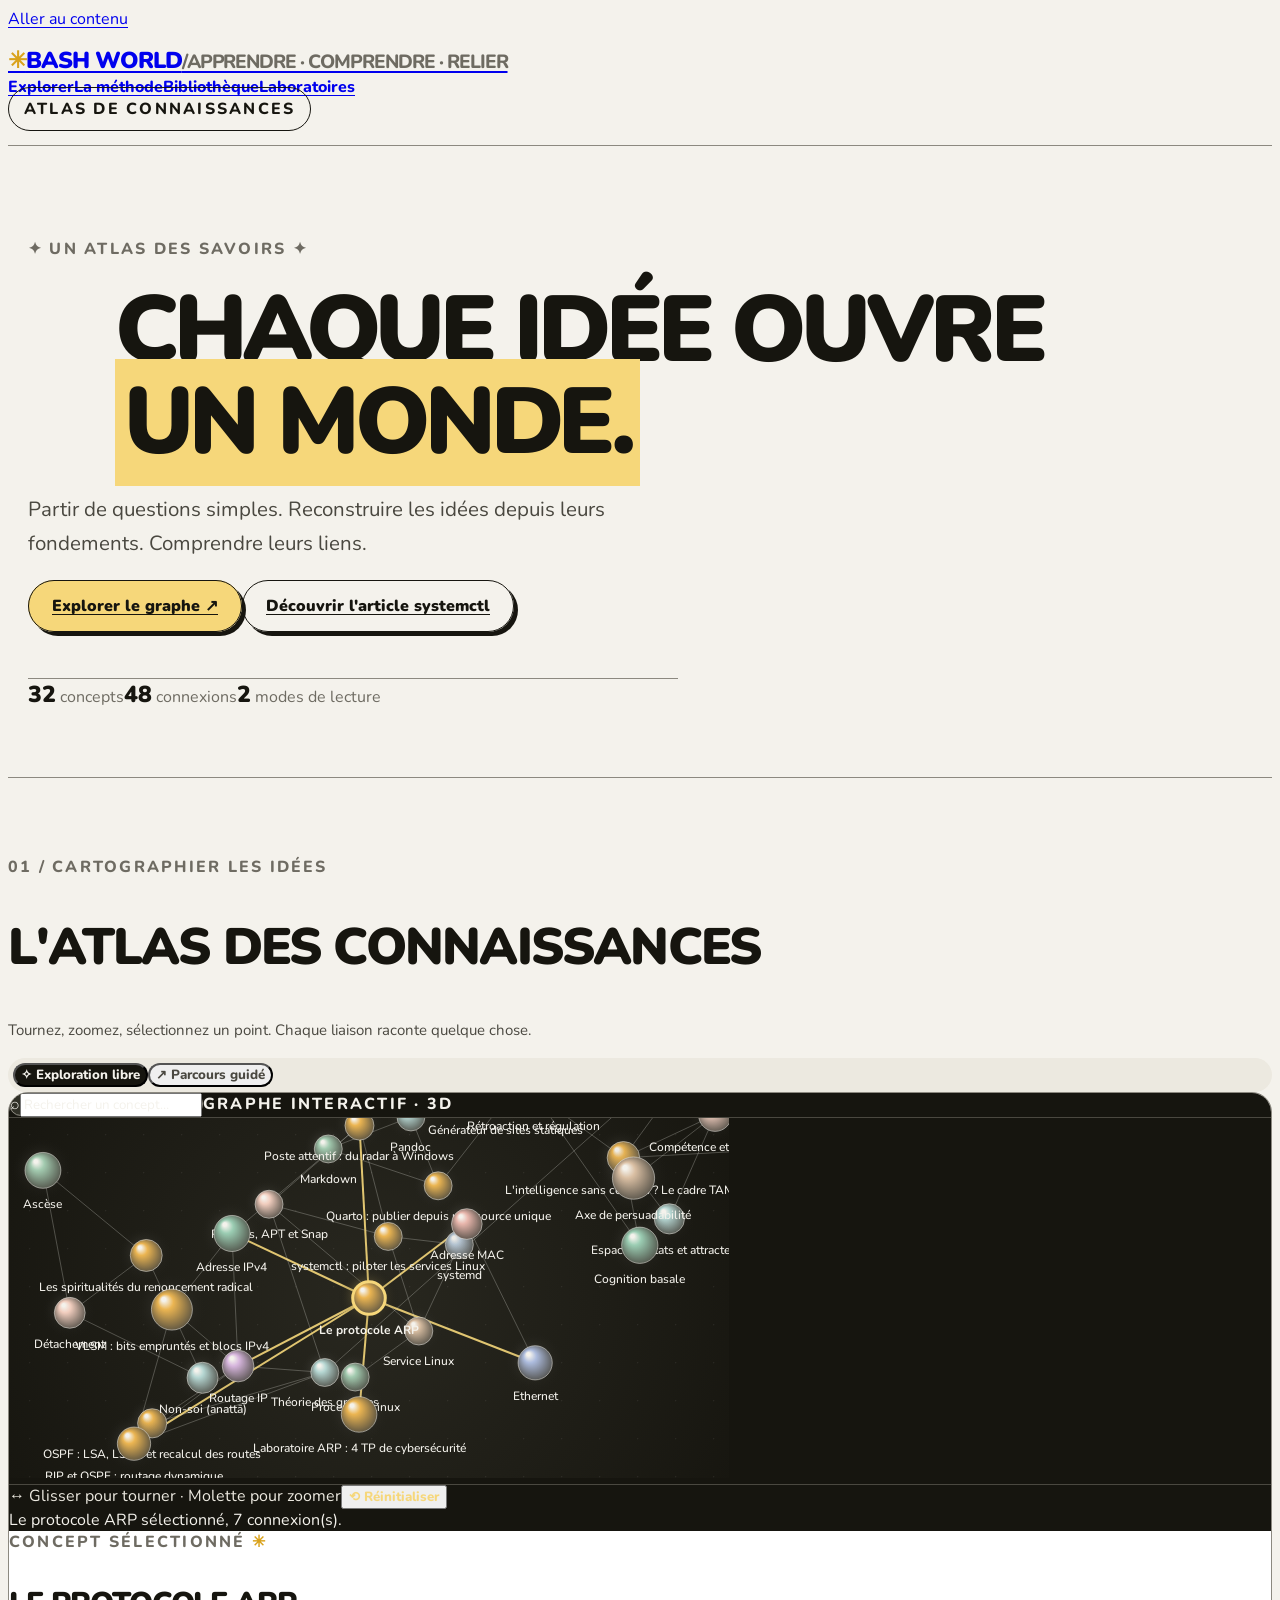
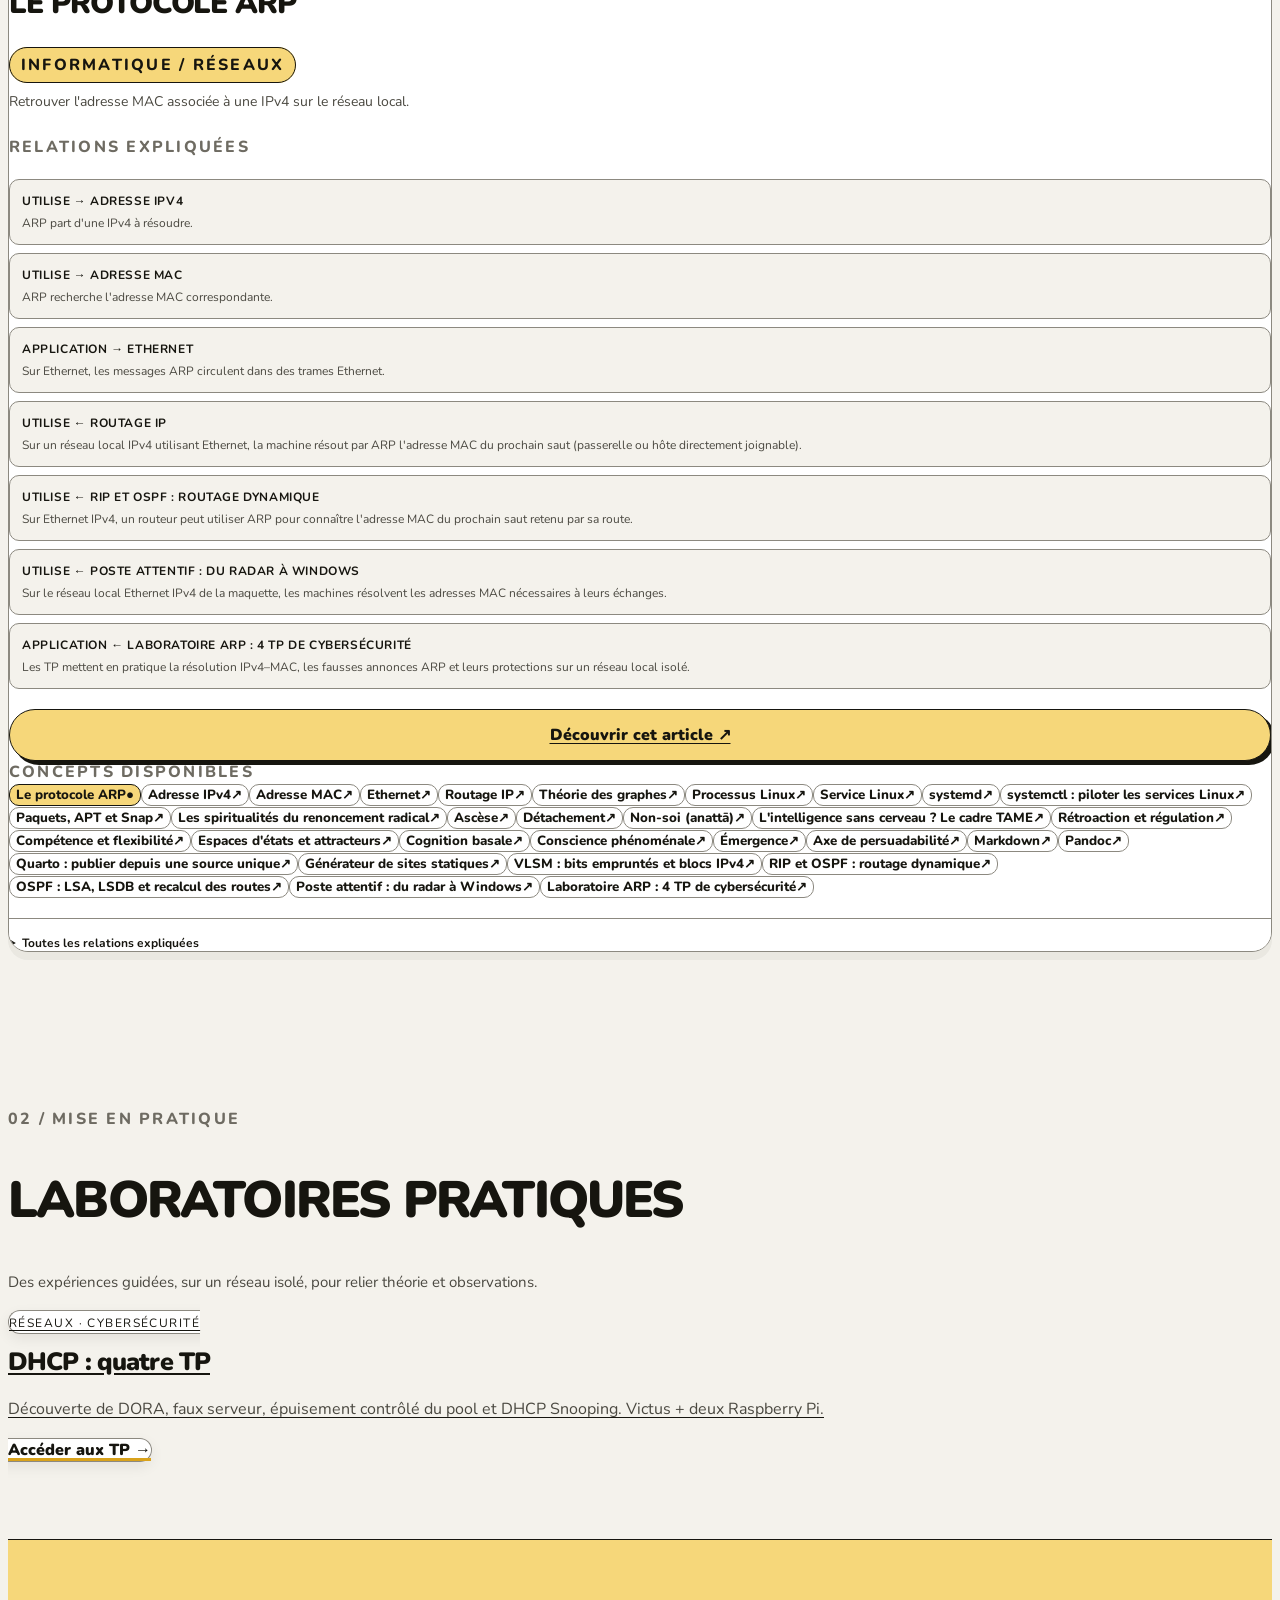
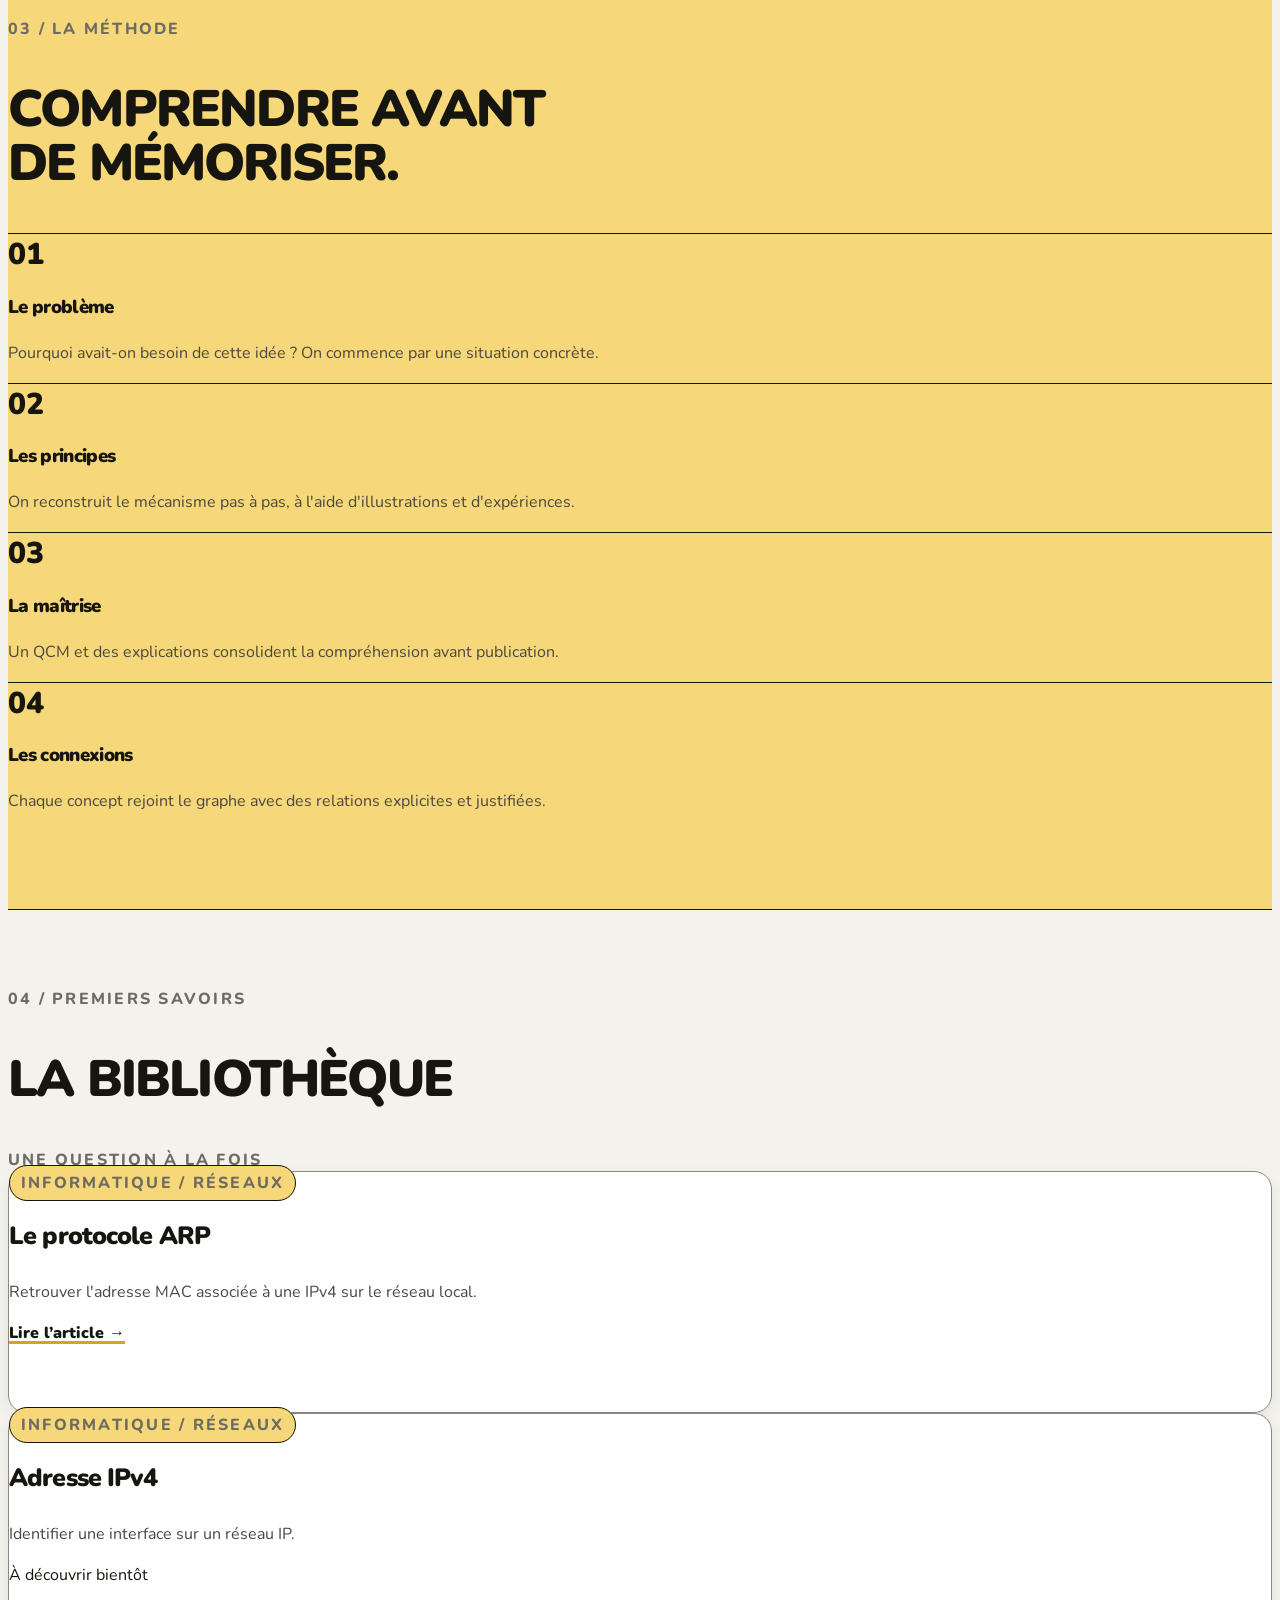
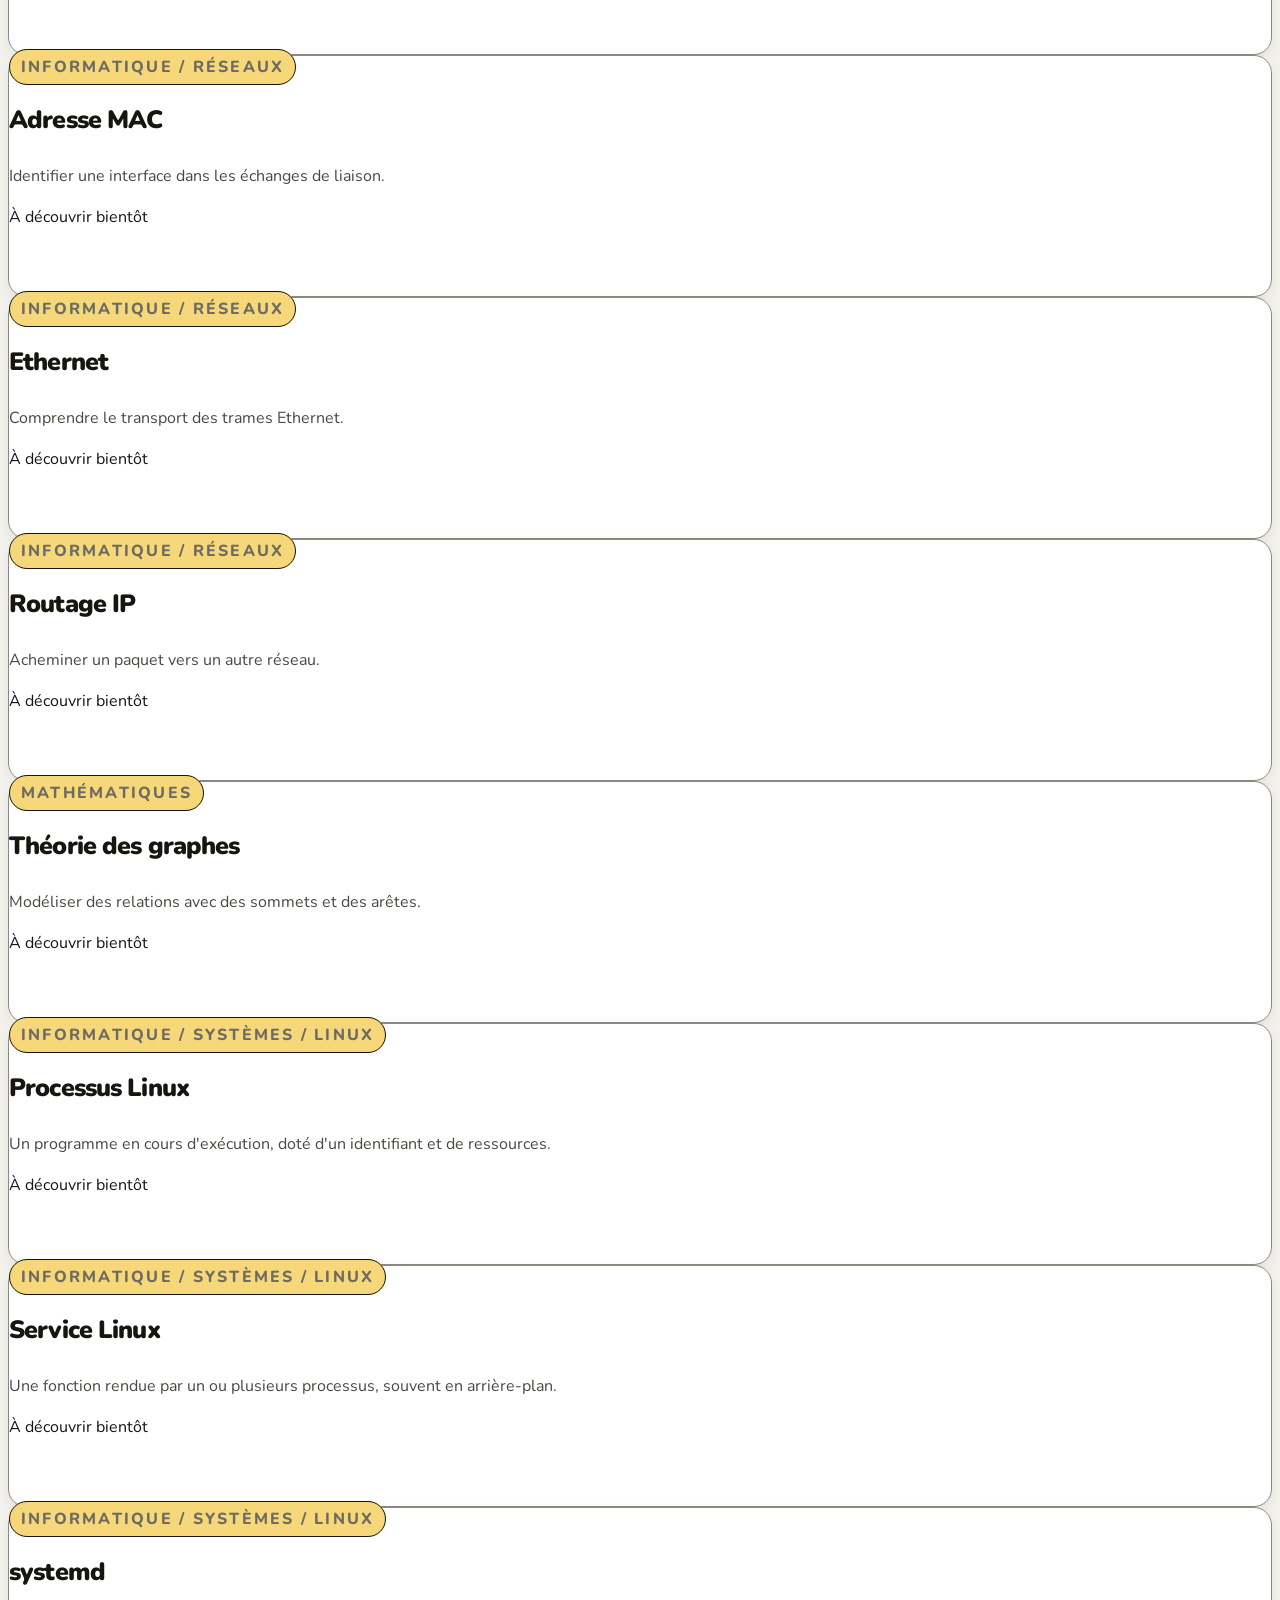
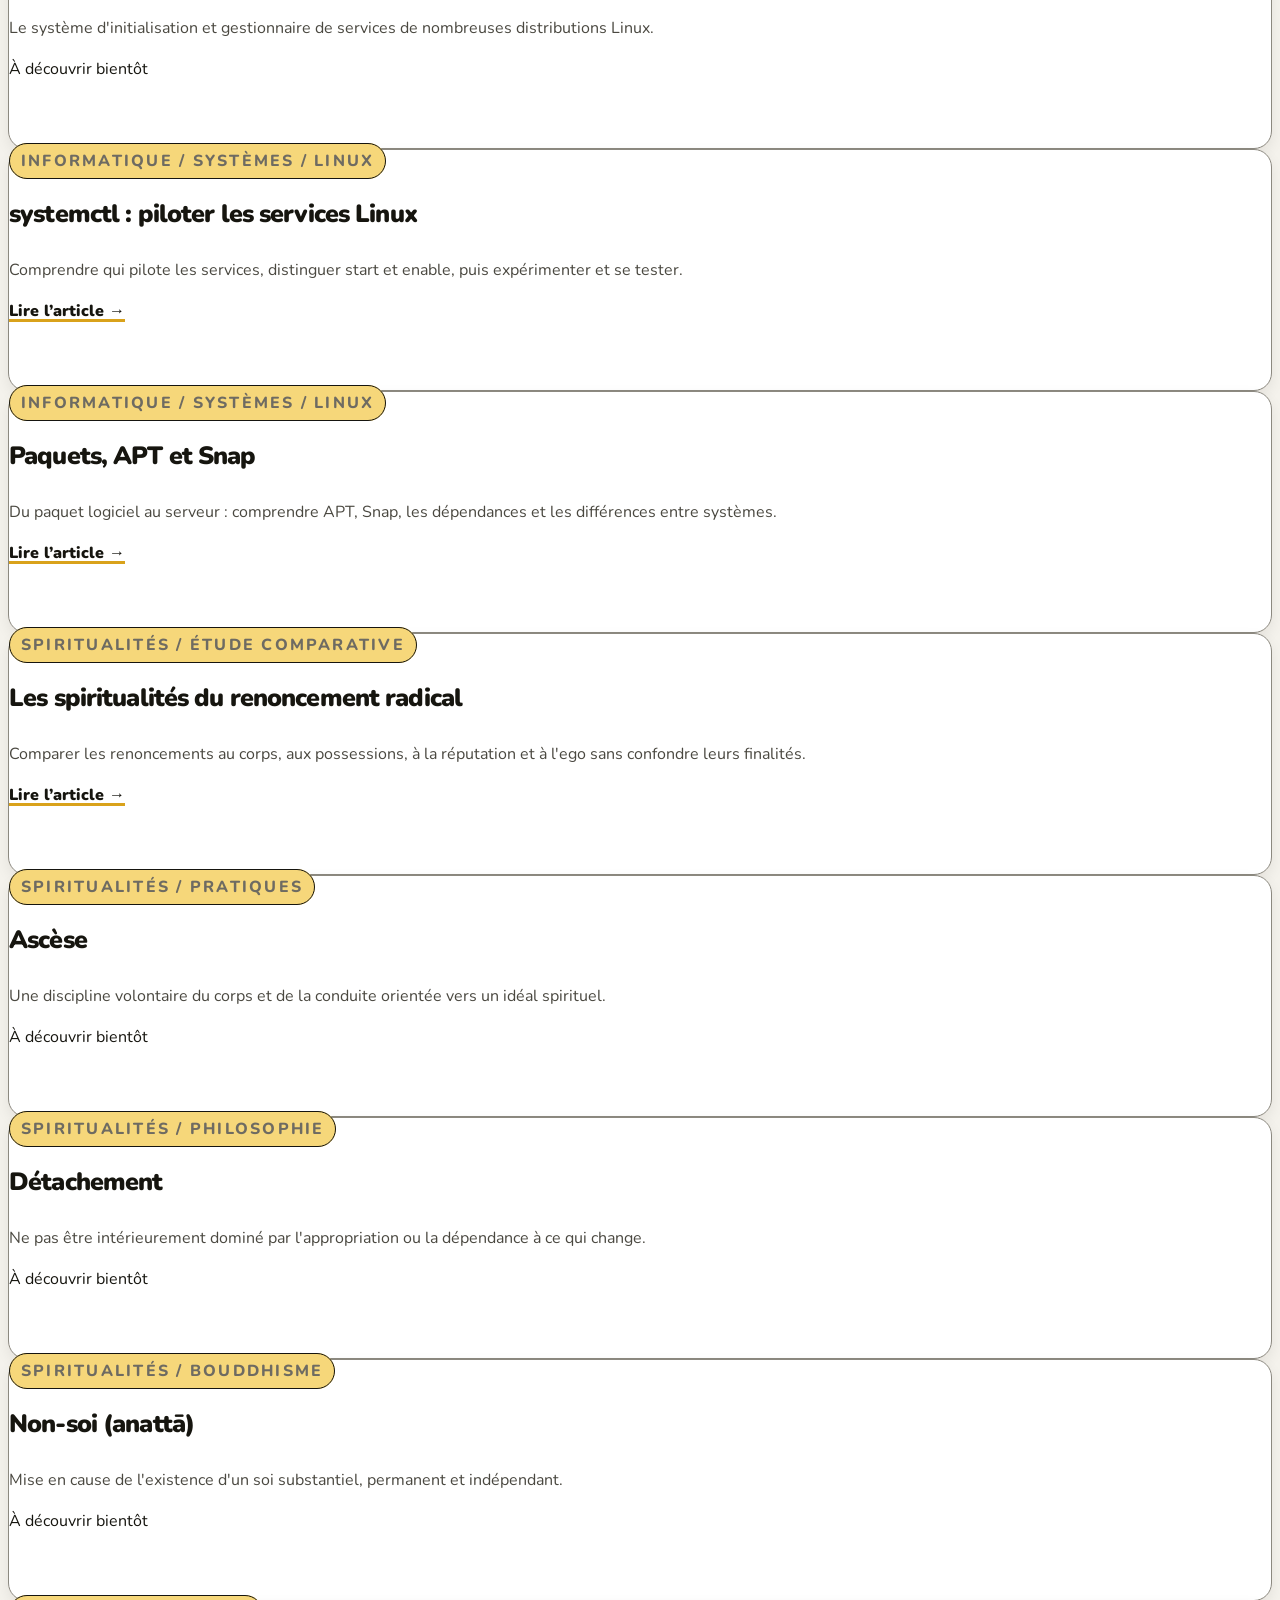
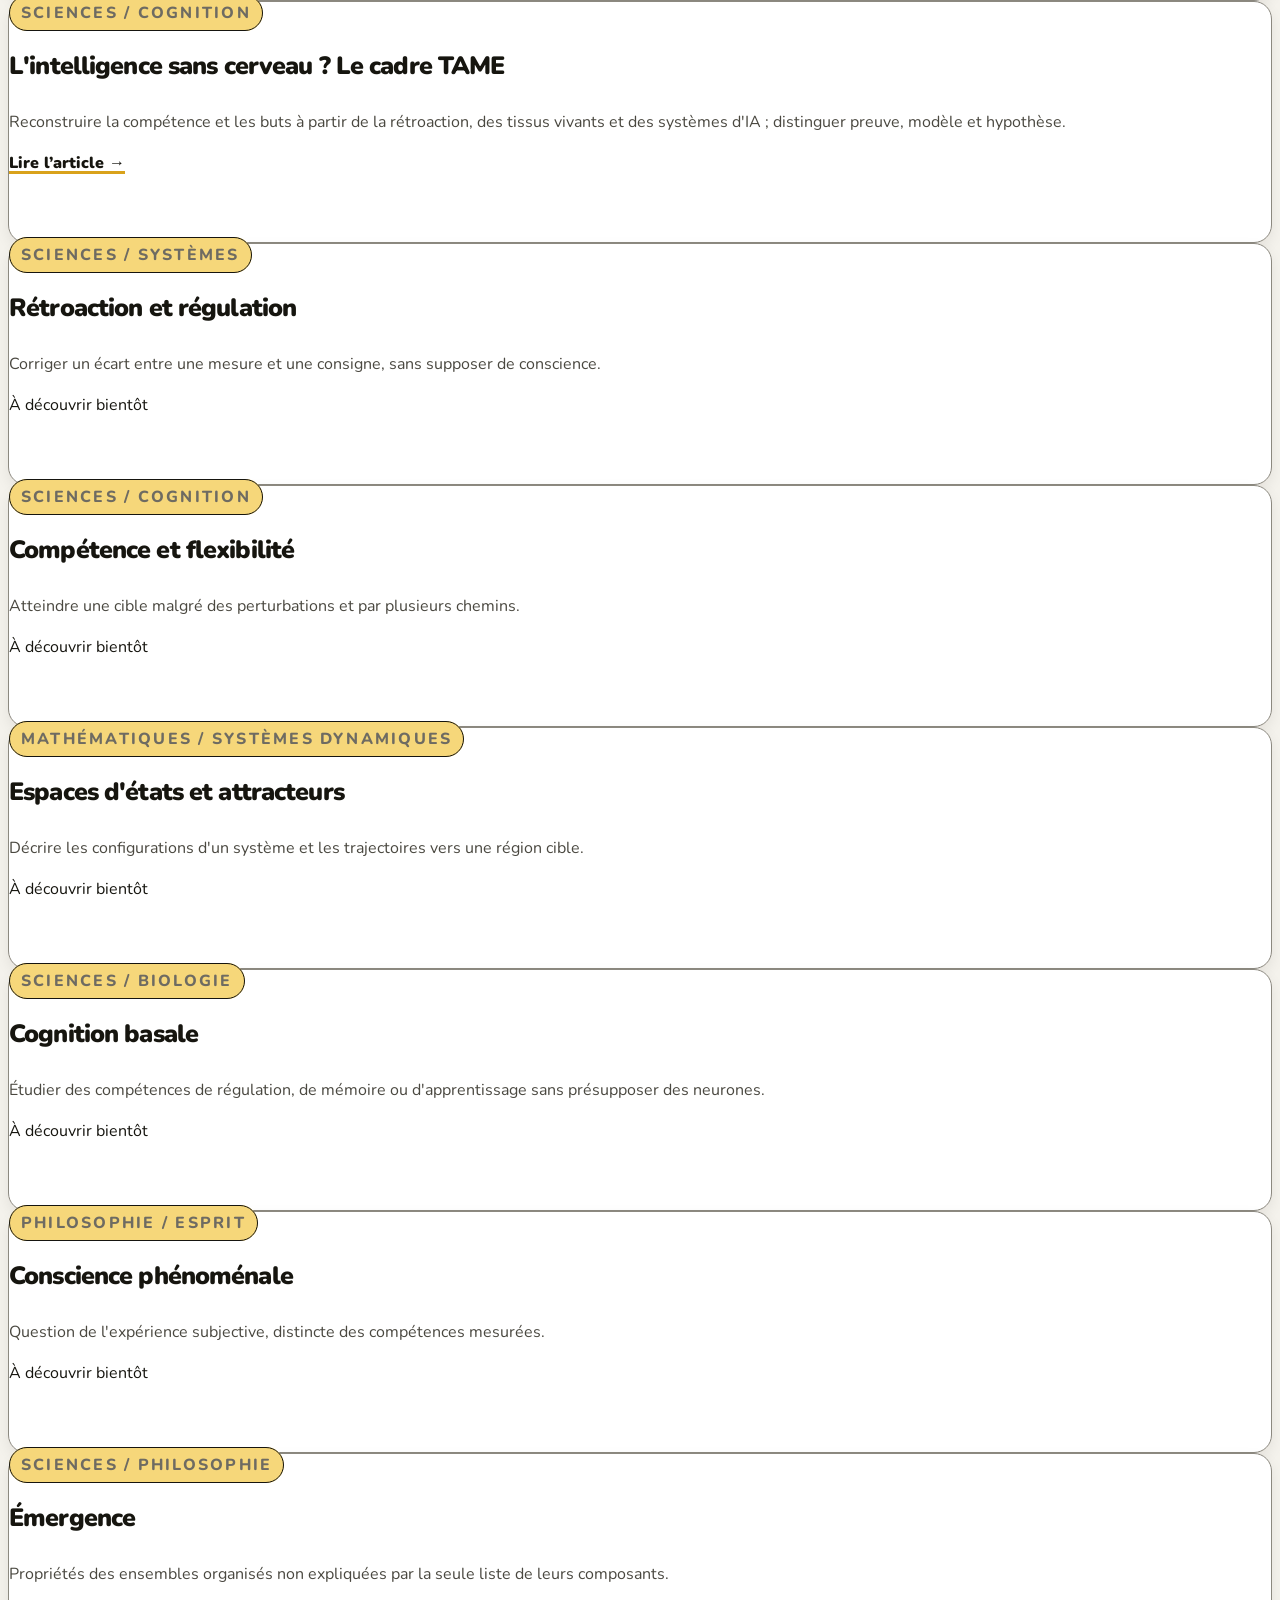
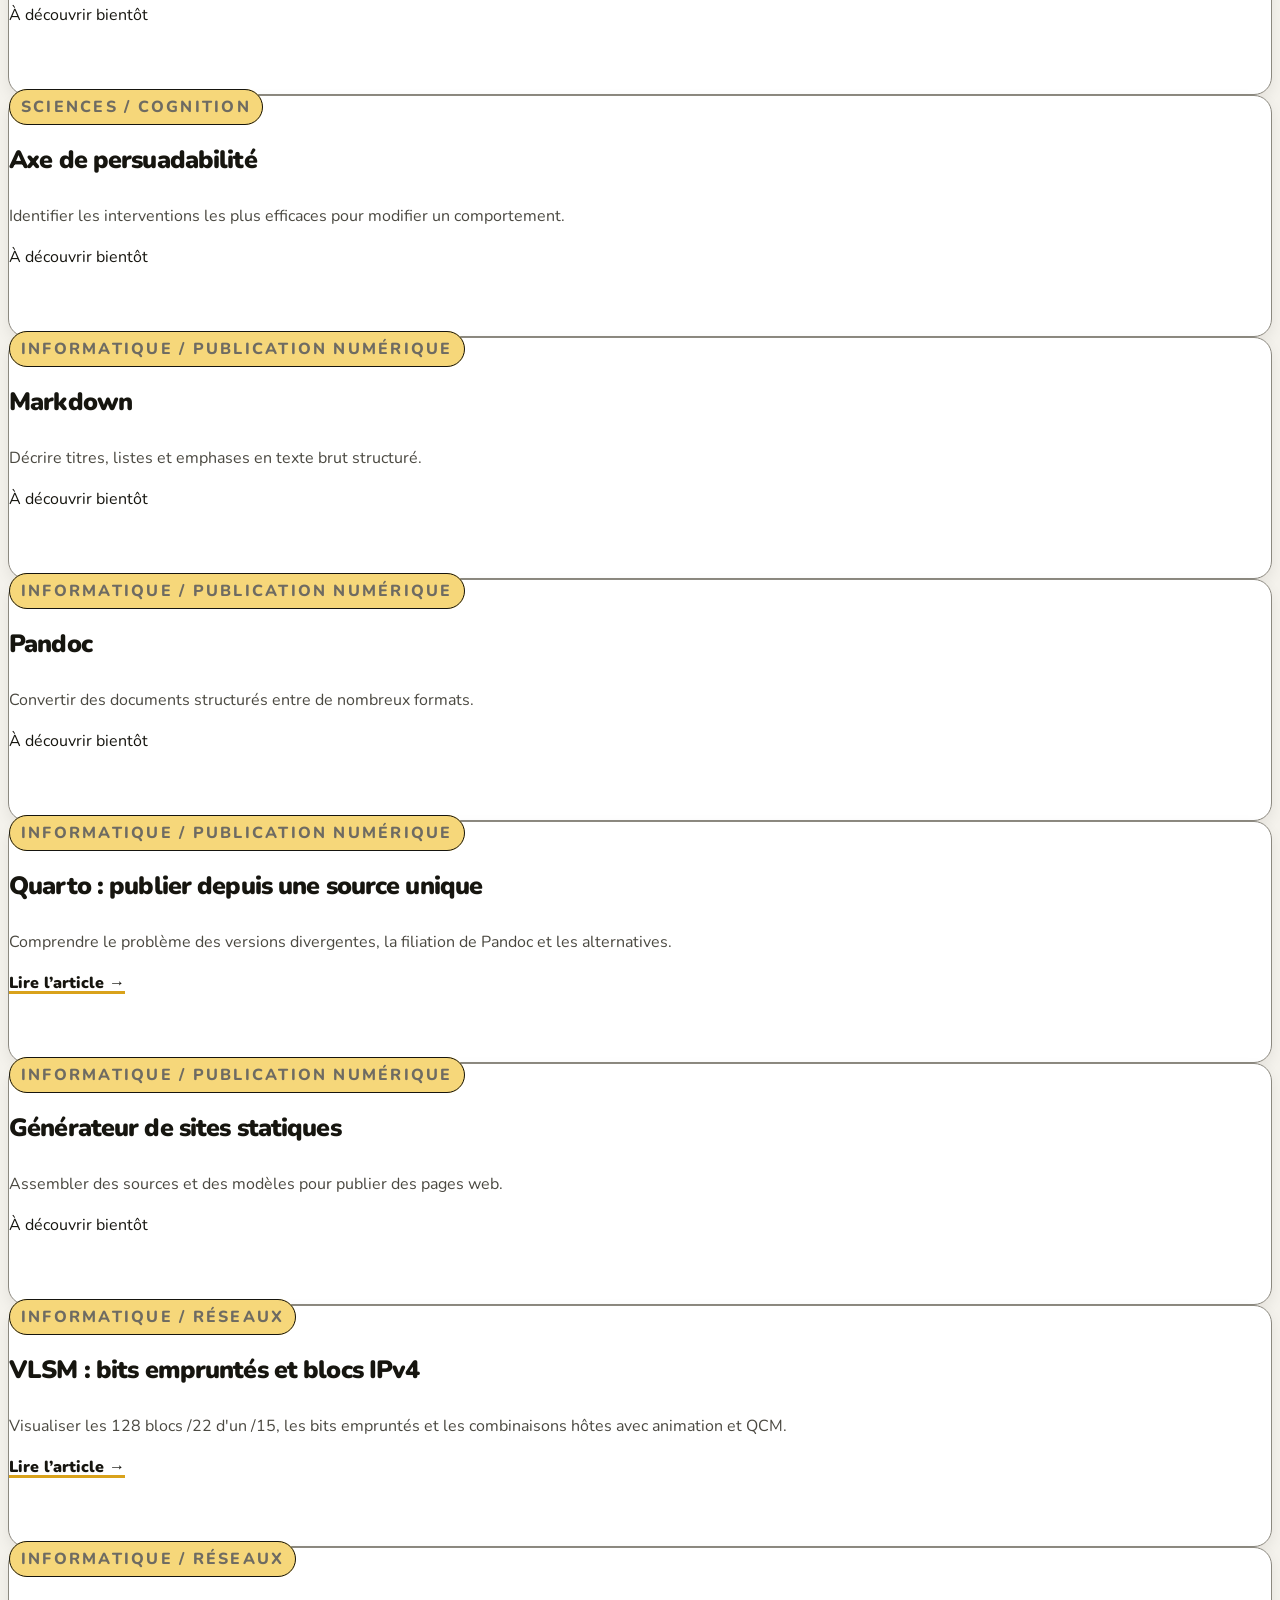
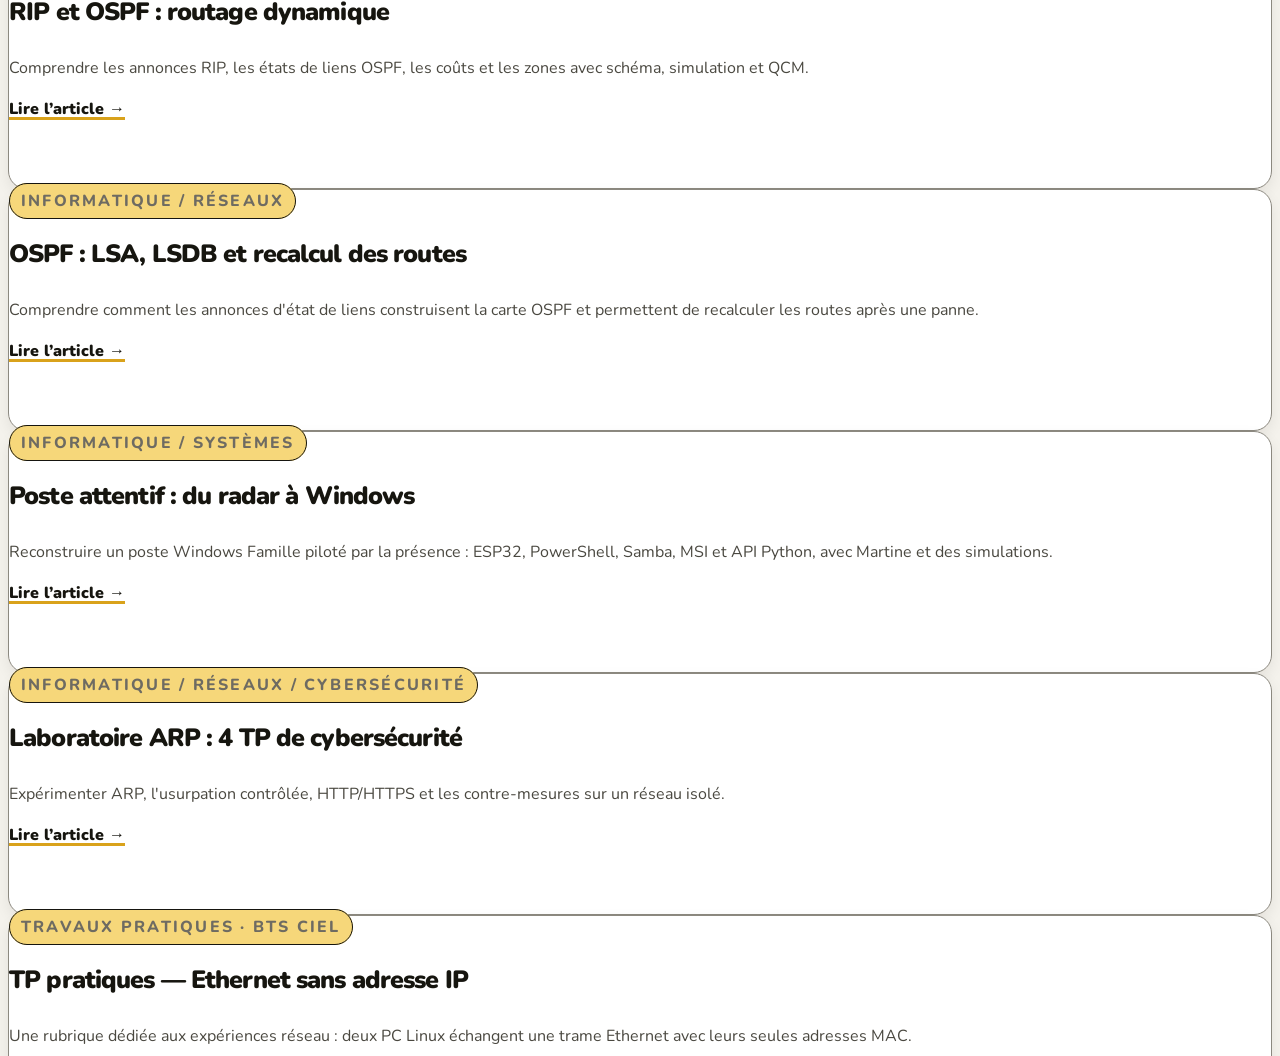
==== commit bfa65947: "design: finaliser l'identité Bash World sur l'accueil" ====
--- a/index.html
+++ b/index.html
@@ -1,8 +1,8 @@
 <!doctype html>
-<html lang="fr"><head><meta charset="utf-8"><meta name="viewport" content="width=device-width,initial-scale=1"><meta name="theme-color" content="#F4F2EC"><meta name="description" content="Encyclopédia : une carte interactive de connaissances, à explorer ou à parcourir."><title>Encyclopédia — Apprendre, comprendre, relier</title><link rel="stylesheet" href="moteur/styles.css"></head>
-<body><a class="skip" href="#explorer">Aller au contenu</a><header class="site-header"><a class="brand" href="./" aria-label="Encyclopédia, accueil"><span class="brand-mark">✳</span><span>ENCYCLOPÉDIA<small>APPRENDRE · COMPRENDRE · RELIER</small></span></a><nav aria-label="Navigation principale"><a href="#explorer">Explorer</a><a href="#methode">La méthode</a><a href="#bibliotheque">Bibliothèque</a><a href="#laboratoires">Laboratoires</a></nav><span class="header-tag">ATLAS DE CONNAISSANCES</span></header>
-<main><section class="hero"><div class="eyebrow">✦ UNE ENCYCLOPÉDIE VIVANTE ✦</div><h1>CHAQUE IDÉE OUVRE<br><em>UN MONDE.</em></h1><p>Partir de questions simples. Reconstruire les idées depuis leurs fondements. Comprendre leurs liens.</p><div class="hero-actions"><a class="button gold" href="#explorer">Explorer le graphe <span aria-hidden="true">↗</span></a><a class="button outline" href="informatique/systemes/linux/systemctl/">Découvrir l'article systemctl</a></div><div class="hero-metrics"><span><strong id="count-concepts">—</strong> concepts</span><span><strong id="count-links">—</strong> connexions</span><span><strong>2</strong> modes de lecture</span></div></section>
+<html lang="fr"><head><meta charset="utf-8"><meta name="viewport" content="width=device-width,initial-scale=1"><meta name="theme-color" content="#F4F2EC"><meta name="description" content="Encyclopédia : une carte interactive de connaissances, à explorer ou à parcourir."><title>Bash World — Explorer, comprendre, relier</title><link rel="stylesheet" href="moteur/styles.css"></head>
+<body><a class="skip" href="#explorer">Aller au contenu</a><header class="site-header"><a class="brand" href="./" aria-label="Bash World, accueil"><span class="brand-mark">✳</span><span>BASH WORLD<small>/APPRENDRE · COMPRENDRE · RELIER</small></span></a><nav aria-label="Navigation principale"><a href="#explorer">Explorer</a><a href="#methode">La méthode</a><a href="#bibliotheque">Bibliothèque</a><a href="#laboratoires">Laboratoires</a></nav><span class="header-tag">ATLAS DE CONNAISSANCES</span></header>
+<main><section class="hero"><div class="eyebrow">✦ UN ATLAS DES SAVOIRS ✦</div><h1>CHAQUE IDÉE OUVRE<br><em>UN MONDE.</em></h1><p>Partir de questions simples. Reconstruire les idées depuis leurs fondements. Comprendre leurs liens.</p><div class="hero-actions"><a class="button gold" href="#explorer">Explorer le graphe <span aria-hidden="true">↗</span></a><a class="button outline" href="informatique/systemes/linux/systemctl/">Découvrir l'article systemctl</a></div><div class="hero-metrics"><span><strong id="count-concepts">—</strong> concepts</span><span><strong id="count-links">—</strong> connexions</span><span><strong>2</strong> modes de lecture</span></div></section>
 <section class="atlas-section" id="explorer" aria-labelledby="atlas-title"><div class="section-head"><div><div class="eyebrow">01 / CARTOGRAPHIER LES IDÉES</div><h2 id="atlas-title">L'atlas des connaissances</h2><p>Tournez, zoomez, sélectionnez un point. Chaque liaison raconte quelque chose.</p></div><div class="mode-switch" role="group" aria-label="Mode du graphe"><button id="mode-free" class="active" aria-pressed="true">✧ Exploration libre</button><button id="mode-guided" aria-pressed="false">↗ Parcours guidé</button></div></div><div class="atlas-layout"><div class="graph-shell"><div class="graph-topline"><label class="search-label"><span aria-hidden="true">⌕</span><input id="search" type="search" placeholder="Rechercher un concept…" aria-label="Rechercher un concept"></label><span class="live-dot">GRAPHE INTERACTIF · 3D</span></div><canvas id="graph" role="img" aria-label="Graphe tridimensionnel de concepts. Utilisez la liste à droite pour sélectionner les concepts."></canvas><div class="graph-footer"><span>↔ Glisser pour tourner · Molette pour zoomer</span><button id="reset-camera" class="text-button">⟲ Réinitialiser</button></div><div id="graph-status" class="sr-only" aria-live="polite"></div></div><aside class="inspector"><div class="inspector-kicker">CONCEPT SÉLECTIONNÉ <span class="asterisk">✳</span></div><div id="concept-card" aria-live="polite"></div><div class="related-heading">CONCEPTS DISPONIBLES</div><div id="concept-list" class="concept-list"></div><p id="search-empty" hidden>Aucun concept ne correspond à cette recherche.</p><details class="relation-directory"><summary>Toutes les relations expliquées</summary><ul id="all-relations"></ul></details></aside></div><div class="guide-note" id="guide-note" hidden><strong>Parcours guidé</strong><span id="guide-text">Sélectionnez un concept pour connaître ses prérequis.</span></div></section>
 <section class="library-section" id="laboratoires" aria-labelledby="lab-heading"><div class="eyebrow">02 / MISE EN PRATIQUE</div><div class="section-head"><div><h2 id="lab-heading">Laboratoires pratiques</h2><p>Des expériences guidées, sur un réseau isolé, pour relier théorie et observations.</p></div></div><div class="library-grid"><a class="lab-tile" href="laboratoires/dhcp/" ><span style="font-size:12px;letter-spacing:.12em">RÉSEAUX · CYBERSÉCURITÉ</span><h3 style="margin:12px 0">DHCP : quatre TP</h3><p>Découverte de DORA, faux serveur, épuisement contrôlé du pool et DHCP Snooping. Victus + deux Raspberry Pi.</p><strong>Accéder aux TP →</strong></a></div></section>
 <section id="methode" class="method-section"><div class="eyebrow">03 / LA MÉTHODE</div><h2>COMPRENDRE AVANT<br><em>DE MÉMORISER.</em></h2><div class="steps"><article><span>01</span><h3>Le problème</h3><p>Pourquoi avait-on besoin de cette idée ? On commence par une situation concrète.</p></article><article><span>02</span><h3>Les principes</h3><p>On reconstruit le mécanisme pas à pas, à l'aide d'illustrations et d'expériences.</p></article><article><span>03</span><h3>La maîtrise</h3><p>Un QCM et des explications consolident la compréhension avant publication.</p></article><article><span>04</span><h3>Les connexions</h3><p>Chaque concept rejoint le graphe avec des relations explicites et justifiées.</p></article></div></section>
-<section id="bibliotheque" class="library-section"><div class="eyebrow">04 / PREMIERS SAVOIRS</div><div class="section-head"><h2>La bibliothèque</h2><span class="library-note">LE SAVOIR SE CONSTRUIT UNE IDÉE À LA FOIS</span></div><div id="library-grid" class="library-grid"></div><article class="library-card" class="library-card-extra"><span class="pill">TRAVAUX PRATIQUES · BTS CIEL</span><h3>TP pratiques — Ethernet sans adresse IP</h3><p>Une rubrique dédiée aux expériences réseau : deux PC Linux échangent une trame Ethernet avec leurs seules adresses MAC.</p><a href="tp/">Accéder aux TP pratiques →</a></article></section></main><footer><span>✳ ENCYCLOPÉDIA</span><span>Une idée à la fois · Conçu pour apprendre en profondeur.</span></footer><script type="module" src="moteur/app.js"></script></body></html>+<section id="bibliotheque" class="library-section"><div class="eyebrow">04 / PREMIERS SAVOIRS</div><div class="section-head"><h2>La bibliothèque</h2><span class="library-note">UNE QUESTION À LA FOIS</span></div><div id="library-grid" class="library-grid"></div><article class="library-card" class="library-card-extra"><span class="pill">TRAVAUX PRATIQUES · BTS CIEL</span><h3>TP pratiques — Ethernet sans adresse IP</h3><p>Une rubrique dédiée aux expériences réseau : deux PC Linux échangent une trame Ethernet avec leurs seules adresses MAC.</p><a href="tp/">Accéder aux TP pratiques →</a></article></section></main><footer><span>✳ BASH WORLD</span><span>Une idée à la fois · Conçu pour apprendre en profondeur.</span></footer><script type="module" src="moteur/app.js"></script></body></html>
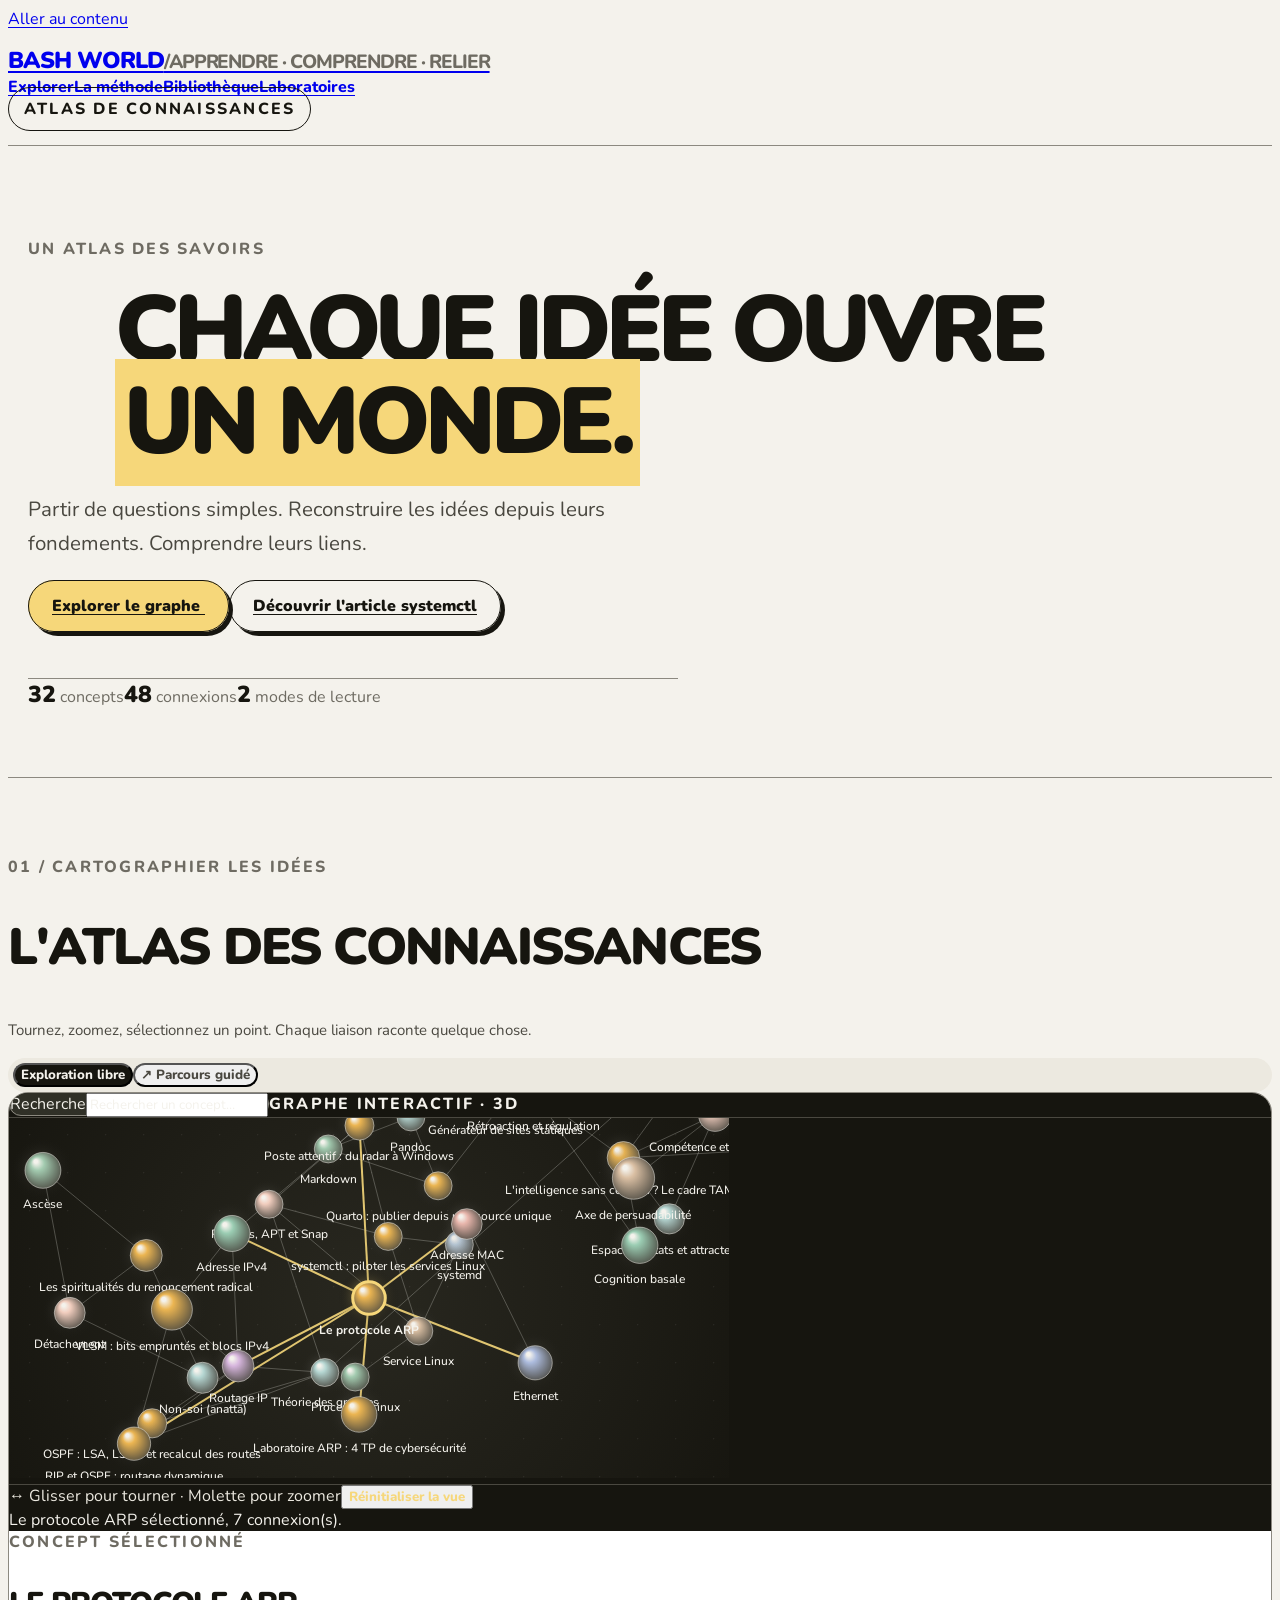
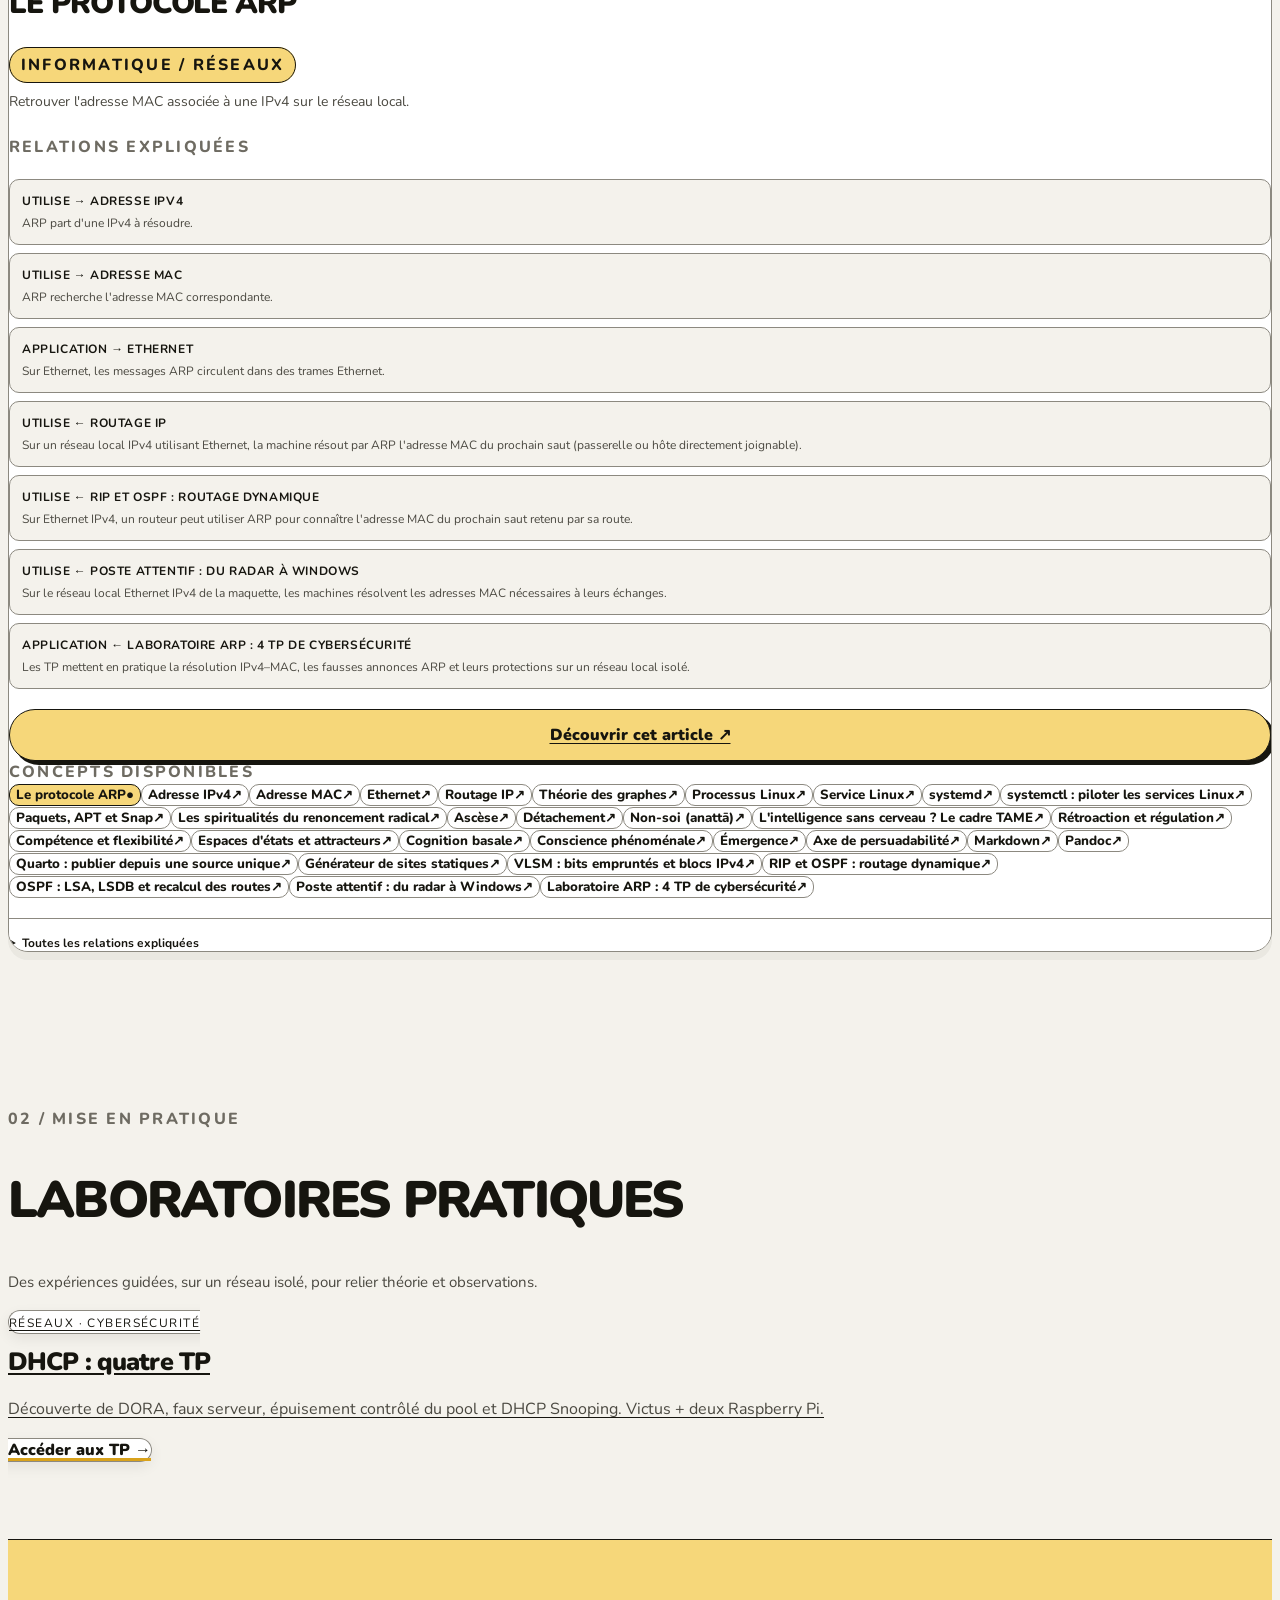
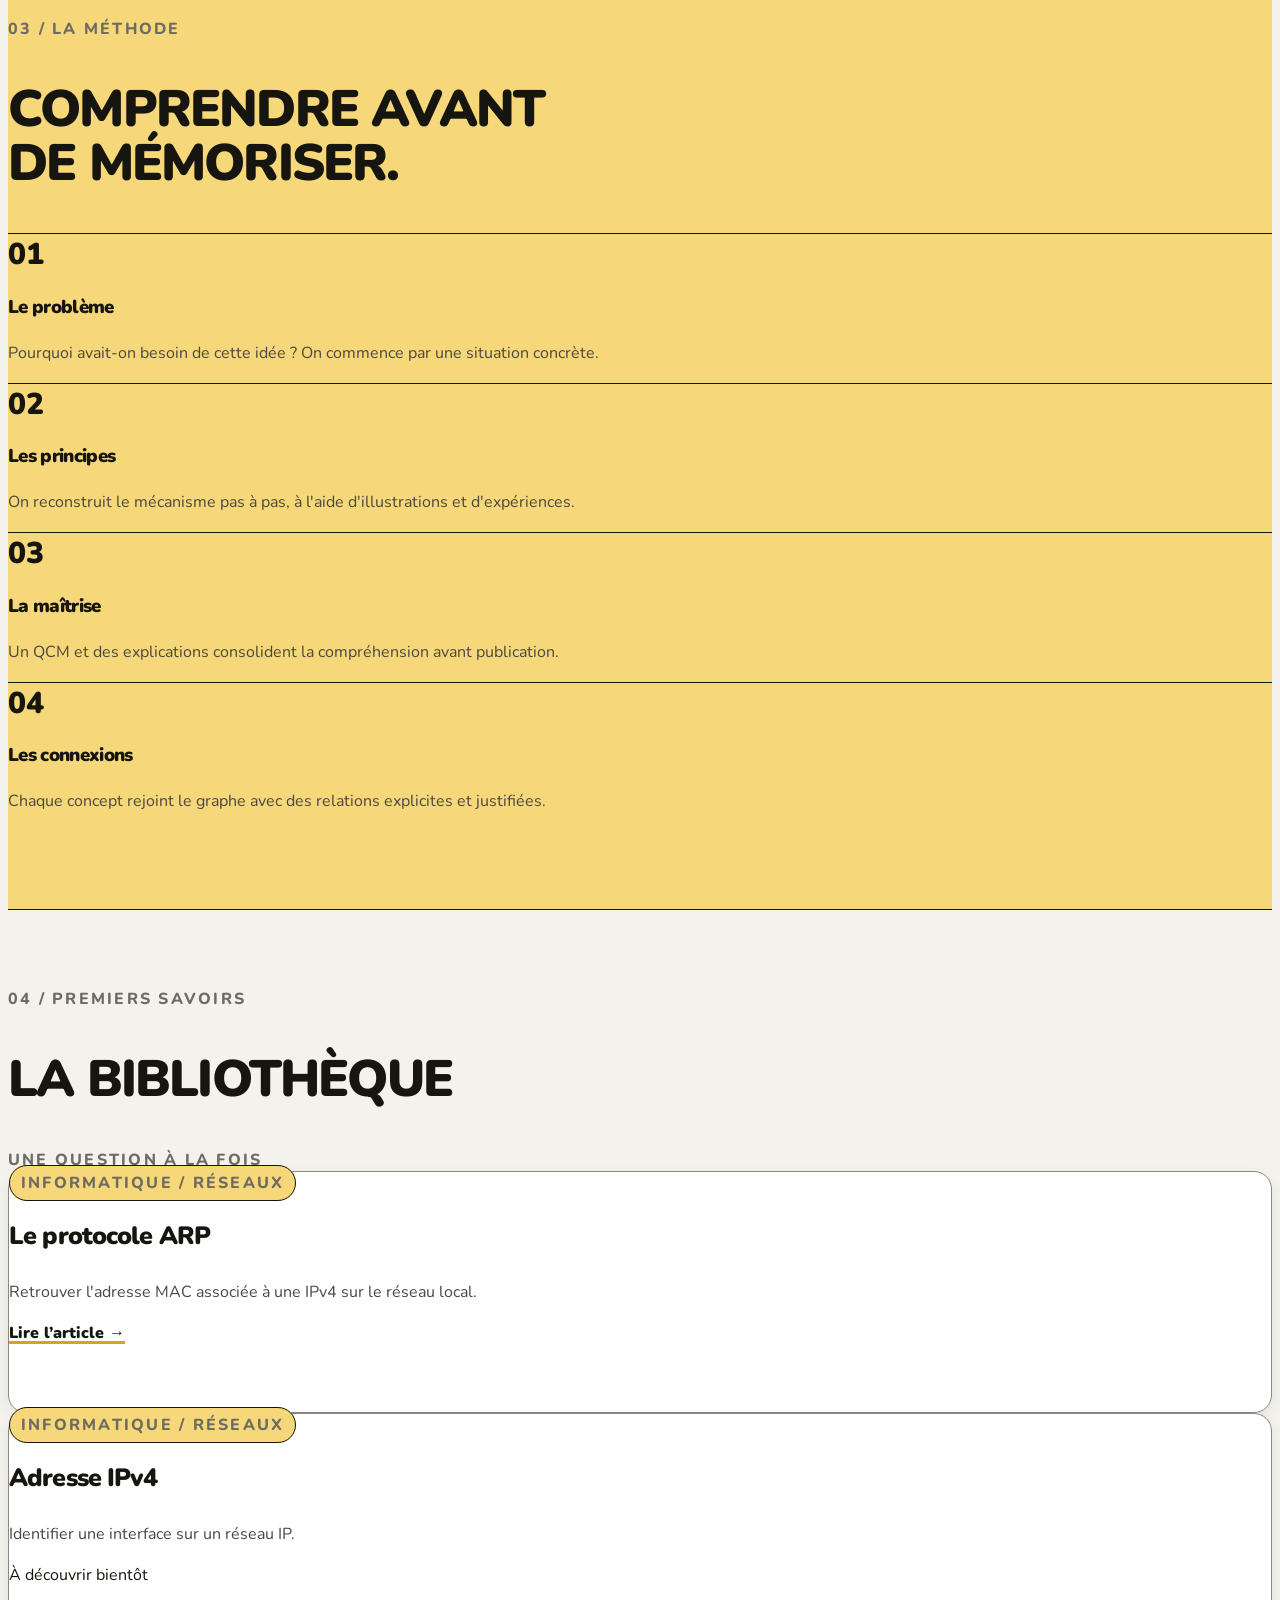
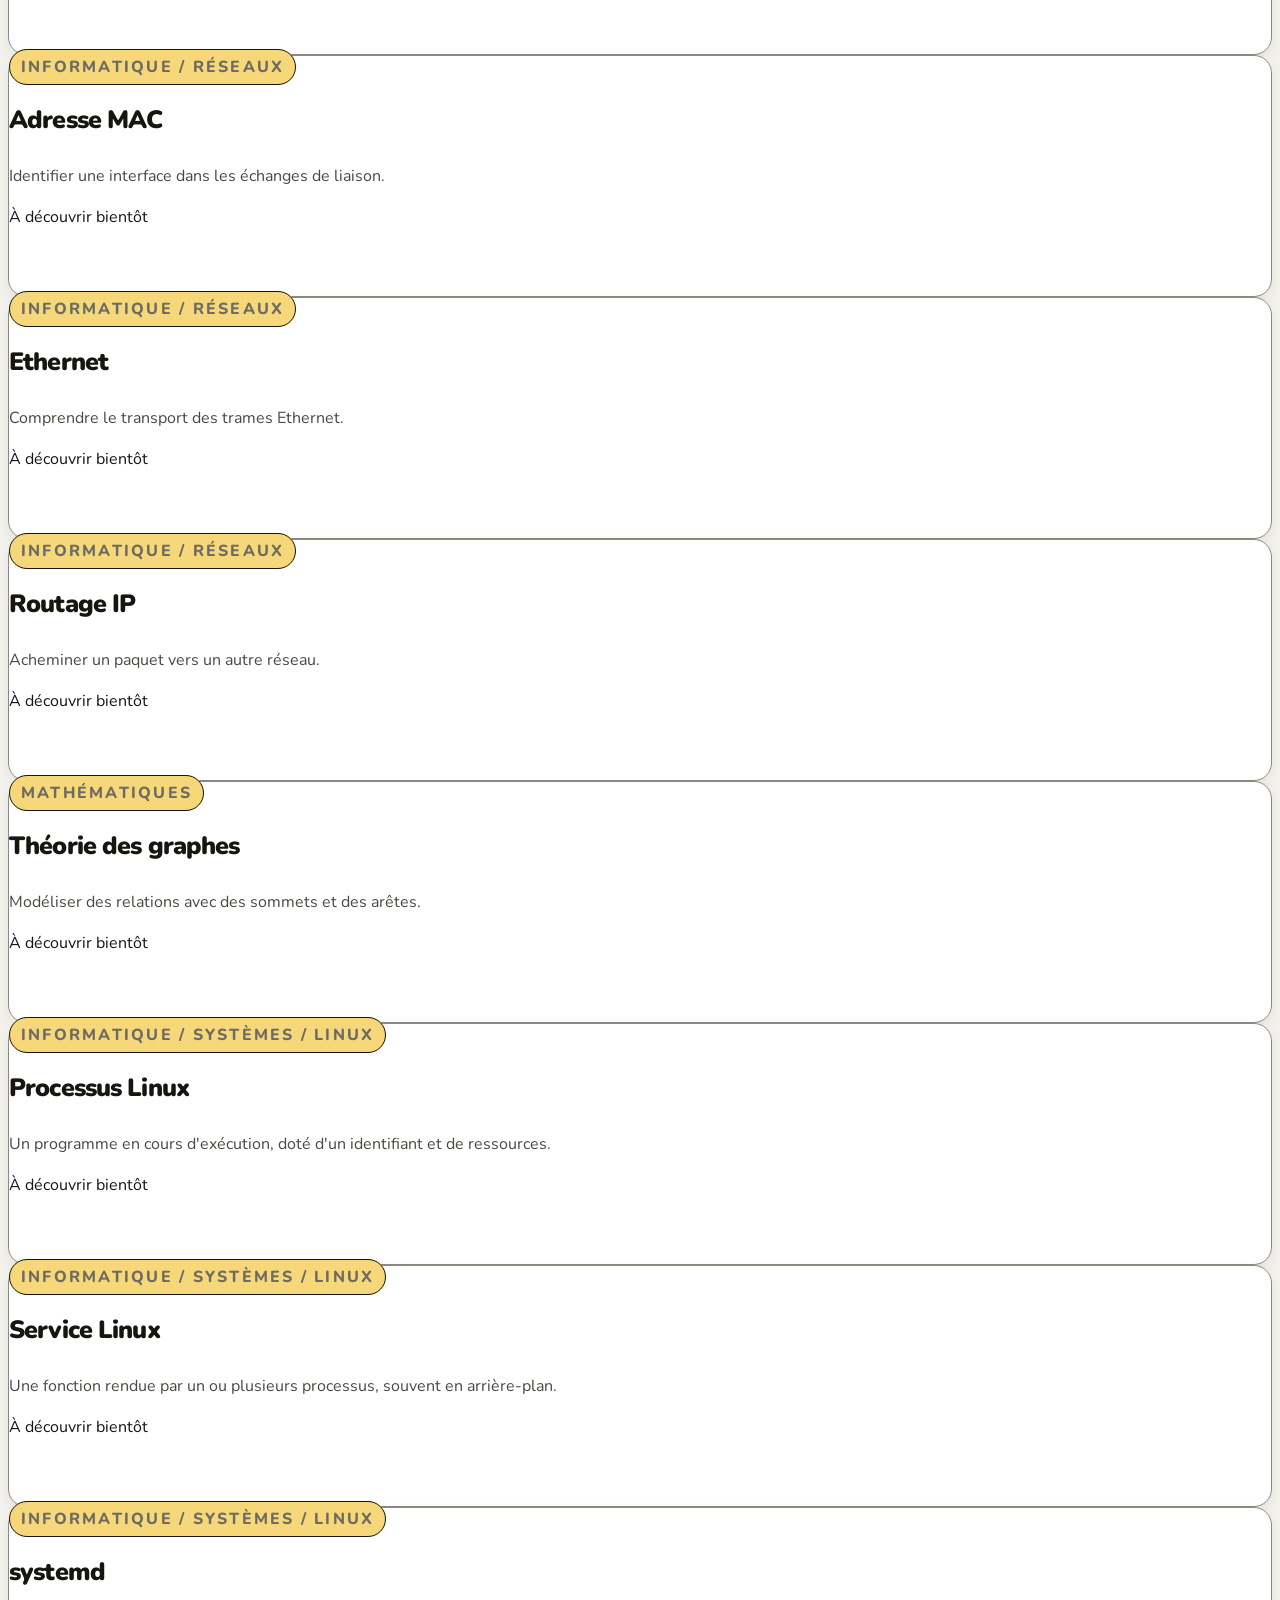
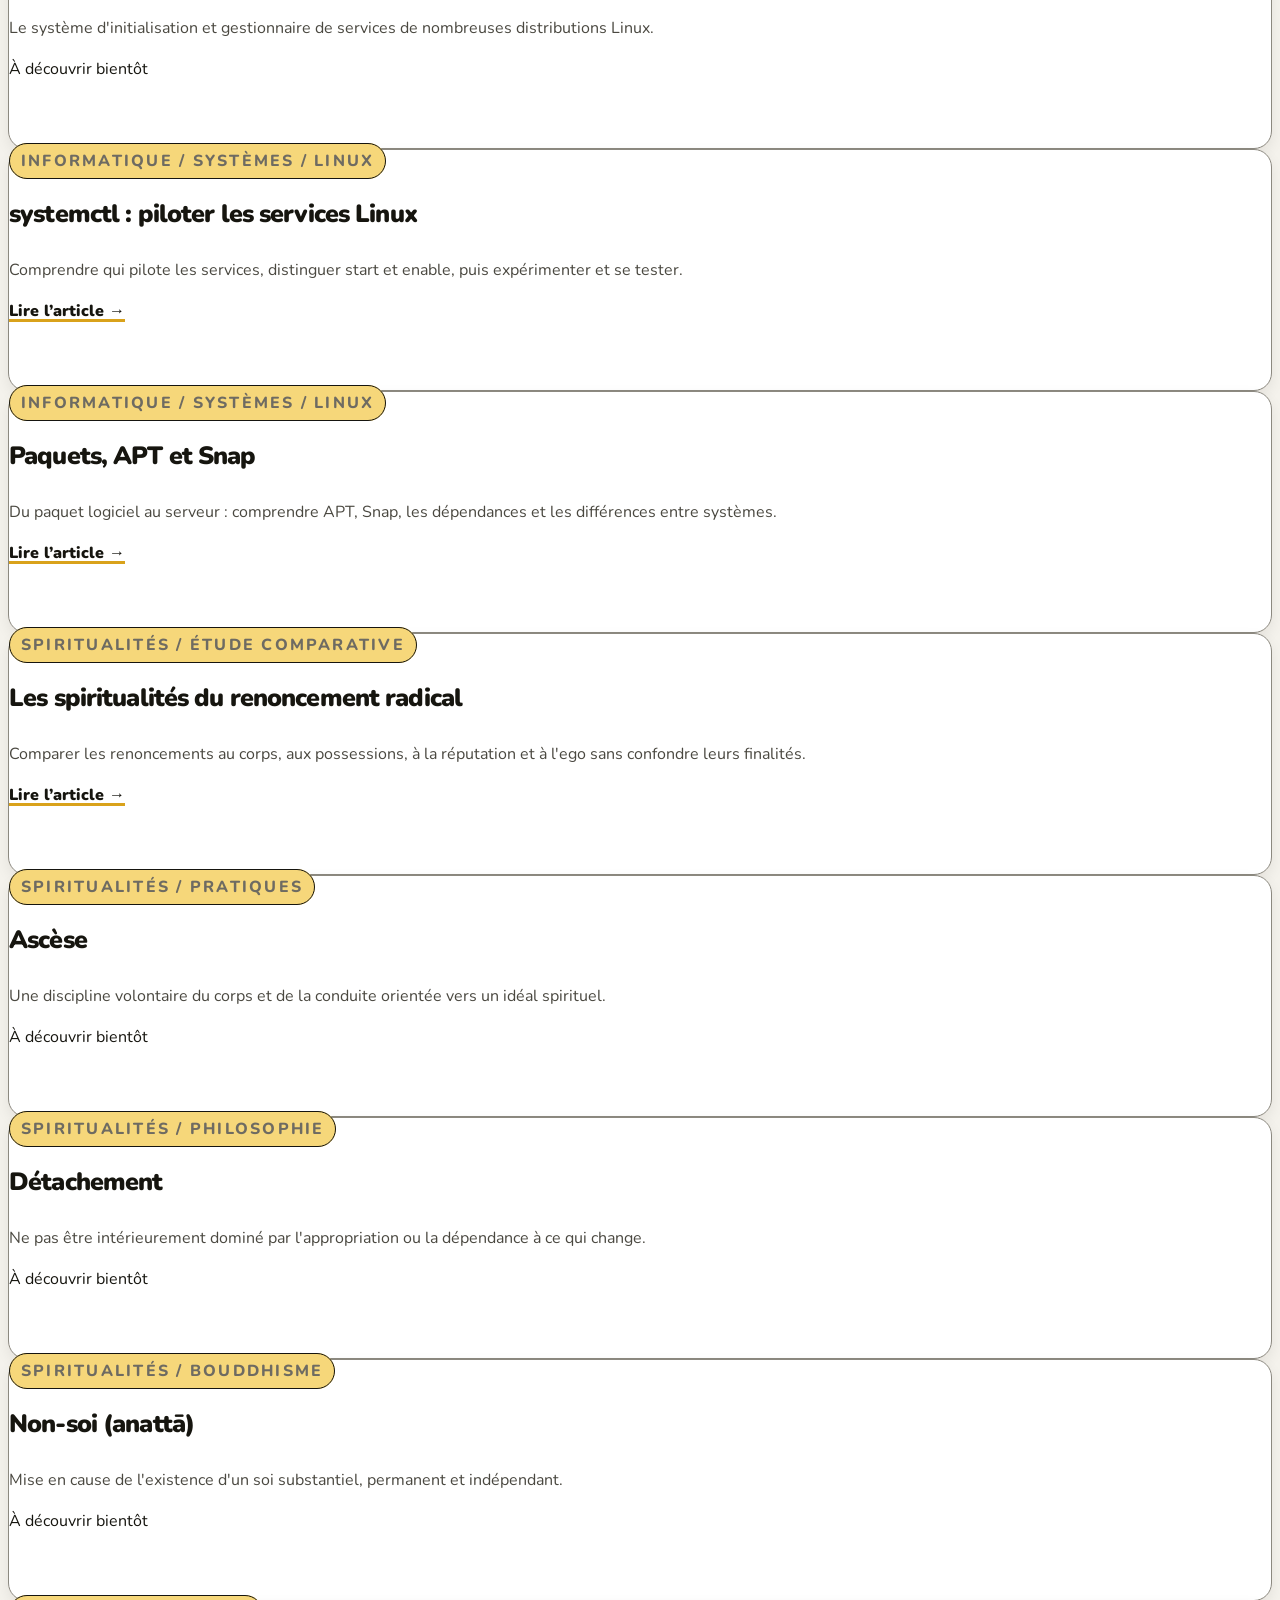
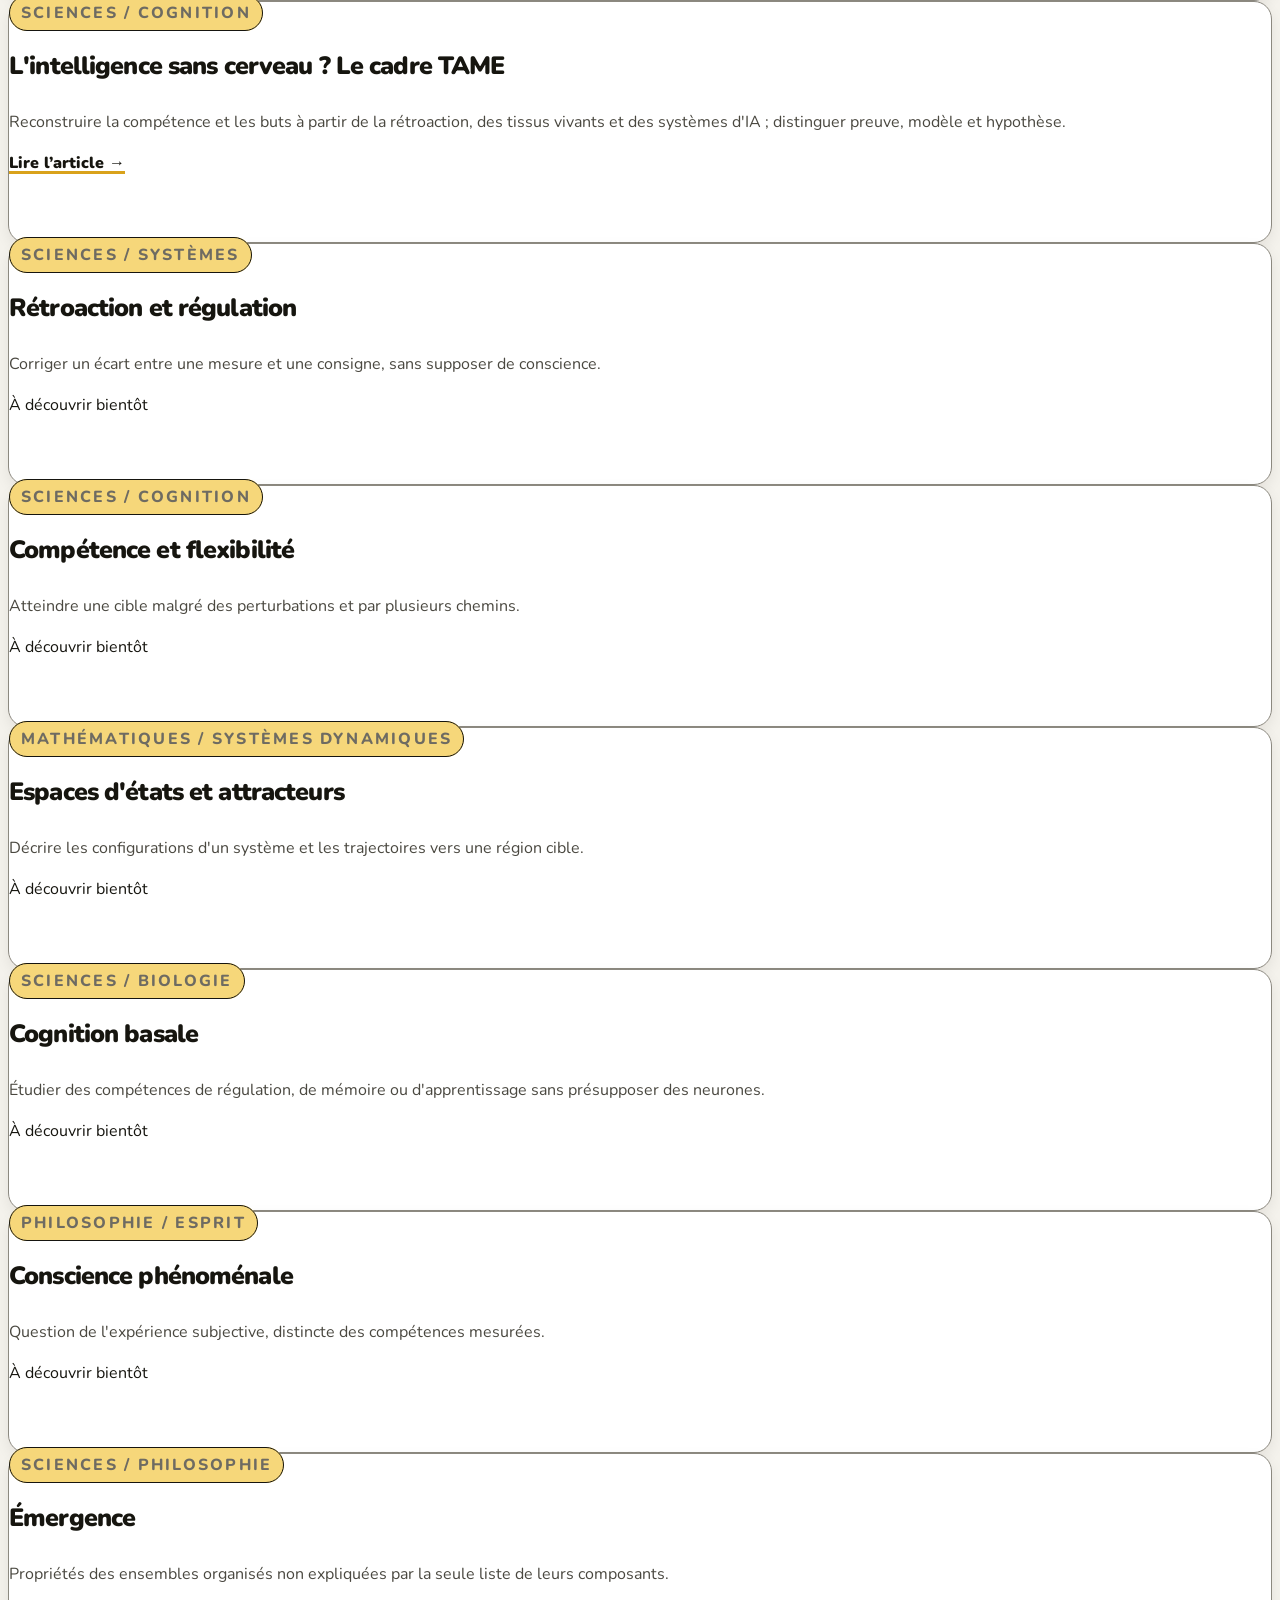
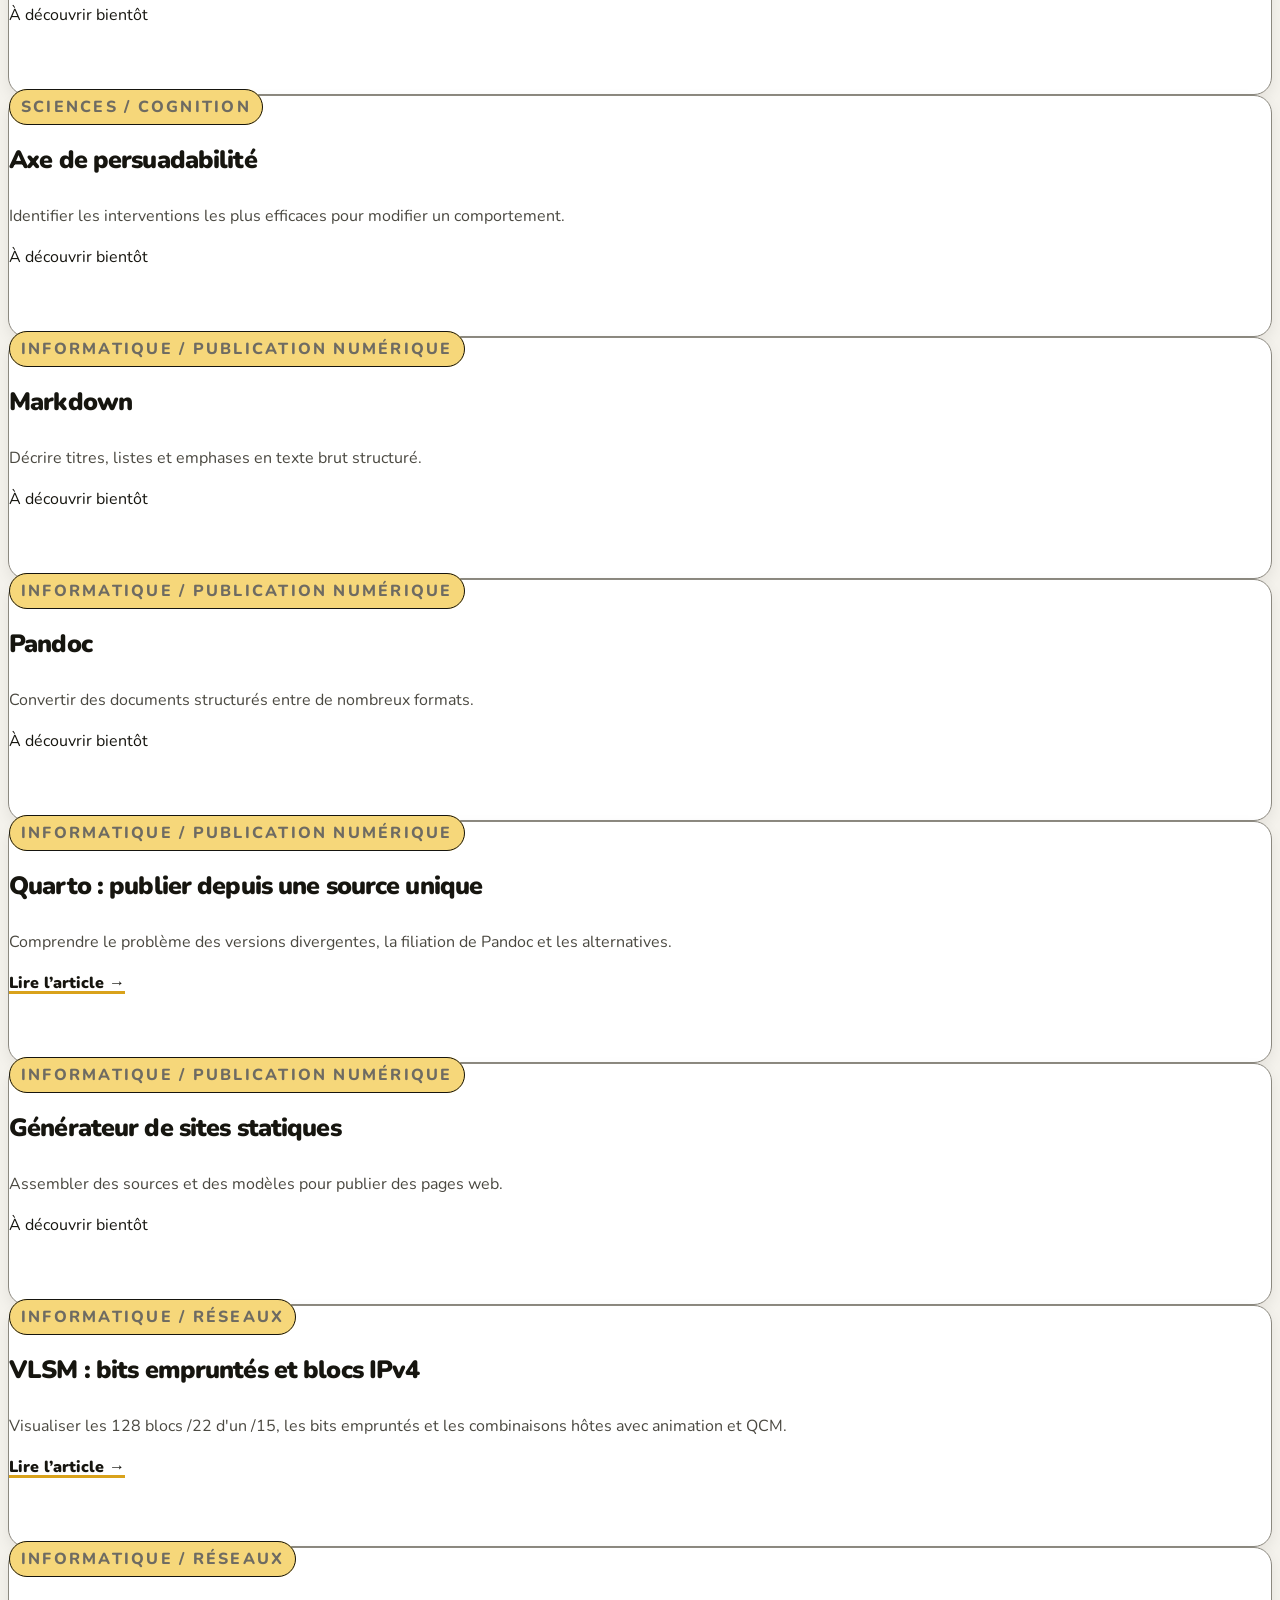
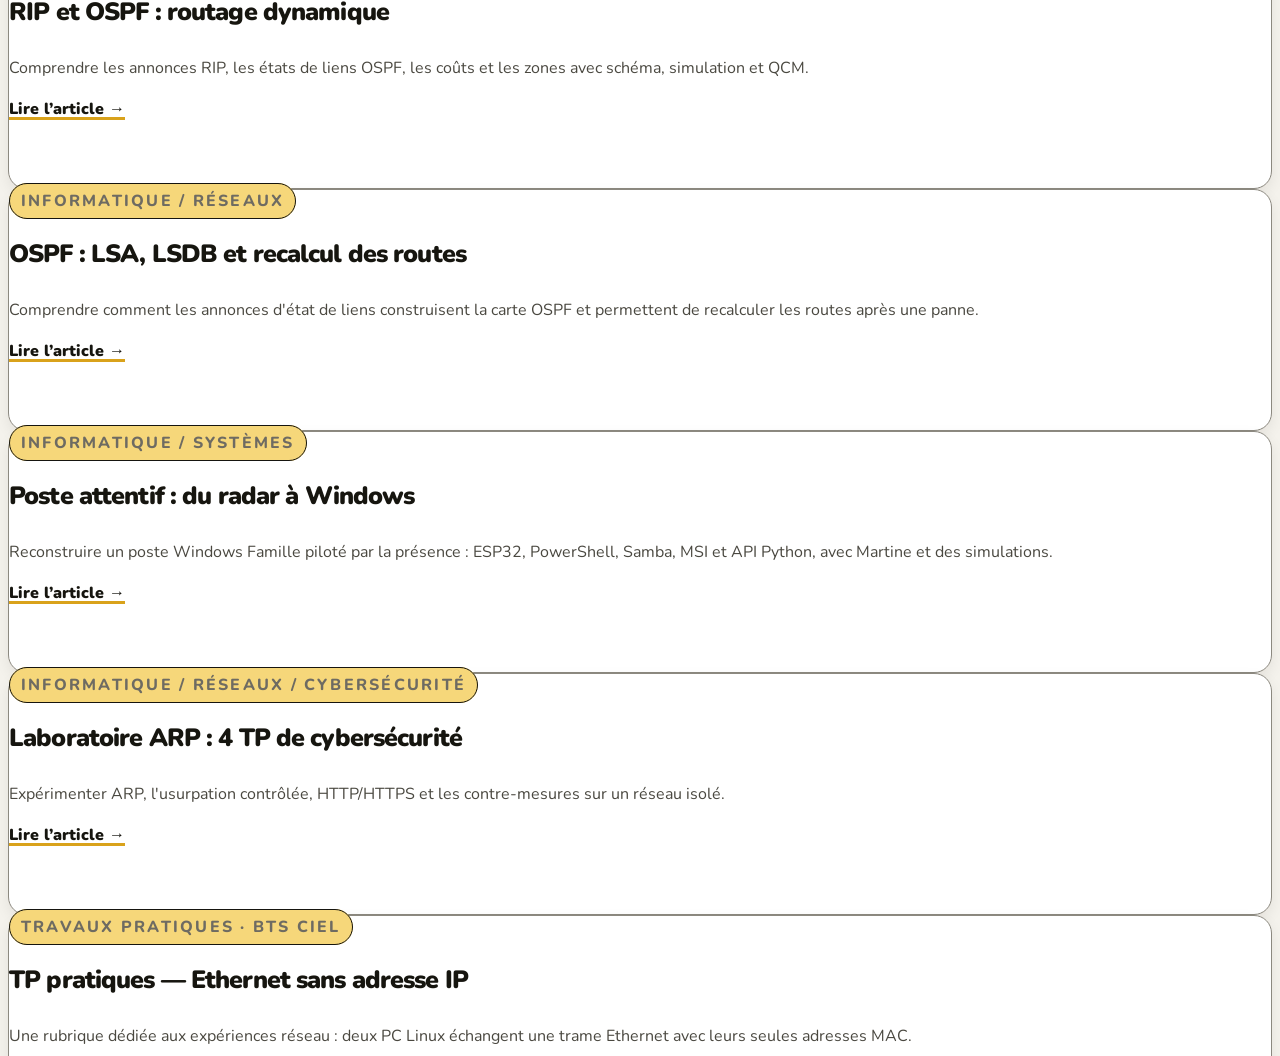
==== commit 1bab0e86: "design: supprimer les symboles décoratifs de index.html" ====
--- a/index.html
+++ b/index.html
@@ -1,8 +1,8 @@
 <!doctype html>
 <html lang="fr"><head><meta charset="utf-8"><meta name="viewport" content="width=device-width,initial-scale=1"><meta name="theme-color" content="#F4F2EC"><meta name="description" content="Encyclopédia : une carte interactive de connaissances, à explorer ou à parcourir."><title>Bash World — Explorer, comprendre, relier</title><link rel="stylesheet" href="moteur/styles.css"></head>
-<body><a class="skip" href="#explorer">Aller au contenu</a><header class="site-header"><a class="brand" href="./" aria-label="Bash World, accueil"><span class="brand-mark">✳</span><span>BASH WORLD<small>/APPRENDRE · COMPRENDRE · RELIER</small></span></a><nav aria-label="Navigation principale"><a href="#explorer">Explorer</a><a href="#methode">La méthode</a><a href="#bibliotheque">Bibliothèque</a><a href="#laboratoires">Laboratoires</a></nav><span class="header-tag">ATLAS DE CONNAISSANCES</span></header>
-<main><section class="hero"><div class="eyebrow">✦ UN ATLAS DES SAVOIRS ✦</div><h1>CHAQUE IDÉE OUVRE<br><em>UN MONDE.</em></h1><p>Partir de questions simples. Reconstruire les idées depuis leurs fondements. Comprendre leurs liens.</p><div class="hero-actions"><a class="button gold" href="#explorer">Explorer le graphe <span aria-hidden="true">↗</span></a><a class="button outline" href="informatique/systemes/linux/systemctl/">Découvrir l'article systemctl</a></div><div class="hero-metrics"><span><strong id="count-concepts">—</strong> concepts</span><span><strong id="count-links">—</strong> connexions</span><span><strong>2</strong> modes de lecture</span></div></section>
-<section class="atlas-section" id="explorer" aria-labelledby="atlas-title"><div class="section-head"><div><div class="eyebrow">01 / CARTOGRAPHIER LES IDÉES</div><h2 id="atlas-title">L'atlas des connaissances</h2><p>Tournez, zoomez, sélectionnez un point. Chaque liaison raconte quelque chose.</p></div><div class="mode-switch" role="group" aria-label="Mode du graphe"><button id="mode-free" class="active" aria-pressed="true">✧ Exploration libre</button><button id="mode-guided" aria-pressed="false">↗ Parcours guidé</button></div></div><div class="atlas-layout"><div class="graph-shell"><div class="graph-topline"><label class="search-label"><span aria-hidden="true">⌕</span><input id="search" type="search" placeholder="Rechercher un concept…" aria-label="Rechercher un concept"></label><span class="live-dot">GRAPHE INTERACTIF · 3D</span></div><canvas id="graph" role="img" aria-label="Graphe tridimensionnel de concepts. Utilisez la liste à droite pour sélectionner les concepts."></canvas><div class="graph-footer"><span>↔ Glisser pour tourner · Molette pour zoomer</span><button id="reset-camera" class="text-button">⟲ Réinitialiser</button></div><div id="graph-status" class="sr-only" aria-live="polite"></div></div><aside class="inspector"><div class="inspector-kicker">CONCEPT SÉLECTIONNÉ <span class="asterisk">✳</span></div><div id="concept-card" aria-live="polite"></div><div class="related-heading">CONCEPTS DISPONIBLES</div><div id="concept-list" class="concept-list"></div><p id="search-empty" hidden>Aucun concept ne correspond à cette recherche.</p><details class="relation-directory"><summary>Toutes les relations expliquées</summary><ul id="all-relations"></ul></details></aside></div><div class="guide-note" id="guide-note" hidden><strong>Parcours guidé</strong><span id="guide-text">Sélectionnez un concept pour connaître ses prérequis.</span></div></section>
+<body><a class="skip" href="#explorer">Aller au contenu</a><header class="site-header"><a class="brand" href="./" aria-label="Bash World, accueil"><span>BASH WORLD<small>/APPRENDRE · COMPRENDRE · RELIER</small></span></a><nav aria-label="Navigation principale"><a href="#explorer">Explorer</a><a href="#methode">La méthode</a><a href="#bibliotheque">Bibliothèque</a><a href="#laboratoires">Laboratoires</a></nav><span class="header-tag">ATLAS DE CONNAISSANCES</span></header>
+<main><section class="hero"><div class="eyebrow">UN ATLAS DES SAVOIRS </div><h1>CHAQUE IDÉE OUVRE<br><em>UN MONDE.</em></h1><p>Partir de questions simples. Reconstruire les idées depuis leurs fondements. Comprendre leurs liens.</p><div class="hero-actions"><a class="button gold" href="#explorer">Explorer le graphe </a><a class="button outline" href="informatique/systemes/linux/systemctl/">Découvrir l'article systemctl</a></div><div class="hero-metrics"><span><strong id="count-concepts">—</strong> concepts</span><span><strong id="count-links">—</strong> connexions</span><span><strong>2</strong> modes de lecture</span></div></section>
+<section class="atlas-section" id="explorer" aria-labelledby="atlas-title"><div class="section-head"><div><div class="eyebrow">01 / CARTOGRAPHIER LES IDÉES</div><h2 id="atlas-title">L'atlas des connaissances</h2><p>Tournez, zoomez, sélectionnez un point. Chaque liaison raconte quelque chose.</p></div><div class="mode-switch" role="group" aria-label="Mode du graphe"><button id="mode-free" class="active" aria-pressed="true">Exploration libre</button><button id="mode-guided" aria-pressed="false">↗ Parcours guidé</button></div></div><div class="atlas-layout"><div class="graph-shell"><div class="graph-topline"><label class="search-label"><span aria-hidden="true">Recherche</span><input id="search" type="search" placeholder="Rechercher un concept…" aria-label="Rechercher un concept"></label><span class="live-dot">GRAPHE INTERACTIF · 3D</span></div><canvas id="graph" role="img" aria-label="Graphe tridimensionnel de concepts. Utilisez la liste à droite pour sélectionner les concepts."></canvas><div class="graph-footer"><span>↔ Glisser pour tourner · Molette pour zoomer</span><button id="reset-camera" class="text-button">Réinitialiser la vue</button></div><div id="graph-status" class="sr-only" aria-live="polite"></div></div><aside class="inspector"><div class="inspector-kicker">CONCEPT SÉLECTIONNÉ </div><div id="concept-card" aria-live="polite"></div><div class="related-heading">CONCEPTS DISPONIBLES</div><div id="concept-list" class="concept-list"></div><p id="search-empty" hidden>Aucun concept ne correspond à cette recherche.</p><details class="relation-directory"><summary>Toutes les relations expliquées</summary><ul id="all-relations"></ul></details></aside></div><div class="guide-note" id="guide-note" hidden><strong>Parcours guidé</strong><span id="guide-text">Sélectionnez un concept pour connaître ses prérequis.</span></div></section>
 <section class="library-section" id="laboratoires" aria-labelledby="lab-heading"><div class="eyebrow">02 / MISE EN PRATIQUE</div><div class="section-head"><div><h2 id="lab-heading">Laboratoires pratiques</h2><p>Des expériences guidées, sur un réseau isolé, pour relier théorie et observations.</p></div></div><div class="library-grid"><a class="lab-tile" href="laboratoires/dhcp/" ><span style="font-size:12px;letter-spacing:.12em">RÉSEAUX · CYBERSÉCURITÉ</span><h3 style="margin:12px 0">DHCP : quatre TP</h3><p>Découverte de DORA, faux serveur, épuisement contrôlé du pool et DHCP Snooping. Victus + deux Raspberry Pi.</p><strong>Accéder aux TP →</strong></a></div></section>
 <section id="methode" class="method-section"><div class="eyebrow">03 / LA MÉTHODE</div><h2>COMPRENDRE AVANT<br><em>DE MÉMORISER.</em></h2><div class="steps"><article><span>01</span><h3>Le problème</h3><p>Pourquoi avait-on besoin de cette idée ? On commence par une situation concrète.</p></article><article><span>02</span><h3>Les principes</h3><p>On reconstruit le mécanisme pas à pas, à l'aide d'illustrations et d'expériences.</p></article><article><span>03</span><h3>La maîtrise</h3><p>Un QCM et des explications consolident la compréhension avant publication.</p></article><article><span>04</span><h3>Les connexions</h3><p>Chaque concept rejoint le graphe avec des relations explicites et justifiées.</p></article></div></section>
-<section id="bibliotheque" class="library-section"><div class="eyebrow">04 / PREMIERS SAVOIRS</div><div class="section-head"><h2>La bibliothèque</h2><span class="library-note">UNE QUESTION À LA FOIS</span></div><div id="library-grid" class="library-grid"></div><article class="library-card" class="library-card-extra"><span class="pill">TRAVAUX PRATIQUES · BTS CIEL</span><h3>TP pratiques — Ethernet sans adresse IP</h3><p>Une rubrique dédiée aux expériences réseau : deux PC Linux échangent une trame Ethernet avec leurs seules adresses MAC.</p><a href="tp/">Accéder aux TP pratiques →</a></article></section></main><footer><span>✳ BASH WORLD</span><span>Une idée à la fois · Conçu pour apprendre en profondeur.</span></footer><script type="module" src="moteur/app.js"></script></body></html>+<section id="bibliotheque" class="library-section"><div class="eyebrow">04 / PREMIERS SAVOIRS</div><div class="section-head"><h2>La bibliothèque</h2><span class="library-note">UNE QUESTION À LA FOIS</span></div><div id="library-grid" class="library-grid"></div><article class="library-card" class="library-card-extra"><span class="pill">TRAVAUX PRATIQUES · BTS CIEL</span><h3>TP pratiques — Ethernet sans adresse IP</h3><p>Une rubrique dédiée aux expériences réseau : deux PC Linux échangent une trame Ethernet avec leurs seules adresses MAC.</p><a href="tp/">Accéder aux TP pratiques →</a></article></section></main><footer><span>BASH WORLD</span><span>Une idée à la fois · Conçu pour apprendre en profondeur.</span></footer><script type="module" src="moteur/app.js"></script></body></html>
